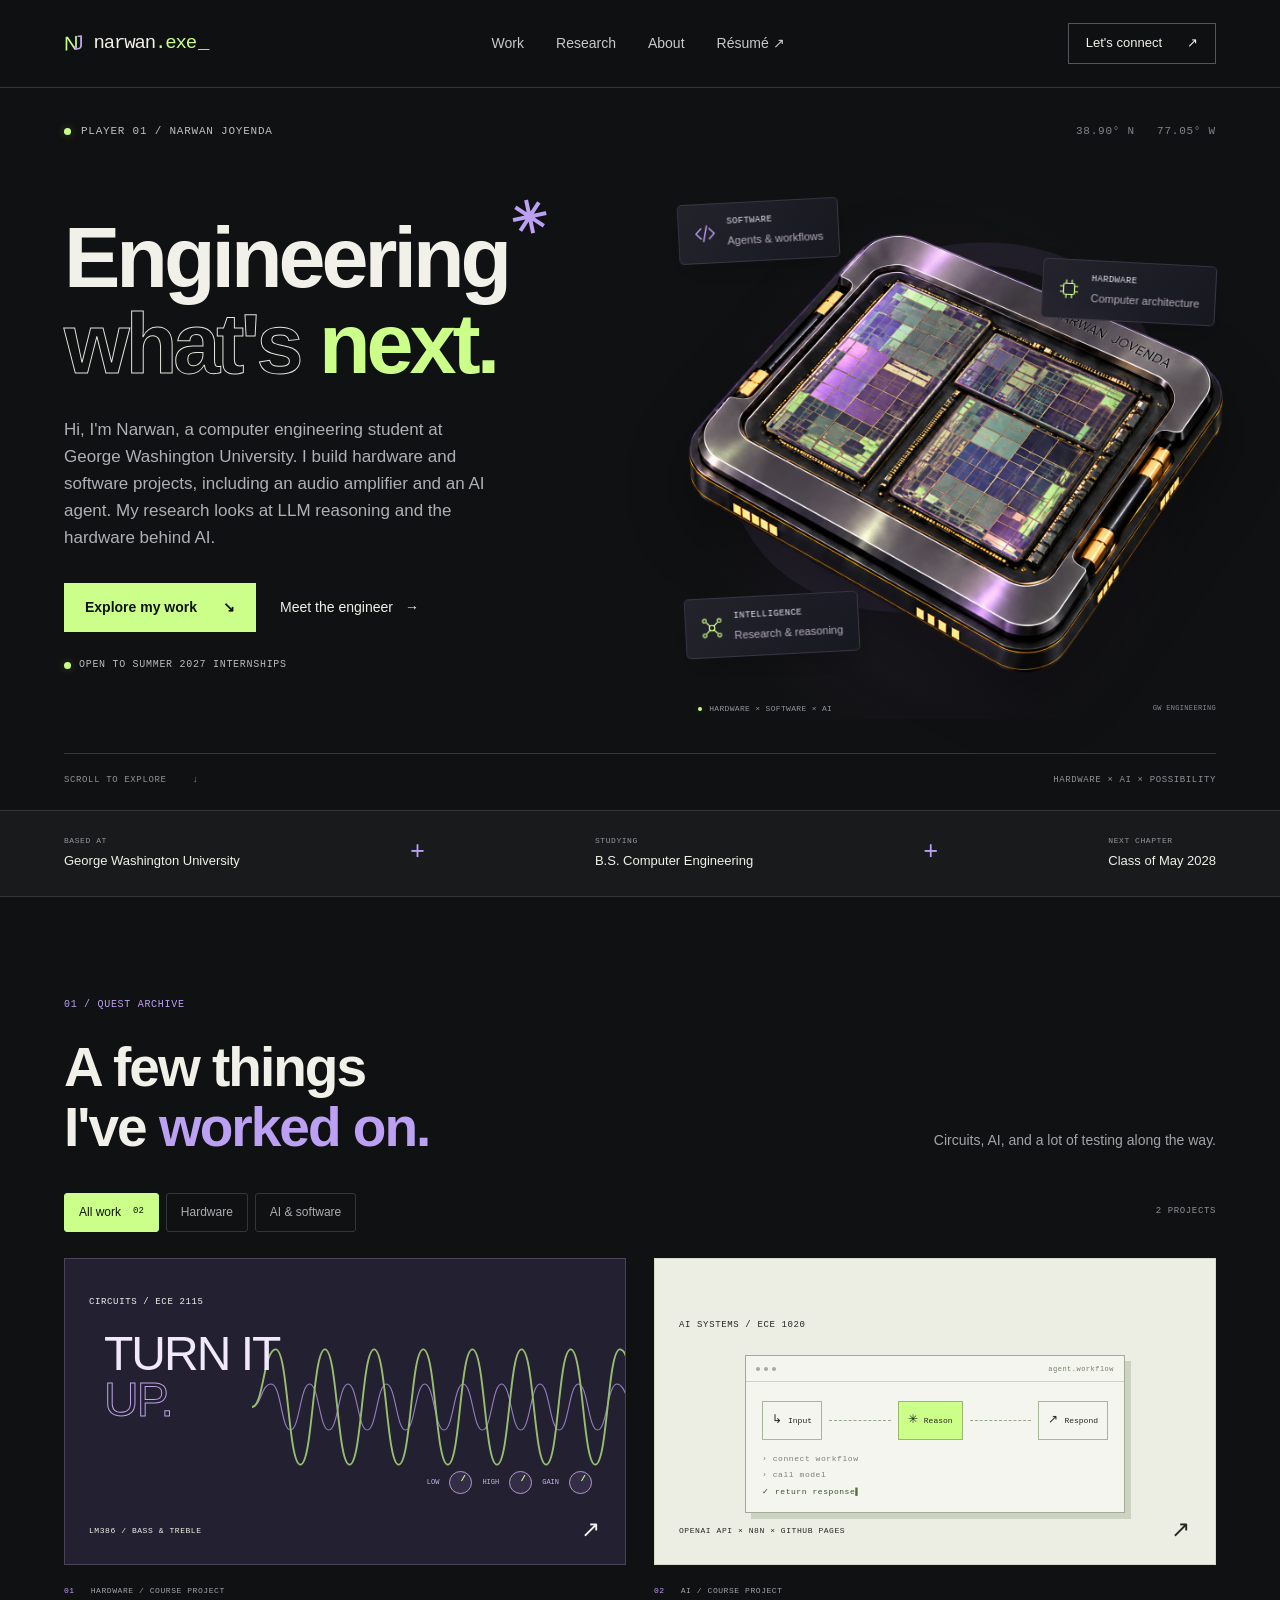
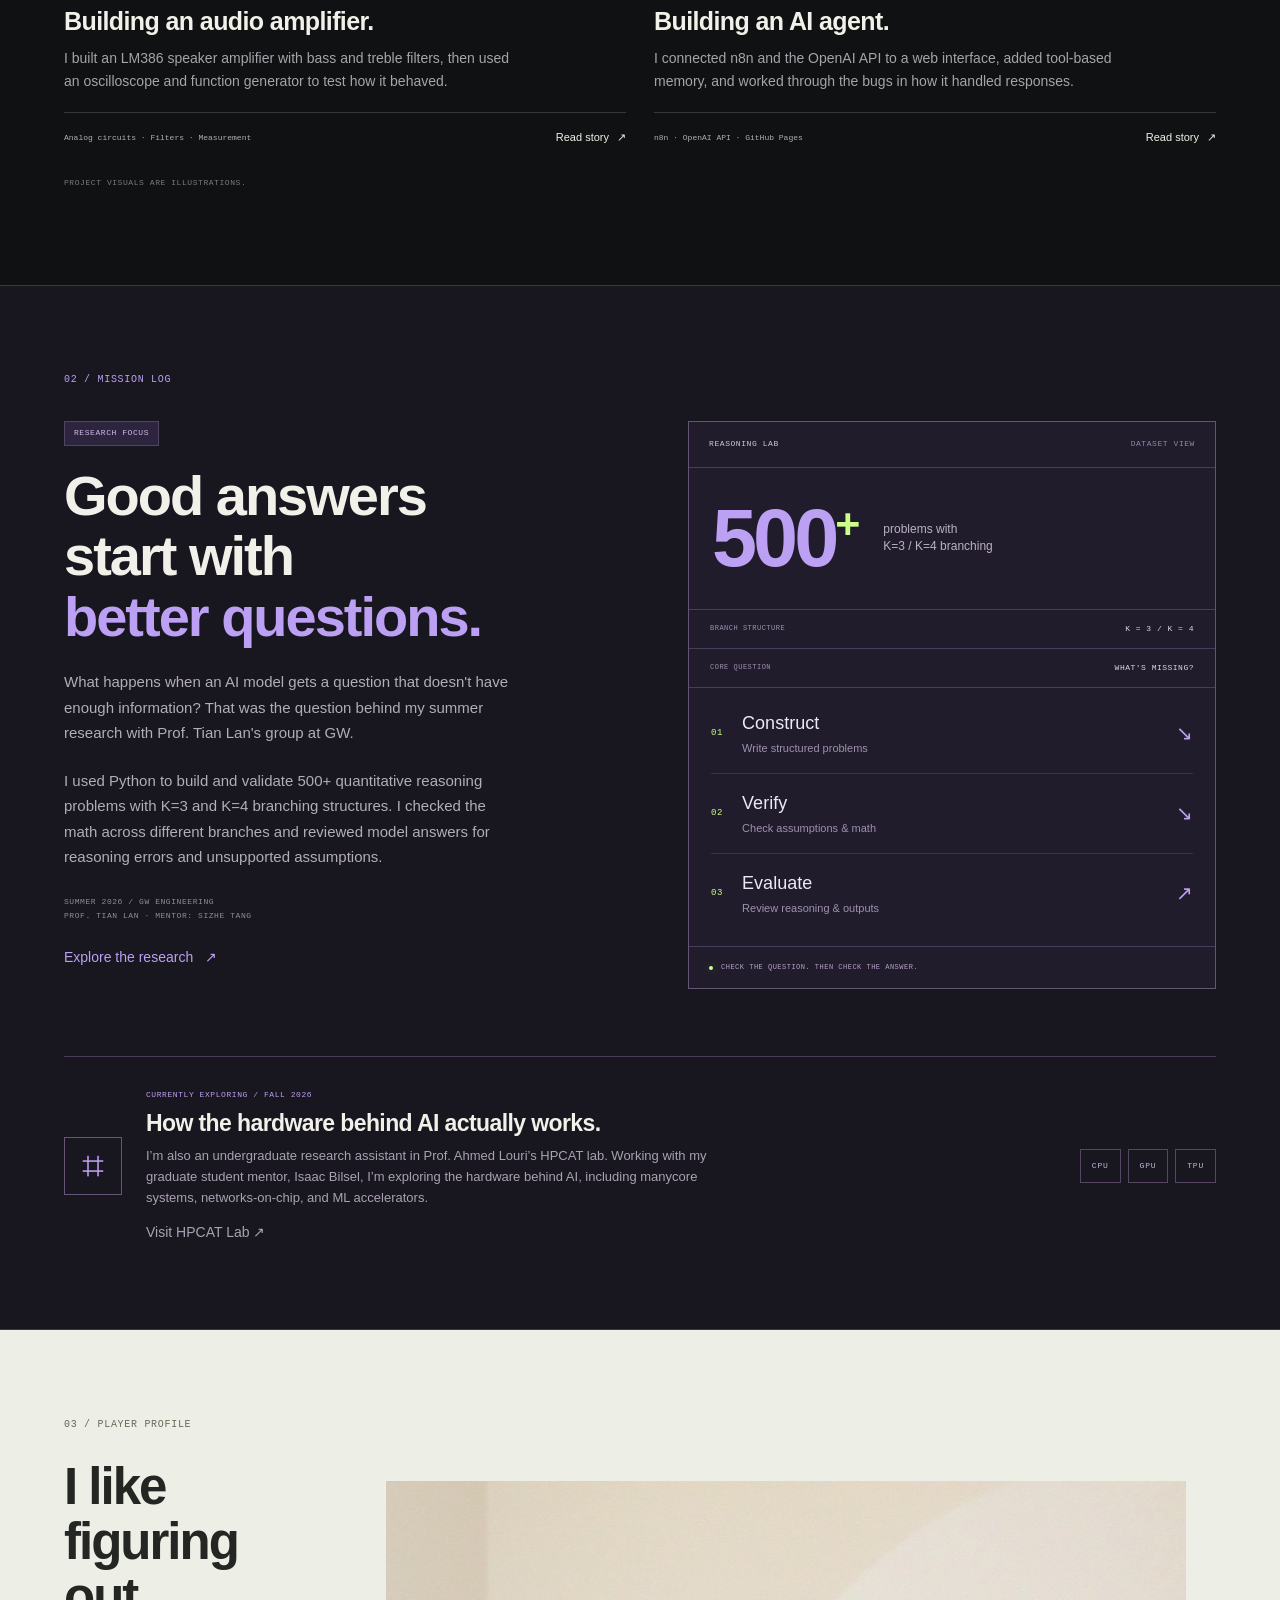
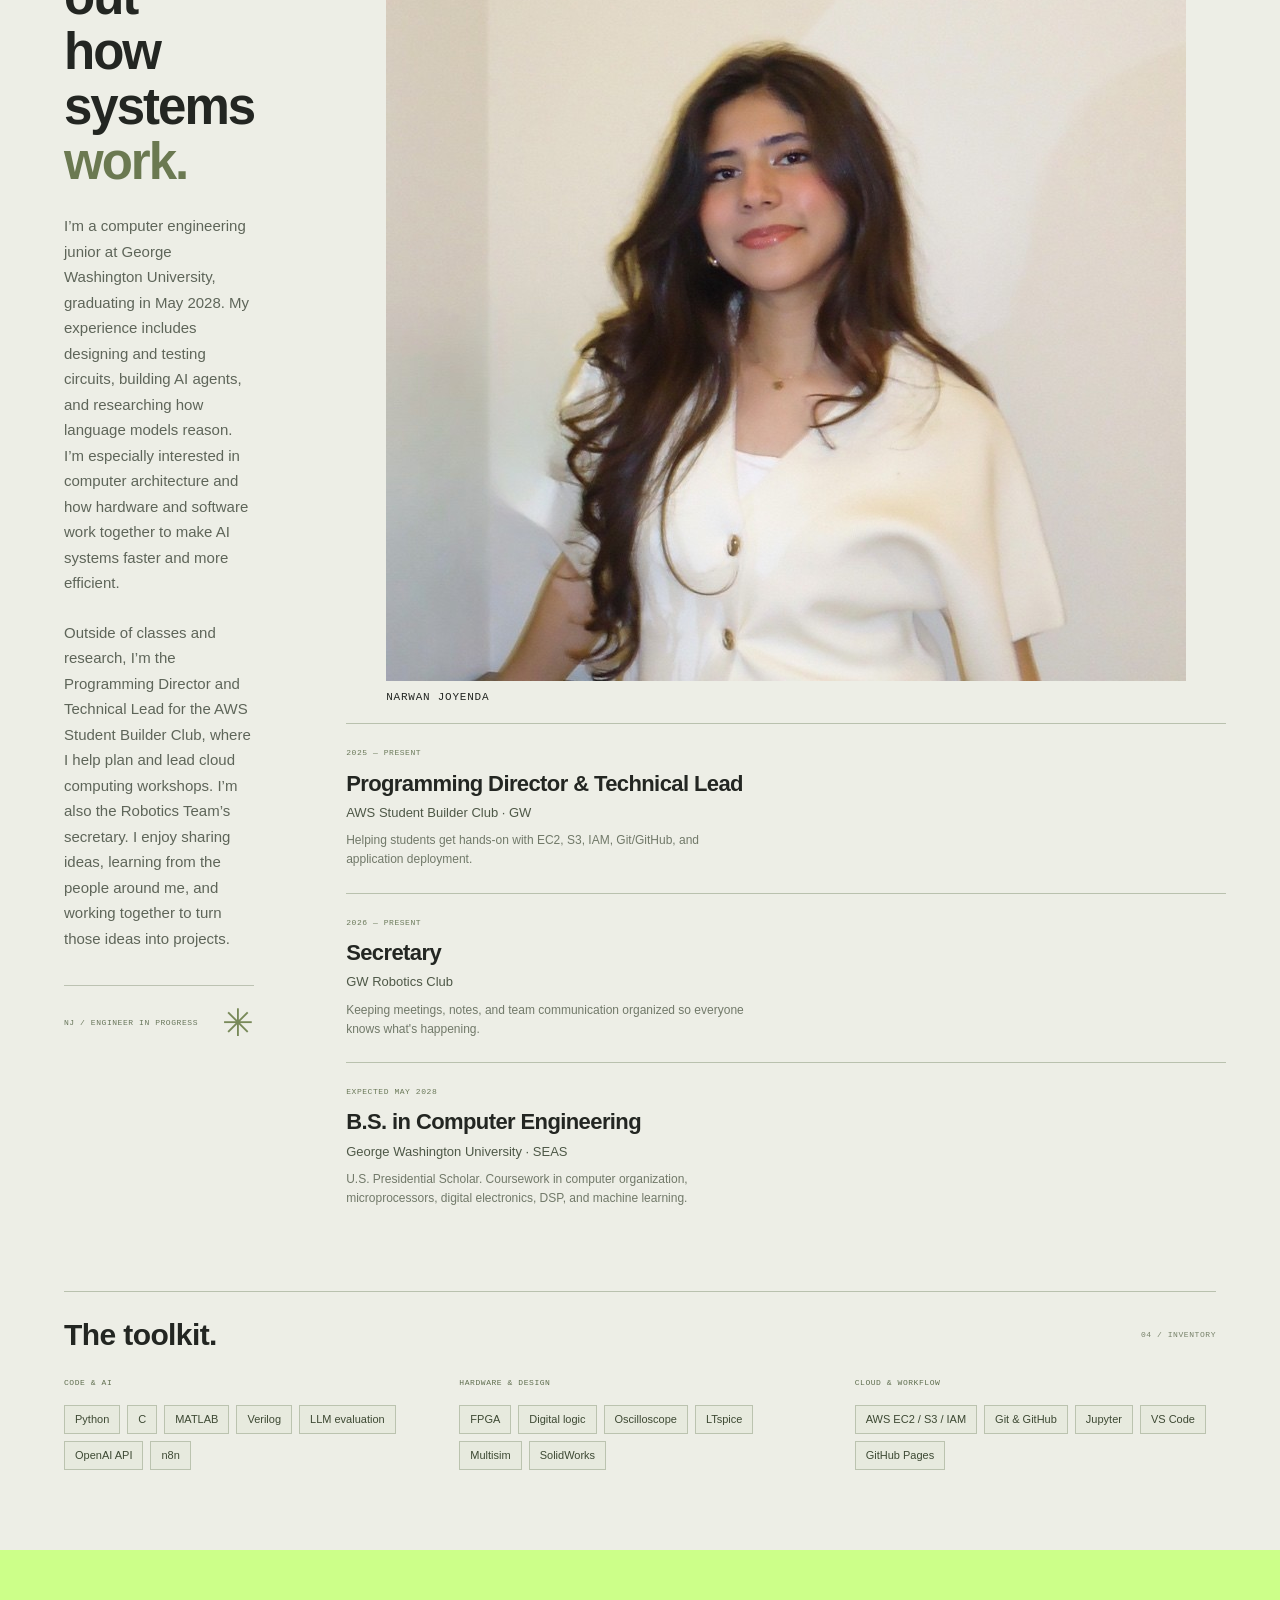
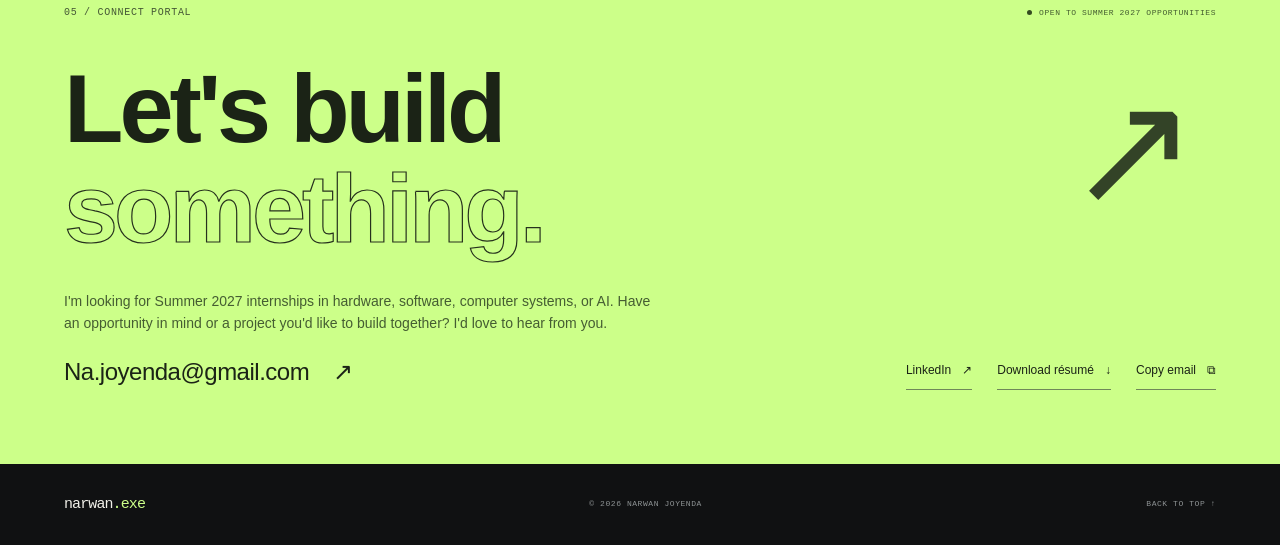
==== index.html @ 428823f8 "Update index.html" ====
<!doctype html>
<html lang="en">
<head>
  <meta charset="utf-8">
  <meta name="viewport" content="width=device-width, initial-scale=1">
  <meta name="theme-color" content="#101112">
  <meta name="description" content="Narwan Joyenda — Computer Engineering at George Washington University. Explore hardware projects, LLM reasoning research, and AI systems. Seeking Summer 2027 engineering internships.">
  <meta property="og:type" content="website">
  <meta property="og:title" content="Narwan.exe — Engineering what's next">
  <meta property="og:description" content="The engineering portfolio of Narwan Joyenda. Hardware, AI research, and a curiosity for how things work.">
  <meta property="og:url" content="https://melodious-fairy-0ca8a4.netlify.app/">
  <meta name="twitter:card" content="summary">
  <link rel="canonical" href="https://melodious-fairy-0ca8a4.netlify.app/">
  <link rel="icon" type="image/svg+xml" href="assets/favicon.svg">
  <link rel="preload" href="assets/gothic-demi.otf" as="font" type="font/otf" crossorigin>
  <link rel="stylesheet" href="styles.css">
  <script src="app.js" defer></script>
  <title>Narwan.exe — Narwan Joyenda | Computer Engineering</title>
</head>
<body>
  <a class="skip-link" href="#main">Skip to content</a>
  <header class="site-header">
    <a class="brand" href="#home" aria-label="Narwan Joyenda, home"><span class="brand-mark" aria-hidden="true">N<span>J</span></span>narwan<span class="extension">.exe</span><span class="brand-cursor" aria-hidden="true">_</span></a>
    <nav class="desktop-nav" aria-label="Main navigation"><a href="#work">Work</a><a href="#research">Research</a><a href="#about">About</a><a href="assets/Narwan-Joyenda-Resume.pdf" target="_blank" rel="noopener">Résumé ↗</a></nav>
    <a href="#contact" class="nav-contact">Let's connect <span aria-hidden="true">↗</span></a>
    <button class="menu-toggle" aria-expanded="false" aria-controls="mobile-nav" aria-label="Open menu"><span></span><span></span></button>
    <nav id="mobile-nav" class="mobile-nav" aria-label="Mobile navigation" hidden><a href="#work">Work</a><a href="#research">Research</a><a href="#about">About</a><a href="assets/Narwan-Joyenda-Resume.pdf" target="_blank" rel="noopener">Résumé ↗</a><a href="#contact">Contact</a></nav>
  </header>

  <main id="main">
    <section id="home" class="hero section-wrap">
      <div class="hero-top"><span class="eyebrow"><span class="status-dot"></span>PLAYER 01 / NARWAN JOYENDA</span><span class="hero-coordinate mono">38.90° N &nbsp; 77.05° W</span></div>
      <div class="hero-layout">
        <div class="hero-copy">
          <h1>Engineering<br><span class="title-outline">what's</span> <span class="title-accent">next.</span><span class="pixel-spark" aria-hidden="true">✳</span></h1>
          <p class="hero-description">Hi, I'm Narwan, a computer engineering student at George Washington University. I build hardware and software projects, including an audio amplifier and an AI agent. My research looks at LLM reasoning and the hardware behind AI.</strong></p>
          <div class="hero-actions"><a class="button button-lime" href="#work">Explore my work <span aria-hidden="true">↘</span></a><a class="text-link" href="#about">Meet the engineer <span aria-hidden="true">→</span></a></div>
          <p class="availability mono"><span class="status-dot"></span>OPEN TO SUMMER 2027 INTERNSHIPS</p>
        </div>
        <div class="hero-art advanced-hero" aria-hidden="true">
          <div class="art-grid"></div><div class="scene-halo"></div>
          <img class="processor-scene" src="processor-core.svg" alt="" width="640" height="540" fetchpriority="high">
          <div class="scene-label scene-hardware"><svg viewBox="0 0 24 24" fill="none" stroke="currentColor" stroke-width="1.3"><rect x="6" y="6" width="12" height="12" rx="2"/><path d="M9 2v4m6-4v4M9 18v4m6-4v4M2 9h4m-4 6h4m12-6h4m-4 6h4"/></svg><span>HARDWARE<small>Computer architecture</small></span></div>
          <div class="scene-label scene-software"><svg viewBox="0 0 24 24" fill="none" stroke="currentColor" stroke-width="1.4"><path d="m8 6-6 6 6 6m8-12 6 6-6 6M14 3l-4 18"/></svg><span>SOFTWARE<small>Agents &amp; workflows</small></span></div>
          <div class="scene-label scene-intelligence"><svg viewBox="0 0 24 24" fill="none" stroke="currentColor" stroke-width="1.3"><circle cx="12" cy="12" r="3"/><circle cx="4" cy="4" r="2"/><circle cx="20" cy="4" r="2"/><circle cx="4" cy="20" r="2"/><circle cx="20" cy="20" r="2"/><path d="m6 6 4 4m4 0 4-4M6 18l4-4m4 0 4 4"/></svg><span>INTELLIGENCE<small>Research &amp; reasoning</small></span></div>
          <div class="art-caption mono"><span class="status-dot"></span>HARDWARE × SOFTWARE × AI <span>GW ENGINEERING</span></div>
        </div>
      </div>
      <div class="hero-bottom mono"><span>SCROLL TO EXPLORE <span aria-hidden="true">↓</span></span><span>HARDWARE × AI × POSSIBILITY</span></div>
    </section>
    <div class="identity-strip"><div class="section-wrap strip-inner"><p><span class="mono">BASED AT</span>George Washington University</p><span class="strip-cross" aria-hidden="true">+</span><p><span class="mono">STUDYING</span>B.S. Computer Engineering</p><span class="strip-cross" aria-hidden="true">+</span><p><span class="mono">NEXT CHAPTER</span>Class of May 2028</p></div></div>

    <section class="work-section section-wrap" id="work">
      <div class="section-heading"><div><p class="eyebrow section-index">01 / QUEST ARCHIVE</p><h2>A few things<br>I've <span class="lilac">worked on.</span></h2></div><p class="heading-description">Circuits, AI, and a lot of testing along the way.</p></div>
      <div class="work-toolbar"><div class="filter-group" role="group" aria-label="Filter projects"><button class="filter active" data-filter="all" aria-pressed="true">All work <span>02</span></button><button class="filter" data-filter="hardware" aria-pressed="false">Hardware</button><button class="filter" data-filter="ai" aria-pressed="false">AI &amp; software</button></div><span class="mono work-count" aria-live="polite">2 PROJECTS</span></div>
      <div class="project-grid">
        <article class="project-card" data-category="hardware">
          <button class="project-visual audio-visual" data-project="audio" aria-label="Explore the audio amplifier project"><span class="visual-label mono">CIRCUITS / ECE 2115</span><div class="audio-graphic" aria-hidden="true"><span class="audio-large">TURN IT<br><span>UP.</span></span><svg viewBox="0 0 500 170" fill="none"><path class="wave-input" d="M0 85C12 85 12 55 25 55S38 115 50 115S63 55 75 55S88 115 100 115S113 55 125 55S138 115 150 115S163 55 175 55S188 115 200 115S213 55 225 55S238 115 250 115S263 55 275 55S288 115 300 115S313 55 325 55S338 115 350 115S363 55 375 55S388 115 400 115S413 55 425 55S438 115 450 115S463 55 475 55S488 85 500 85" stroke="#c4a7fc" stroke-width="1.5"/><path d="M0 85C15 85 15 10 31 10S47 160 63 160S79 10 95 10S111 160 127 160S143 10 159 10S175 160 191 160S207 10 223 10S239 160 255 160S271 10 287 10S303 160 319 160S335 10 351 10S367 160 383 160S399 10 415 10S431 160 447 160S463 10 479 10S491 85 500 85" stroke="#ccff89" stroke-width="2.5"/></svg><div class="audio-knobs"><span>LOW</span><i></i><span>HIGH</span><i></i><span>GAIN</span><i></i></div></div><span class="visual-footer mono">LM386 / BASS &amp; TREBLE <span>↗</span></span></button>
          <div class="project-info"><div class="project-type mono"><span>01</span>HARDWARE / COURSE PROJECT</div><h3>Building an audio amplifier.</h3><p>I built an LM386 speaker amplifier with bass and treble filters, then used an oscilloscope and function generator to test how it behaved.</p><div class="project-meta"><span class="tech-list">Analog circuits · Filters · Measurement</span><button class="project-open" data-project="audio" aria-label="Read the audio amplifier project">Read story <span aria-hidden="true">↗</span></button></div></div>
        </article>
        <article class="project-card" data-category="ai">
          <button class="project-visual agent-visual" data-project="agent" aria-label="Explore the AI agent project"><span class="visual-label mono">AI SYSTEMS / ECE 1020</span><div class="agent-graphic" aria-hidden="true"><div class="agent-window"><div class="window-header"><span></span><span></span><span></span><i class="mono">agent.workflow</i></div><div class="agent-flow"><span class="flow-item"><span>↳</span>Input</span><i></i><span class="flow-item flow-brain"><span>✳</span>Reason</span><i></i><span class="flow-item"><span>↗</span>Respond</span></div><div class="agent-terminal mono"><span>› connect workflow</span><span>› call model</span><span class="terminal-success">✓ return response<span class="terminal-cursor">▌</span></span></div></div></div><span class="visual-footer mono">OPENAI API × N8N × GITHUB PAGES <span>↗</span></span></button>
          <div class="project-info"><div class="project-type mono"><span>02</span>AI / COURSE PROJECT</div><h3>Building an AI agent.</h3><p>I connected n8n and the OpenAI API to a web interface, added tool-based memory, and worked through the bugs in how it handled responses.</p><div class="project-meta"><span class="tech-list">n8n · OpenAI API · GitHub Pages</span><button class="project-open" data-project="agent" aria-label="Read the AI agent project">Read story <span aria-hidden="true">↗</span></button></div></div>
        </article>
      </div>
      <p class="project-footnote mono">PROJECT VISUALS ARE ILLUSTRATIONS.</p>
    </section>

    <section class="research-section" id="research"><div class="section-wrap">
      <p class="eyebrow section-index">02 / MISSION LOG</p>
      <div class="research-layout"><div class="research-copy"><span class="research-tag mono">RESEARCH FOCUS</span><h2>Good answers<br>start with<br><span>better questions.</span></h2><p>What happens when an AI model gets a question that doesn't have enough information? That was the question behind my summer research with Prof. Tian Lan's group at GW.</p><p>I used Python to build and validate 500+ quantitative reasoning problems with K=3 and K=4 branching structures. I checked the math across different branches and reviewed model answers for reasoning errors and unsupported assumptions.</p><div class="research-people mono">SUMMER 2026 / GW ENGINEERING<br>PROF. TIAN LAN · MENTOR: SIZHE TANG</div><button class="text-link" data-project="reasoning">Explore the research <span aria-hidden="true">↗</span></button></div><div class="research-panel"><div class="panel-top mono">REASONING LAB <span>DATASET VIEW</span></div><div class="dataset-stat"><strong>500<span>+</span></strong><span>problems with<br>K=3 / K=4 branching</span></div><div class="dataset-row mono"><span>BRANCH STRUCTURE</span><strong>K = 3 / K = 4</strong></div><div class="dataset-row mono"><span>CORE QUESTION</span><strong>WHAT'S MISSING?</strong></div><div class="validation-process"><div><span class="process-num mono">01</span><p>Construct<span>Write structured problems</span></p><span aria-hidden="true">↘</span></div><div><span class="process-num mono">02</span><p>Verify<span>Check assumptions &amp; math</span></p><span aria-hidden="true">↘</span></div><div><span class="process-num mono">03</span><p>Evaluate<span>Review reasoning &amp; outputs</span></p><span aria-hidden="true">↗</span></div></div><div class="panel-bottom mono"><span class="status-dot"></span>CHECK THE QUESTION. THEN CHECK THE ANSWER.</div></div></div>
      <div class="architecture-note"><span class="architecture-icon" aria-hidden="true">⌗</span><div><p class="mono">CURRENTLY EXPLORING / FALL 2026</p><h3>How the hardware behind AI actually works.</h3><p>I’m also an undergraduate research assistant in Prof. Ahmed Louri’s HPCAT lab. Working with my graduate student mentor, Isaac Bilsel, I’m exploring the hardware behind AI, including manycore systems, networks-on-chip, and ML accelerators.<br>
<a class="text-link"
   href="https://hpcat.seas.gwu.edu/"
   target="_blank"
   rel="noopener noreferrer"
   style="margin-top: 12px;">
  Visit HPCAT Lab ↗
</a></p></div><div class="architecture-chips mono"><span>CPU</span><span>GPU</span><span>TPU</span></div></div>
    </div></section>

    <section class="about-section" id="about"><div class="section-wrap"><p class="eyebrow section-index">03 / PLAYER PROFILE</p><div class="about-layout"><div class="about-copy"><h2>I like figuring out<br>how systems <span>work.</span></h2><p>I’m a computer engineering junior at George Washington University, graduating in May 2028. My experience includes designing and testing circuits, building AI agents, and researching how language models reason. I’m especially interested in computer architecture and how hardware and software work together to make AI systems faster and more efficient.
    </p><p> Outside of classes and research, I’m the Programming Director and Technical Lead for the AWS Student Builder Club, where I help plan and lead cloud computing workshops. I’m also the Robotics Team’s secretary. I enjoy sharing ideas, learning from the people around me, and working together to turn those ideas into projects.</p><div class="profile-stamp"><span class="mono">NJ / ENGINEER IN PROGRESS</span><span aria-hidden="true">✳</span></div></div><div class="experience-list"><figure class="profile-photo">
  <img src="portrait.jpg" alt="Narwan Joyenda"
       width="800" height="800" loading="lazy">
  <figcaption class="mono">NARWAN JOYENDA</figcaption>
</figure><div class="experience-entry"><span class="mono">2025 — PRESENT</span><h3>Programming Director &amp; Technical Lead</h3><p>AWS Student Builder Club · GW</p><p class="experience-detail">Helping students get hands-on with EC2, S3, IAM, Git/GitHub, and application deployment.</p></div><div class="experience-entry"><span class="mono">2026 — PRESENT</span><h3>Secretary</h3><p>GW Robotics Club</p><p class="experience-detail">Keeping meetings, notes, and team communication organized so everyone knows what's happening.</p></div><div class="experience-entry"><span class="mono">EXPECTED MAY 2028</span><h3>B.S. in Computer Engineering</h3><p>George Washington University · SEAS</p><p class="experience-detail">U.S. Presidential Scholar. Coursework in computer organization, microprocessors, digital electronics, DSP, and machine learning.</p></div></div></div>
      <div class="skills-area"><div class="skills-heading"><h3>The toolkit.</h3><span class="mono">04 / INVENTORY</span></div><div class="skill-columns"><div><h4 class="mono">CODE &amp; AI</h4><div class="skill-tags"><span>Python</span><span>C</span><span>MATLAB</span><span>Verilog</span><span>LLM evaluation</span><span>OpenAI API</span><span>n8n</span></div></div><div><h4 class="mono">HARDWARE &amp; DESIGN</h4><div class="skill-tags"><span>FPGA</span><span>Digital logic</span><span>Oscilloscope</span><span>LTspice</span><span>Multisim</span><span>SolidWorks</span></div></div><div><h4 class="mono">CLOUD &amp; WORKFLOW</h4><div class="skill-tags"><span>AWS EC2 / S3 / IAM</span><span>Git &amp; GitHub</span><span>Jupyter</span><span>VS Code</span><span>GitHub Pages</span></div></div></div></div>
    </div></section>

    <section class="contact-section" id="contact">
  <div class="section-wrap">
    <div class="contact-top">
      <p class="eyebrow section-index">05 / CONNECT PORTAL</p>
      <span class="contact-status mono">
        <span class="status-dot"></span>
        OPEN TO SUMMER 2027 OPPORTUNITIES
      </span>
    </div>

    <div class="contact-layout">
      <h2>Let's build<br><span>something.</span></h2>
      <span class="contact-arrow" aria-hidden="true">↗</span>
    </div>

    <div class="contact-bottom">
      <div>
        <p style="max-width: 600px;">
          I'm looking for Summer 2027 internships in hardware,
          software, computer systems, or AI. Have an opportunity
          in mind or a project you'd like to build together?
          I'd love to hear from you.
        </p>
        <a class="email-link" href="mailto:Na.joyenda@gmail.com">
          Na.joyenda@gmail.com <span aria-hidden="true">↗</span>
        </a>
      </div>

      <div class="contact-actions">
        <a href="https://www.linkedin.com/in/narwan-joyenda"
           target="_blank" rel="noopener noreferrer">
          LinkedIn <span aria-hidden="true">↗</span>
        </a>
        <a class="resume-download"
           href="Narwan-Joyenda-Resume.pdf" download>
          Download résumé <span aria-hidden="true">↓</span>
        </a>
        <button id="copy-email">
          Copy email <span aria-hidden="true">⧉</span>
        </button>
      </div>
    </div>

    <p id="copy-status" class="copy-status mono" role="status"></p>
  </div>
</section>
  </main>
  <footer class="site-footer section-wrap"><a class="brand" href="#home">narwan<span class="extension">.exe</span></a><p class="mono">© 2026 NARWAN JOYENDA</p><a class="mono" href="#home">BACK TO TOP ↑</a></footer>
  <dialog id="project-dialog" aria-labelledby="dialog-title"><div class="dialog-top"><span id="dialog-category" class="mono"></span><button class="dialog-close" id="dialog-close" aria-label="Close project story">×</button></div><div class="dialog-body"><p id="dialog-kicker" class="eyebrow"></p><h2 id="dialog-title"></h2><p id="dialog-summary" class="dialog-summary"></p><div id="dialog-content"></div><div id="dialog-tags" class="dialog-tags"></div></div><div class="dialog-bottom"><span class="mono">NARWAN JOYENDA / SELECTED WORK</span><button id="dialog-done">Back to projects ↗</button></div></dialog>
  <noscript><style>.filter-group{display:none}.project-open{display:none}</style><div class="noscript-note">Project summaries are available on this page. Enable JavaScript to open the full project stories.</div></noscript>
</body>
</html>
---- styles.css ----
@font-face{font-family:Gothic;src:url('assets/gothic-demi.otf') format('opentype');font-weight:700;font-display:swap}@font-face{font-family:Nimbus;src:url('assets/nimbus-regular.otf') format('opentype');font-weight:400;font-display:swap}@font-face{font-family:Code;src:url('assets/mono.otf') format('opentype');font-weight:400;font-display:swap}
:root{--bg:#101112;--panel:#191b1d;--text:#f1f0e9;--muted:#afb0b5;--lime:#ccff89;--lilac:#bca0f3;--line:#343638;--paper:#edeee6;--font:Gothic,Arial,sans-serif;--body:Nimbus,Arial,sans-serif;--mono:Code,'Courier New',monospace}
*{box-sizing:border-box}html{scroll-behavior:smooth;scroll-padding-top:96px}body{margin:0;background:var(--bg);color:var(--text);font-family:var(--body);font-size:17px;line-height:1.55;-webkit-font-smoothing:antialiased}button,a{-webkit-tap-highlight-color:transparent}a{color:inherit;text-decoration:none}button{font:inherit;color:inherit;cursor:pointer}button:disabled{cursor:default}button,a,input{touch-action:manipulation}button:focus-visible,a:focus-visible{outline:2px solid var(--lilac);outline-offset:5px}button{border-radius:0}::selection{background:var(--lilac);color:var(--bg)}h1,h2,h3,h4,p{margin:0}h1,h2,h3,h4{font-family:var(--font);font-weight:700;line-height:1.08}h2{font-size:clamp(42px,4.3vw,64px);letter-spacing:-2px}h3{font-size:27px;letter-spacing:-.6px}.section-wrap{max-width:1320px;margin:auto;padding-left:64px;padding-right:64px}.mono,.eyebrow{font-family:var(--mono);font-size:11px;line-height:1.55;letter-spacing:.07em}.eyebrow{display:flex;align-items:center;gap:10px}.status-dot{display:inline-block;width:7px;height:7px;background:var(--lime);border-radius:50%;box-shadow:0 0 9px #ccff8940;flex-shrink:0}.lilac{color:var(--lilac)}.skip-link{position:fixed;z-index:100;top:10px;left:10px;padding:12px 20px;background:var(--lime);color:var(--bg);transform:translateY(-160%)}.skip-link:focus{transform:translateY(0)}
.site-header{height:88px;max-width:1440px;margin:auto;padding:0 64px;display:flex;align-items:center;justify-content:space-between;border-bottom:1px solid var(--line);background:#101112ee;position:relative;z-index:10}.brand{font-family:var(--mono);font-size:19px;letter-spacing:-.06em;display:flex;align-items:center}.extension{color:var(--lime)}.brand-mark{font-family:var(--font);font-size:20px;letter-spacing:-5px;margin-right:15px;color:var(--lime);transform:skewY(-5deg)}.brand-mark span{color:var(--lilac)}.brand-cursor{color:var(--lime);margin-left:2px}.desktop-nav{display:flex;gap:32px;font-size:14px}.desktop-nav a{position:relative;color:#c9c9c8;padding:8px 0}.desktop-nav a:hover{color:var(--lime)}.desktop-nav a:after{content:'';position:absolute;left:0;bottom:2px;width:0;height:1px;background:var(--lime);transition:width .2s}.desktop-nav a:hover:after{width:100%}.nav-contact{font-size:13px;border:1px solid #54565a;padding:9px 17px;display:flex;gap:25px;align-items:center}.nav-contact:hover{background:var(--lime);border-color:var(--lime);color:var(--bg)}.menu-toggle,.mobile-nav{display:none}
.hero{padding-top:35px;position:relative;overflow:hidden}.hero-top{display:flex;justify-content:space-between;align-items:center;color:#bfbfc1}.hero-coordinate{color:#85858d}.hero-layout{display:grid;grid-template-columns:1.12fr 1fr;align-items:center;min-height:613px;gap:12px;padding-top:25px;padding-bottom:30px}.hero-copy{z-index:2}.hero-intro{font-size:16px;margin-bottom:22px;color:var(--lilac)}h1{font-size:clamp(64px,6.6vw,95px);line-height:1.02;letter-spacing:-4px;position:relative;white-space:nowrap}.title-outline{-webkit-text-stroke:1px #e6e5de;color:transparent}.title-accent{color:var(--lime)}.pixel-spark{color:var(--lilac);font-size:44px;display:inline-block;position:absolute;top:-18px;margin-left:15px;transform:rotate(-12deg)}.hero-description{max-width:430px;font-size:17px;line-height:1.6;color:var(--muted);margin-top:28px}.hero-description strong{font-weight:400;color:var(--text)}.hero-actions{display:flex;align-items:center;gap:24px;margin-top:31px}.button{padding:13px 20px;display:inline-flex;align-items:center;gap:26px;font-size:14px}.button-lime{background:var(--lime);color:#101112;border:1px solid var(--lime);font-weight:bold}.button-lime:hover{background:#ddffb3;transform:translateY(-2px)}.text-link{background:none;padding:0;border:0;display:inline-flex;align-items:center;gap:12px;font-size:14px}.text-link:hover{color:var(--lime)}.availability{display:flex;align-items:center;gap:8px;font-size:10px;color:#b9bbb6;margin-top:25px}.hero-art{height:500px;position:relative;isolation:isolate;min-width:0}.art-grid{position:absolute;inset:0;background-image:linear-gradient(#bca0f308 1px,transparent 1px),linear-gradient(90deg,#bca0f308 1px,transparent 1px);background-size:32px 32px;mask-image:radial-gradient(ellipse,#000 30%,transparent 70%)}.hero-art:before{content:'';position:absolute;inset:0;z-index:-1;background:radial-gradient(ellipse at center,#9b78cf24,transparent 63%)}.hero-circuit{width:100%;height:100%;position:absolute;inset:0;opacity:.65}.orbit{border:1px solid #bca0f332;position:absolute;left:50%;top:50%;width:380px;height:380px;transform:translate(-50%,-50%) rotate(-30deg) scaleY(.75);border-radius:50%}.orbit-two{transform:translate(-50%,-50%) rotate(36deg) scaleY(.85);width:435px;height:435px;border-style:dashed;border-color:#ccff8924}.chip{width:206px;height:206px;position:absolute;left:50%;top:48%;transform:translate(-50%,-50%) rotate(-28deg) skew(8deg,8deg);background:#29242f;border:1px solid #796789;box-shadow:-2px 3px #5b4e68,-4px 6px #4b4057,-6px 9px #3c3443,-8px 12px #302a36,-10px 15px #24212a,0 20px 75px #bca0f328;animation:chip-hover 7s ease-in-out infinite}.chip-face{margin:14px;height:176px;background:linear-gradient(145deg,#46404b,#24222a 63%);border:1px solid #766587;display:flex;align-items:center;justify-content:space-between;flex-direction:column;padding:15px 6px;box-shadow:inset 0 1px #aea0bc50}.chip-monogram{font-family:var(--font);font-size:90px;line-height:1;letter-spacing:-19px;padding-right:17px;color:var(--lilac);text-shadow:1px 1px #f8f2ff}.chip-monogram span{color:var(--lime)}.chip-label{font-size:7px;color:#d6cddd;letter-spacing:.1em}.chip-detail{display:flex;gap:4px;position:absolute;bottom:20px;right:22px}.chip-detail span{width:3px;height:3px;background:var(--lilac)}.chip-pins{position:absolute;background:repeating-linear-gradient(to bottom,#8b7d98 0 5px,transparent 5px 15px);width:22px;height:180px;top:12px}.pins-left{left:-23px}.pins-right{right:-23px}.pins-top,.pins-bottom{height:22px;width:180px;background:repeating-linear-gradient(to right,#8b7d98 0 5px,transparent 5px 15px);left:12px}.pins-top{top:-23px}.pins-bottom{top:auto;bottom:-23px}.chip-shadow{position:absolute;left:50%;top:56%;transform:translate(-50%,-50%) rotate(-25deg);width:220px;height:120px;border-radius:50%;background:#a18acf17;filter:blur(30px)}.float-tag{position:absolute;border:1px solid #55505f;background:#1c1c23ed;padding:12px 15px;display:flex;align-items:center;gap:12px;font-family:var(--mono);font-size:10px;line-height:1.4;box-shadow:0 12px 40px #0005;z-index:1}.tag-icon{font-size:26px;color:var(--lime)}.tag-sub{display:block;font-family:var(--body);letter-spacing:0;font-size:10px;color:#aaa5b1;margin-top:3px}.tag-hardware{top:58px;right:1px;transform:rotate(5deg)}.tag-ai{left:0;bottom:94px;transform:rotate(-5deg)}.tag-ai .tag-icon{color:var(--lilac)}.art-caption{position:absolute;left:20px;right:0;bottom:18px;font-size:8px;display:flex;align-items:center;gap:7px;color:#93939d}.art-caption span:last-child{margin-left:auto;color:#62626b}.art-caption .status-dot{width:4px;height:4px}.hero-bottom{border-top:1px solid var(--line);display:flex;justify-content:space-between;padding:20px 0 22px;color:#919296;font-size:9px}.hero-bottom span span{margin-left:20px}.identity-strip{border-top:1px solid var(--line);border-bottom:1px solid var(--line);background:#181a1b}.strip-inner{display:flex;align-items:center;justify-content:space-between;padding-top:23px;padding-bottom:23px;gap:20px}.strip-inner p{font-size:13px}.strip-inner p .mono{display:block;font-size:8px;color:#94979b;margin-bottom:4px}.strip-cross{color:var(--lilac);font-size:25px;font-family:var(--mono)}
.work-section{padding-top:100px;padding-bottom:95px}.section-index{color:var(--lilac);font-size:10px;margin-bottom:26px}.section-heading{display:flex;align-items:flex-end;justify-content:space-between;gap:30px}.heading-description{font-size:14px;color:#a3a4a8;line-height:1.6;padding-bottom:6px}.work-toolbar{display:flex;justify-content:space-between;align-items:center;margin:36px 0 26px}.filter-group{display:flex;gap:7px}.filter{border:1px solid var(--line);background:none;color:#adaeb2;font-size:12px;padding:9px 14px;border-radius:3px;display:flex;gap:12px}.filter span{font-family:var(--mono);font-size:9px;align-self:center}.filter:hover{border-color:var(--lilac);color:var(--text)}.filter.active{background:var(--lime);border-color:var(--lime);color:var(--bg)}.work-count{font-size:9px;color:#919196}.project-grid{display:grid;grid-template-columns:1fr 1fr;gap:40px 28px}.project-card{min-width:0}.project-card[hidden]{display:none}.project-visual{height:307px;width:100%;display:block;border:1px solid #434448;text-align:left;overflow:hidden;position:relative;padding:24px;transition:transform .25s,border-color .25s}.project-visual[data-project]:hover{transform:translateY(-3px);border-color:var(--lilac)}.visual-label{position:relative;z-index:2;font-size:9px}.visual-footer{position:absolute;bottom:21px;left:24px;right:24px;display:flex;justify-content:space-between;align-items:center;font-size:8px}.visual-footer>span{font-size:23px;line-height:1}.reasoning-visual{background:#d6c8ee;color:#25232a;border-color:#d6c8ee}.reasoning-graphic{padding:20px 18px}.reasoning-prompt{font-family:var(--font);font-size:33px;line-height:1.12;letter-spacing:-1px}.reasoning-prompt span{color:#675086}.reasoning-nodes{display:flex;align-items:center;justify-content:space-between;margin-top:24px;max-width:395px;font-family:var(--mono);font-size:10px}.reasoning-nodes>span{border:1px solid #8f7da8;background:#e1d8f0;padding:10px 12px}.reasoning-nodes i{flex:1;border-top:1px solid #7a6991;position:relative}.reasoning-nodes i:after{content:'';position:absolute;right:0;top:-3px;border-left:5px solid #7a6991;border-top:3px solid transparent;border-bottom:3px solid transparent}.reasoning-nodes .unknown-node{background:#292331;border-color:#292331;color:var(--lime);font-size:18px;line-height:1;padding:12px 23px}.reasoning-branch{display:flex;justify-content:space-between;max-width:395px;margin-top:13px;font-family:var(--mono);font-size:7px;color:#675776}.audio-visual{background:#232032;color:var(--text);border-color:#4c425c}.audio-graphic{position:relative;height:225px}.audio-large{position:absolute;left:15px;top:19px;font-family:var(--font);font-size:48px;line-height:.97;letter-spacing:-2px;color:#f1e8fd;z-index:1}.audio-large span{-webkit-text-stroke:1px #c1a5eb;color:transparent}.audio-graphic svg{position:absolute;right:-35px;top:15px;width:75%;height:160px;opacity:.7}.audio-knobs{position:absolute;bottom:43px;right:9px;display:flex;align-items:center;gap:10px;font-family:var(--mono);font-size:7px;color:#c8b2eb}.audio-knobs i{width:23px;height:23px;display:block;border:1px solid #b298d2;border-radius:50%;position:relative;background:#342d46}.audio-knobs i:before{content:'';position:absolute;left:50%;top:2px;width:1px;height:7px;background:var(--lime);transform:rotate(30deg);transform-origin:bottom}.agent-visual{background:#eceee4;color:#242922;border-color:#d6dbc8}.agent-window{margin:20px auto 0;border:1px solid #a2ac95;background:#f4f5ee;box-shadow:6px 6px 0 #cdd2c3;max-width:380px}.window-header{display:flex;align-items:center;gap:4px;border-bottom:1px solid #cdd2c5;height:26px;padding:0 10px}.window-header>span{width:4px;height:4px;border-radius:50%;background:#a4ac9b}.window-header i{font-style:normal;font-size:7px;margin-left:auto;color:#738168}.agent-flow{display:flex;align-items:center;justify-content:space-between;padding:19px 16px 13px}.flow-item{font-family:var(--mono);font-size:8px;padding:9px;border:1px solid #a7b79b;display:flex;align-items:center;gap:6px}.flow-item>span{font-size:12px}.agent-flow>i{flex:1;border-top:1px dashed #9baa8e;margin:0 7px}.flow-brain{background:#ccff89;border-color:#9ab66f}.agent-terminal{padding:0 16px 14px;display:flex;flex-direction:column;gap:4px;font-size:8px;color:#7b8078}.terminal-success{color:#375127}.terminal-cursor{color:#576f3e}.project-info{padding-top:20px}.project-type{font-size:8px;color:#a3a4aa;display:flex;gap:16px;margin-bottom:11px}.project-type>span{color:var(--lilac)}.project-info h3{font-size:25px}.project-info p{margin-top:12px;font-size:14px;line-height:1.65;color:#a3a5aa;max-width:460px}.project-meta{margin-top:19px;padding-top:14px;border-top:1px solid var(--line);display:flex;align-items:center;justify-content:space-between;gap:12px}.tech-list{font-family:var(--mono);font-size:8px;letter-spacing:0;color:#b0b2b6}.project-open{background:none;border:0;padding:2px 0;font-size:11px;white-space:nowrap;display:flex;gap:8px}.project-open:hover{color:var(--lime)}.project-footnote{font-size:8px;color:#777b80;margin-top:29px}
.research-section{padding:86px 0;background:#18161e;border-top:1px solid #3f354f;border-bottom:1px solid #3f354f}.research-layout{display:grid;grid-template-columns:1.04fr 1fr;gap:75px;align-items:start}.research-tag{display:inline-block;font-size:8px;background:#2d253d;color:#cfb9ee;border:1px solid #544363;padding:5px 9px;margin:8px 0 20px}.research-copy h2{font-size:56px}.research-copy h2>span{color:var(--lilac)}.research-copy>p{font-size:15px;color:#b2adb9;line-height:1.7;margin-top:22px;max-width:445px}.research-people{font-size:8px;color:#958a9e;line-height:1.85;margin-top:25px}.research-copy .text-link{margin-top:23px;color:var(--lilac)}.research-copy .text-link:hover{color:var(--lime)}.research-panel{border:1px solid #635573;background:#211c2b;margin-top:8px}.panel-top{display:flex;justify-content:space-between;gap:10px;border-bottom:1px solid #493d5a;padding:16px 20px;font-size:8px;color:#d3c3e5}.panel-top>span{color:#9783ae}.dataset-stat{display:flex;align-items:center;gap:25px;padding:30px 23px}.dataset-stat>strong{font-family:var(--font);font-size:81px;letter-spacing:-4px;color:var(--lilac);line-height:1}.dataset-stat>strong>span{color:var(--lime);font-size:43px;vertical-align:super;letter-spacing:-2px}.dataset-stat>span{font-size:12px;color:#bcb0c9;line-height:1.45}.dataset-row{border-top:1px solid #493d5a;padding:13px 21px;display:flex;justify-content:space-between;gap:15px;font-size:7px;color:#9f8fb2}.dataset-row strong{font-weight:400;color:#dfd7e8;font-size:8px}.validation-process{border-top:1px solid #493d5a;padding:6px 22px 13px}.validation-process>div{display:flex;gap:19px;align-items:center;padding:16px 0;border-bottom:1px solid #3b304c}.validation-process>div:last-child{border:0}.process-num{font-size:9px;color:var(--lime)}.validation-process p{font-size:18px;color:#eee7f5}.validation-process p>span{display:block;font-size:11px;color:#9f90af;margin-top:2px}.validation-process>div>span:last-child{margin-left:auto;color:var(--lilac);font-size:20px}.panel-bottom{font-size:7px;padding:15px 20px;border-top:1px solid #493d5a;display:flex;align-items:center;gap:8px;color:#b4a1c9}.panel-bottom .status-dot{width:4px;height:4px}.architecture-note{display:flex;align-items:center;gap:24px;border-top:1px solid #493d5a;margin-top:67px;padding-top:32px}.architecture-icon{width:58px;height:58px;border:1px solid #685576;color:var(--lilac);font-size:39px;display:grid;place-content:center;flex-shrink:0}.architecture-note>div>p.mono{color:var(--lilac);font-size:8px;margin-bottom:10px}.architecture-note h3{font-size:23px}.architecture-note>div>p:last-child{font-size:13px;color:#aaa1b4;margin-top:10px;max-width:590px;line-height:1.6}.architecture-chips{display:flex;gap:7px;margin-left:auto;flex-shrink:0}.architecture-chips span{padding:10px 11px;border:1px solid #554664;font-size:8px;color:#c7b5de}
.about-section{background:var(--paper);color:#232622;padding:87px 0 80px}.about-section .section-index{color:#636c57}.about-layout{display:grid;grid-template-columns:1.08fr 1fr;gap:92px}.about-copy h2{font-size:51px;letter-spacing:-2px}.about-copy h2 span{color:#6b7951}.about-copy>p{font-size:15px;color:#5e6559;line-height:1.7;margin-top:24px;max-width:450px}.profile-stamp{margin-top:34px;border-top:1px solid #bcc2b2;display:flex;align-items:center;justify-content:space-between;padding-top:18px}.profile-stamp .mono{font-size:8px;color:#68765b}.profile-stamp>span:last-child{font-size:38px;color:#788959;line-height:1}.experience-list{padding-top:5px}.experience-entry{padding:23px 0;border-top:1px solid #b9c1ae}.experience-entry:first-child{padding-top:0;border-top:0}.experience-entry>.mono{color:#6a7959;font-size:8px;display:block;margin-bottom:11px}.experience-entry h3{font-size:22px;line-height:1.2}.experience-entry>p{font-size:13px;color:#4e5847;margin-top:6px}.experience-entry>p.experience-detail{color:#717969;font-size:12px;line-height:1.6;margin-top:8px;max-width:400px}.skills-area{margin-top:60px;border-top:1px solid #b9c1ae;padding-top:27px}.skills-heading{display:flex;justify-content:space-between;align-items:center}.skills-heading h3{font-size:30px}.skills-heading>.mono{font-size:8px;color:#778169}.skill-columns{display:grid;grid-template-columns:repeat(3,1fr);gap:34px;margin-top:25px}.skill-columns h4{font-weight:400;color:#5f6e4f;font-size:8px;margin-bottom:16px}.skill-tags{display:flex;flex-wrap:wrap;gap:7px}.skill-tags>span{border:1px solid #bbc3af;padding:5px 10px;font-size:11px;background:#e7eade;color:#3d4933}
.contact-section{background:var(--lime);color:#1b2316;padding:55px 0 42px}.contact-top{display:flex;align-items:center;justify-content:space-between;gap:20px}.contact-top .section-index{color:#455735;margin:0}.contact-status{display:flex;align-items:center;gap:7px;font-size:8px;color:#435c2f}.contact-status .status-dot{background:#344b20;box-shadow:none;width:5px;height:5px}.contact-layout{display:flex;align-items:center;justify-content:space-between;gap:20px;margin-top:38px}.contact-layout h2{font-size:clamp(68px,7.6vw,107px);line-height:1.03;letter-spacing:-4px}.contact-layout h2>span{-webkit-text-stroke:1.2px #26311d;color:transparent}.contact-arrow{font-size:157px;line-height:1;color:#334327;font-family:var(--body);padding-right:17px;transform:translateY(-9px)}.contact-bottom{display:flex;justify-content:space-between;align-items:flex-end;gap:30px;margin-top:31px}.contact-bottom p{font-size:14px;line-height:1.6;color:#455d32}.email-link{display:flex;align-items:center;gap:24px;font-size:24px;font-family:var(--font);letter-spacing:-.5px;margin-top:18px}.email-link:hover{text-decoration:underline;text-underline-offset:5px}.email-link>span{font-family:var(--body)}.contact-actions{display:flex;gap:25px;font-size:12px;white-space:nowrap}.contact-actions a,.contact-actions button{display:flex;gap:11px;align-items:center;padding:9px 0;border:0;border-bottom:1px solid #708759;background:none}.contact-actions a:hover,.contact-actions button:hover{border-color:#1b2316}.copy-status{font-size:9px;min-height:14px;margin-top:18px;color:#39542a;text-align:right}.site-footer{display:flex;align-items:center;justify-content:space-between;gap:20px;padding-top:29px;padding-bottom:29px}.site-footer>.brand{font-size:15px}.site-footer>.mono{font-size:8px;color:#8e9394}.site-footer>a.mono:hover{color:var(--lime)}
dialog{width:min(760px,calc(100% - 32px));max-height:calc(100dvh - 48px);color:var(--text);background:#1a1b1e;border:1px solid #716082;padding:0;box-shadow:0 30px 100px #0008;overflow:auto}dialog::backdrop{background:#08090bd9;backdrop-filter:blur(7px)}.dialog-top{display:flex;align-items:center;justify-content:space-between;gap:16px;border-bottom:1px solid #443a50;padding:13px 25px;background:#24212b}.dialog-top>.mono{color:var(--lilac);font-size:9px}.dialog-close{background:none;border:1px solid #685777;line-height:1;font-size:26px;padding:0;width:35px;height:35px}.dialog-close:hover{color:var(--lime);border-color:var(--lime)}.dialog-body{padding:34px 40px}.dialog-body>.eyebrow{font-size:9px;color:var(--lime);margin-bottom:18px}.dialog-body>h2{font-size:42px;letter-spacing:-1.5px}.dialog-summary{color:#c2bccb;font-size:17px;margin-top:22px;line-height:1.6}.story-section{border-top:1px solid #3c3943;margin-top:24px;padding-top:20px}.story-section h3{font-size:19px;color:var(--lilac)}.story-section p{margin-top:10px;font-size:14px;line-height:1.75;color:#b4b0bd}.dialog-tags{display:flex;flex-wrap:wrap;gap:7px;margin-top:29px}.dialog-tags span{font-family:var(--mono);font-size:9px;padding:5px 8px;background:#2d2739;color:#c1a8df;border:1px solid #4b3f5d}.dialog-bottom{border-top:1px solid #443a50;display:flex;align-items:center;justify-content:space-between;gap:16px;padding:17px 25px}.dialog-bottom>.mono{font-size:7px;color:#8c8298}.dialog-bottom>button{background:var(--lime);border:0;color:#1c2318;font-size:11px;padding:9px 14px}.noscript-note{padding:20px;background:#25202f;color:var(--lilac);font-size:13px;text-align:center}body.dialog-open{overflow:hidden}
@keyframes chip-hover{0%,100%{transform:translate(-50%,-50%) rotate(-28deg) skew(8deg,8deg)}50%{transform:translate(-50%,-55%) rotate(-25deg) skew(8deg,8deg)}}
@media(min-width:1440px){.site-header{max-width:1320px}.hero-art{height:535px}.hero-layout{gap:20px}h1{font-size:97px}}
@media(max-width:1100px){.section-wrap,.site-header{padding-left:40px;padding-right:40px}h1{font-size:75px}.hero-layout{min-height:570px;grid-template-columns:1.2fr 1fr}.hero-art{height:450px}.hero-description{font-size:16px;max-width:395px}.pixel-spark{font-size:35px;margin-left:5px;top:-20px}.hero-actions{gap:20px}.hero-actions .text-link{font-size:12px}.float-tag{padding:10px;font-size:8px}.tag-sub{font-size:8px}.tag-hardware{right:-20px;top:75px}.tag-ai{left:0;bottom:90px}.orbit-one{width:310px;height:310px}.orbit-two{width:355px;height:355px}.chip{width:176px;height:176px}.chip-face{height:146px}.chip-monogram{font-size:72px;letter-spacing:-15px}.chip-pins{height:151px}.pins-top,.pins-bottom{height:22px;width:151px}.research-layout{gap:42px}.research-copy h2{font-size:49px}.about-layout{gap:50px}.about-copy h2{font-size:45px}.dataset-stat{gap:17px}.dataset-stat>strong{font-size:68px}.dataset-stat>span{font-size:11px}.architecture-chips{flex-wrap:wrap;max-width:100px;justify-content:flex-end}.project-visual{height:285px;padding:20px}.visual-footer{left:20px;right:20px}.reasoning-graphic{padding:19px 4px}.reasoning-prompt{font-size:30px}.reasoning-nodes{font-size:8px}.reasoning-nodes>span{padding:10px}.reasoning-branch{font-size:6px}.project-meta{align-items:flex-start;gap:6px}.tech-list{font-size:7px}.project-open{font-size:10px}.agent-flow{padding-left:12px;padding-right:12px}.flow-item{padding:8px 5px;gap:5px;font-size:7px}.contact-layout h2{font-size:90px}.contact-actions{gap:17px}.email-link{font-size:22px}}
@media(max-width:820px){.section-wrap,.site-header{padding-left:28px;padding-right:28px}.site-header{height:76px}.desktop-nav{gap:23px;font-size:13px}.nav-contact{padding:8px 12px;gap:15px;font-size:11px}.hero-top .eyebrow{font-size:9px}.hero-coordinate{font-size:8px}.hero-layout{grid-template-columns:1.2fr 1fr;min-height:500px;gap:0}.hero-intro{font-size:13px}h1{font-size:60px;letter-spacing:-3px}.hero-description{font-size:14px}.hero-actions{gap:15px;flex-wrap:wrap}.button{padding:11px 15px;font-size:12px;gap:15px}.availability{font-size:8px}.hero-art{height:360px;opacity:.95}.chip{width:145px;height:145px}.chip-face{height:119px;margin:12px;padding:10px 2px}.chip-monogram{font-size:57px;letter-spacing:-11px;padding-right:10px}.chip-label{font-size:5px}.chip-pins{height:122px}.pins-top,.pins-bottom{width:122px;height:22px}.chip-detail{bottom:16px;right:16px}.orbit-one{width:255px;height:255px}.orbit-two{width:285px;height:285px}.tag-hardware{right:-6px;top:44px}.tag-ai{bottom:45px;left:-6px}.tag-icon{font-size:20px}.art-caption{font-size:6px;left:7px;bottom:0}.art-caption span:last-child{display:none}.hero-bottom{font-size:7px}.strip-inner{gap:15px}.strip-inner p{font-size:11px}.strip-inner p .mono{font-size:7px}.strip-cross{font-size:20px}.work-section{padding-top:70px;padding-bottom:65px}h2{font-size:44px}.heading-description{font-size:12px}.project-grid{gap:32px 20px}.project-visual{height:260px;padding:15px}.visual-label{font-size:7px}.visual-footer{left:15px;right:15px;font-size:6px;bottom:17px}.reasoning-prompt{font-size:27px}.reasoning-graphic{padding-top:18px}.reasoning-nodes{font-size:7px;margin-top:19px}.reasoning-nodes>span{padding:9px 7px}.reasoning-nodes .unknown-node{padding:10px 17px}.reasoning-branch{font-size:5px}.audio-large{font-size:43px;left:3px;top:23px}.audio-graphic svg{width:84%;top:15px}.audio-knobs{bottom:67px;gap:6px;right:0;font-size:6px}.audio-knobs i{width:18px;height:18px}.agent-window{margin-top:22px}.agent-flow{padding:15px 9px 10px}.flow-item{font-size:6px;gap:3px;padding:7px 5px}.flow-item>span{font-size:10px}.agent-flow>i{margin:0 3px}.agent-terminal{font-size:7px}.project-info h3{font-size:22px}.project-info p{font-size:13px}.project-meta{flex-wrap:wrap;gap:9px}.tech-list{font-size:7px}.project-open{font-size:11px}.research-section{padding:65px 0}.research-layout{gap:27px}.research-copy h2{font-size:40px}.research-copy>p{font-size:13px}.panel-top{padding:13px 15px;font-size:7px}.dataset-stat{padding:23px 16px;gap:14px}.dataset-stat>strong{font-size:60px}.dataset-stat>strong>span{font-size:32px}.dataset-stat>span{font-size:10px}.dataset-row{padding:12px 15px;font-size:6px}.dataset-row strong{font-size:6px}.validation-process{padding-left:16px;padding-right:16px}.validation-process p{font-size:16px}.validation-process p>span{font-size:9px}.panel-bottom{font-size:5.5px;padding:13px 15px}.architecture-note{gap:20px;align-items:flex-start;margin-top:43px}.architecture-note h3{font-size:20px}.architecture-note>div>p:last-child{font-size:12px}.architecture-chips{display:none}.about-section{padding:65px 0}.about-layout{gap:33px}.about-copy h2{font-size:37px}.about-copy>p{font-size:13px}.experience-entry h3{font-size:19px}.experience-entry>p{font-size:12px}.experience-entry>p.experience-detail{font-size:11px}.skill-columns{gap:18px}.skill-tags>span{padding:4px 7px;font-size:10px}.contact-section{padding:43px 0 25px}.contact-layout{margin-top:29px}.contact-layout h2{font-size:77px}.contact-arrow{font-size:120px;padding-right:0}.contact-bottom p{font-size:12px}.email-link{font-size:20px}.contact-actions{font-size:11px;gap:15px}.contact-status{font-size:6px}.site-footer>.mono{font-size:7px}.site-footer>.brand{font-size:13px}}
@media(max-width:620px){html{scroll-padding-top:30px}.section-wrap,.site-header{padding-left:22px;padding-right:22px}.site-header{height:70px}.brand{font-size:18px}.brand-mark{margin-right:12px}.desktop-nav,.nav-contact{display:none}.menu-toggle{display:flex;flex-direction:column;justify-content:center;gap:6px;background:none;border:1px solid #4e4f55;width:38px;height:36px;padding:9px}.menu-toggle span{display:block;background:#deded9;height:1px;width:18px}.menu-toggle[aria-expanded=true] span:first-child{transform:translateY(3.5px) rotate(45deg)}.menu-toggle[aria-expanded=true] span:last-child{transform:translateY(-3.5px) rotate(-45deg)}.mobile-nav:not([hidden]){display:flex;position:absolute;top:69px;left:0;right:0;flex-direction:column;background:#171819;border-bottom:1px solid var(--line);padding:16px 22px;gap:2px}.mobile-nav a{padding:10px 2px;font-size:17px}.hero{padding-top:24px}.hero-coordinate{display:none}.hero-top .eyebrow{font-size:8px}.hero-layout{display:flex;flex-direction:column;align-items:stretch;padding-top:35px;padding-bottom:0;gap:0}.hero-intro{font-size:14px;margin-bottom:17px}h1{font-size:clamp(56px,11.9vw,74px);letter-spacing:-3px}.pixel-spark{font-size:31px;top:-16px;margin-left:6px}.hero-description{font-size:15px;margin-top:23px;max-width:420px}.hero-actions{margin-top:23px;gap:22px}.button{font-size:13px;padding:12px 17px;gap:20px}.hero-actions .text-link{font-size:12px}.availability{font-size:8px;margin-top:22px}.hero-art{height:345px;max-width:430px;width:100%;align-self:center;margin-top:12px;margin-bottom:15px}.chip{width:168px;height:168px}.chip-face{height:142px}.chip-monogram{font-size:72px;letter-spacing:-14px}.chip-label{font-size:6px}.chip-pins{height:142px}.pins-top,.pins-bottom{width:142px;height:22px}.orbit-one{width:310px;height:310px}.orbit-two{width:345px;height:345px}.tag-hardware{top:32px;right:2px;padding:10px 12px}.tag-ai{left:8px;bottom:39px;padding:10px 12px}.tag-icon{font-size:22px}.tag-sub{font-size:9px}.float-tag{font-size:9px}.art-caption{font-size:6.5px;left:20px;right:12px;bottom:0}.art-caption span:last-child{display:block}.hero-bottom{padding:17px 0;font-size:7px}.hero-bottom>span:last-child{font-size:6px}.hero-bottom span span{margin-left:8px}.strip-inner{padding-top:21px;padding-bottom:21px;gap:15px;align-items:flex-start;justify-content:space-between}.strip-inner p{font-size:10px;line-height:1.35;max-width:120px}.strip-inner p .mono{font-size:6px;line-height:1.5;margin-bottom:5px}.strip-cross{display:none}.work-section{padding-top:53px;padding-bottom:50px}.section-index{margin-bottom:20px;font-size:8px}.section-heading{display:block}h2{font-size:42px;letter-spacing:-1.7px}.heading-description{margin-top:18px;font-size:13px}.heading-description br{display:none}.work-toolbar{margin:23px 0 23px;gap:8px}.filter-group{gap:6px}.filter{font-size:10px;padding:8px 10px;gap:8px}.filter span{font-size:8px}.work-count{font-size:7px}.project-grid{grid-template-columns:1fr;gap:34px}.project-visual{height:287px;padding:22px}.visual-label{font-size:8px}.visual-footer{left:22px;right:22px;font-size:7px;bottom:21px}.reasoning-graphic{padding:21px 10px}.reasoning-prompt{font-size:32px}.reasoning-nodes{font-size:8px;margin-top:20px}.reasoning-nodes>span{padding:10px 12px}.reasoning-nodes .unknown-node{padding:12px 23px}.reasoning-branch{font-size:6px}.audio-large{font-size:49px;top:26px;left:10px}.audio-graphic svg{top:15px;width:80%}.audio-knobs{bottom:51px;gap:9px;font-size:7px}.audio-knobs i{width:23px;height:23px}.agent-window{margin-top:22px}.agent-flow{padding:20px 13px 13px}.flow-item{font-size:8px;padding:9px 7px;gap:5px}.flow-item>span{font-size:12px}.agent-flow>i{margin:0 5px}.agent-terminal{font-size:8px;padding-bottom:16px}.project-info{padding-top:18px}.project-type{font-size:8px}.project-info h3{font-size:24px}.project-info p{font-size:14px}.project-meta{flex-wrap:nowrap;gap:12px}.tech-list{font-size:7px}.project-open{font-size:10px}.project-footnote{font-size:6px;margin-top:24px}.research-section{padding:52px 0}.research-layout{grid-template-columns:1fr;gap:29px}.research-copy h2{font-size:46px}.research-tag{font-size:7px;margin-top:0;margin-bottom:18px}.research-copy>p{font-size:14px;margin-top:20px}.research-people{font-size:8px;margin-top:20px}.research-copy .text-link{margin-top:20px;font-size:13px}.research-panel{margin-top:0}.panel-top{padding:15px 18px;font-size:8px}.dataset-stat{padding:27px 20px;gap:25px}.dataset-stat>strong{font-size:75px}.dataset-stat>strong>span{font-size:36px}.dataset-stat>span{font-size:12px}.dataset-row{padding:12px 18px;font-size:7px}.dataset-row strong{font-size:7px}.validation-process{padding:4px 20px 12px}.validation-process p{font-size:19px}.validation-process p>span{font-size:11px}.panel-bottom{padding:15px 18px;font-size:6.5px}.architecture-note{margin-top:33px;padding-top:27px;gap:16px}.architecture-icon{width:43px;height:43px;font-size:30px}.architecture-note>div>p.mono{font-size:6px}.architecture-note h3{font-size:21px;line-height:1.2}.architecture-note>div>p:last-child{font-size:13px}.about-section{padding:52px 0 48px}.about-layout{grid-template-columns:1fr;gap:34px}.about-copy h2{font-size:43px}.about-copy>p{font-size:14px;margin-top:21px}.profile-stamp{margin-top:26px;padding-top:16px}.experience-entry:first-child{border-top:1px solid #b9c1ae;padding-top:24px}.experience-entry h3{font-size:23px}.experience-entry>.mono{font-size:8px}.experience-entry>p{font-size:14px}.experience-entry>p.experience-detail{font-size:13px}.skills-area{margin-top:25px;padding-top:22px}.skills-heading h3{font-size:31px}.skills-heading>.mono{font-size:7px}.skill-columns{grid-template-columns:1fr;gap:25px;margin-top:25px}.skill-columns h4{font-size:8px;margin-bottom:12px}.skill-tags{gap:7px}.skill-tags>span{font-size:12px;padding:5px 9px}.contact-section{padding:35px 0 24px}.contact-top{flex-direction:column;align-items:flex-start;gap:12px}.contact-status{font-size:7px}.contact-layout{gap:5px;margin-top:28px}.contact-layout h2{font-size:clamp(51px,10.5vw,66px);letter-spacing:-2.5px}.contact-arrow{font-size:74px;align-self:flex-start;transform:translateY(0)}.contact-bottom{flex-direction:column;align-items:flex-start;gap:23px;margin-top:22px}.contact-bottom p{font-size:13px}.contact-bottom p br{display:none}.email-link{font-size:22px;gap:17px;margin-top:16px}.contact-actions{font-size:12px;gap:28px}.copy-status{text-align:left;margin-top:12px;font-size:8px}.site-footer{padding-top:25px;padding-bottom:25px;flex-wrap:wrap;gap:15px}.site-footer>.brand{font-size:14px}.site-footer>.mono{font-size:6px}.site-footer>a.mono{font-size:7px}.dialog-body{padding:28px 23px}.dialog-body>h2{font-size:34px;letter-spacing:-1px}.dialog-summary{font-size:15px}.story-section p{font-size:13px}.dialog-top{padding:12px 19px}.dialog-bottom{padding:16px 19px}.dialog-bottom>.mono{max-width:125px;font-size:6px}.dialog-bottom>button{font-size:10px}}
@media(max-width:360px){.section-wrap,.site-header{padding-left:18px;padding-right:18px}h1{font-size:54px}.pixel-spark{display:none}.hero-actions{gap:16px}.hero-art{height:310px}.hero-bottom>span:last-child{display:none}.filter{font-size:9px;padding:8px}.work-count{font-size:6px}.reasoning-prompt{font-size:28px}.reasoning-nodes{font-size:7px}.reasoning-nodes>span{padding:10px}.project-meta{flex-wrap:wrap}.contact-layout h2{font-size:48px}.contact-arrow{font-size:60px}.email-link{font-size:20px}}
@media(min-width:621px) and (max-width:820px){h1{font-size:clamp(46px,7.2vw,60px)}}
@media(min-width:821px) and (max-width:1100px){h1{font-size:clamp(60px,6.8vw,75px)}}
@media(max-width:360px){h1{font-size:clamp(47px,15vw,54px)}}
.contact-bottom{flex-wrap:wrap}.contact-actions{flex-wrap:wrap;justify-content:flex-end}
@media(max-width:760px){.desktop-nav,.nav-contact{display:none}.menu-toggle{display:flex;flex-direction:column;justify-content:center;gap:6px;background:none;border:1px solid #4e4f55;width:38px;height:36px;padding:9px}.menu-toggle span{display:block;background:#deded9;height:1px;width:18px}.menu-toggle[aria-expanded=true] span:first-child{transform:translateY(3.5px) rotate(45deg)}.menu-toggle[aria-expanded=true] span:last-child{transform:translateY(-3.5px) rotate(-45deg)}.mobile-nav:not([hidden]){display:flex;position:absolute;top:100%;left:0;right:0;flex-direction:column;background:#171819;border-bottom:1px solid var(--line);padding:16px 22px;gap:2px}.mobile-nav a{padding:10px 2px;font-size:17px}}
@media(max-width:620px){.contact-actions{justify-content:flex-start}}
@media(prefers-reduced-motion:reduce){html{scroll-behavior:auto}*,*::before,*::after{animation:none!important;transition:none!important}}
@media print{body{background:white;color:black}.site-header,.hero-art,.hero-bottom,.identity-strip,.project-visual,.filter-group,.work-count,.project-open,.contact-arrow,.contact-actions,.site-footer,dialog{display:none}.section-wrap{padding:20px;max-width:none}.hero-layout,.research-layout,.about-layout{display:block;min-height:0}.hero{padding-top:10px}.hero-copy h1{font-size:46px;color:black;white-space:normal}.title-outline,.title-accent{color:black;-webkit-text-stroke:0}.hero-description{max-width:100%}.hero-actions,.availability{display:none}.work-section,.research-section,.about-section,.contact-section{padding:20px 0;background:white;color:black;border:0}.section-index{color:#555}.project-grid{gap:20px}.project-info h3{font-size:20px}.project-info p,.research-copy>p,.about-copy>p{color:#444}.project-card,.experience-entry{break-inside:avoid}.research-copy h2,.about-copy h2,.contact-layout h2,h2{font-size:30px}.research-panel{display:none}.contact-layout h2>span{color:black;-webkit-text-stroke:0}.experience-list{margin-top:20px}.contact-status,.project-footnote{display:none}.architecture-note{margin-top:20px}.skills-area{margin-top:25px}.contact-top .section-index{color:#555}}

/* Selected work contains two projects; research has its own section. */
.project-grid[data-filter="hardware"],.project-grid[data-filter="ai"]{grid-template-columns:1fr}.project-grid[data-filter="hardware"]>.project-card,.project-grid[data-filter="ai"]>.project-card{display:grid;grid-template-columns:1fr 1fr;gap:28px;align-items:center}.project-grid[data-filter="hardware"] .project-info,.project-grid[data-filter="ai"] .project-info{padding-top:0}
.research-copy>p strong{font-weight:400;color:var(--text)}
.advanced-hero{height:550px;overflow:visible}.advanced-hero:before{background:radial-gradient(ellipse at 50% 58%,#8366b029,transparent 65%)}.processor-scene{position:absolute;width:116%;height:96%;left:-8%;top:1%;object-fit:contain;transform:perspective(950px) rotateX(var(--scene-tilt-x,0deg)) rotateY(var(--scene-tilt-y,0deg));transition:transform .4s ease;filter:drop-shadow(0 25px 30px #0005);will-change:transform}.scene-halo{position:absolute;width:73%;height:70%;top:12%;left:13%;border-radius:50%;border:1px solid #8d76bb20;box-shadow:0 0 0 26px #bca0f305,0 0 0 27px #bca0f311;transform:rotate(-25deg) scaleY(.8)}.scene-label{position:absolute;display:flex;align-items:center;gap:11px;padding:12px 15px;border:1px solid #695c795c;background:linear-gradient(125deg,#24232dee,#171920e8);box-shadow:0 12px 32px #0003;backdrop-filter:blur(8px);border-radius:5px;z-index:3;color:var(--lime);font-family:var(--mono);font-size:9px;letter-spacing:.035em}.scene-label svg{width:22px;height:22px;flex-shrink:0}.scene-label>span{color:#e4deed}.scene-label small{font-family:var(--body);font-size:11px;letter-spacing:0;color:#b5acbd;display:block;margin-top:3px}.scene-hardware{right:0;top:93px;transform:rotate(3deg)}.scene-software{left:0;top:32px;transform:rotate(-3deg);color:var(--lilac)}.scene-intelligence{left:7px;bottom:64px;transform:rotate(-3deg)}.advanced-hero .art-caption{bottom:4px;font-size:8px;letter-spacing:.04em}.advanced-hero .art-caption span:last-child{color:#8b8794;font-size:7px}.advanced-hero .art-grid{background-size:25px 25px;opacity:.55}
@media(max-width:1100px){.advanced-hero{height:500px}.scene-label{padding:10px 12px;gap:8px;font-size:8px}.scene-label small{font-size:10px}.scene-label svg{width:20px;height:20px}.scene-hardware{top:95px;right:-3px}.scene-intelligence{bottom:68px}.scene-software{top:35px;left:0}}
@media(max-width:820px){.advanced-hero{height:380px}.scene-label{padding:8px 9px;gap:7px;font-size:7px}.scene-label small{font-size:9px}.scene-label svg{width:18px;height:18px}.scene-hardware{top:85px;right:-9px}.scene-software{top:24px;left:-5px}.scene-intelligence{bottom:48px;left:-8px}.advanced-hero .art-caption{font-size:6px;left:0}.advanced-hero .art-caption span:last-child{display:none}.processor-scene{width:125%;left:-12.5%}}
@media(max-width:620px){.project-grid[data-filter="hardware"]>.project-card,.project-grid[data-filter="ai"]>.project-card{display:block}.project-grid[data-filter="hardware"] .project-info,.project-grid[data-filter="ai"] .project-info{padding-top:18px}.advanced-hero{height:390px;max-width:440px;margin-top:16px}.processor-scene{width:118%;left:-9%;top:0}.scene-hardware{top:70px;right:0}.scene-software{top:18px;left:0}.scene-intelligence{bottom:48px;left:5px}.scene-label{font-size:8px;padding:10px}.scene-label small{font-size:10px}.advanced-hero .art-caption{font-size:6.5px;left:9px;bottom:1px}.advanced-hero .art-caption span:last-child{display:block;font-size:6px}}
@media(max-width:360px){.advanced-hero{height:345px}.scene-label{padding:8px;font-size:7px}.scene-label small{font-size:9px}.scene-label svg{width:16px;height:16px}.scene-hardware{top:61px}.scene-software{top:9px}.scene-intelligence{bottom:43px}.advanced-hero .art-caption span:last-child{display:none}}
@media(prefers-reduced-motion:reduce){.processor-scene{transform:none;transition:none;will-change:auto}}
.project-card[hidden] {
  display: none !important;
}
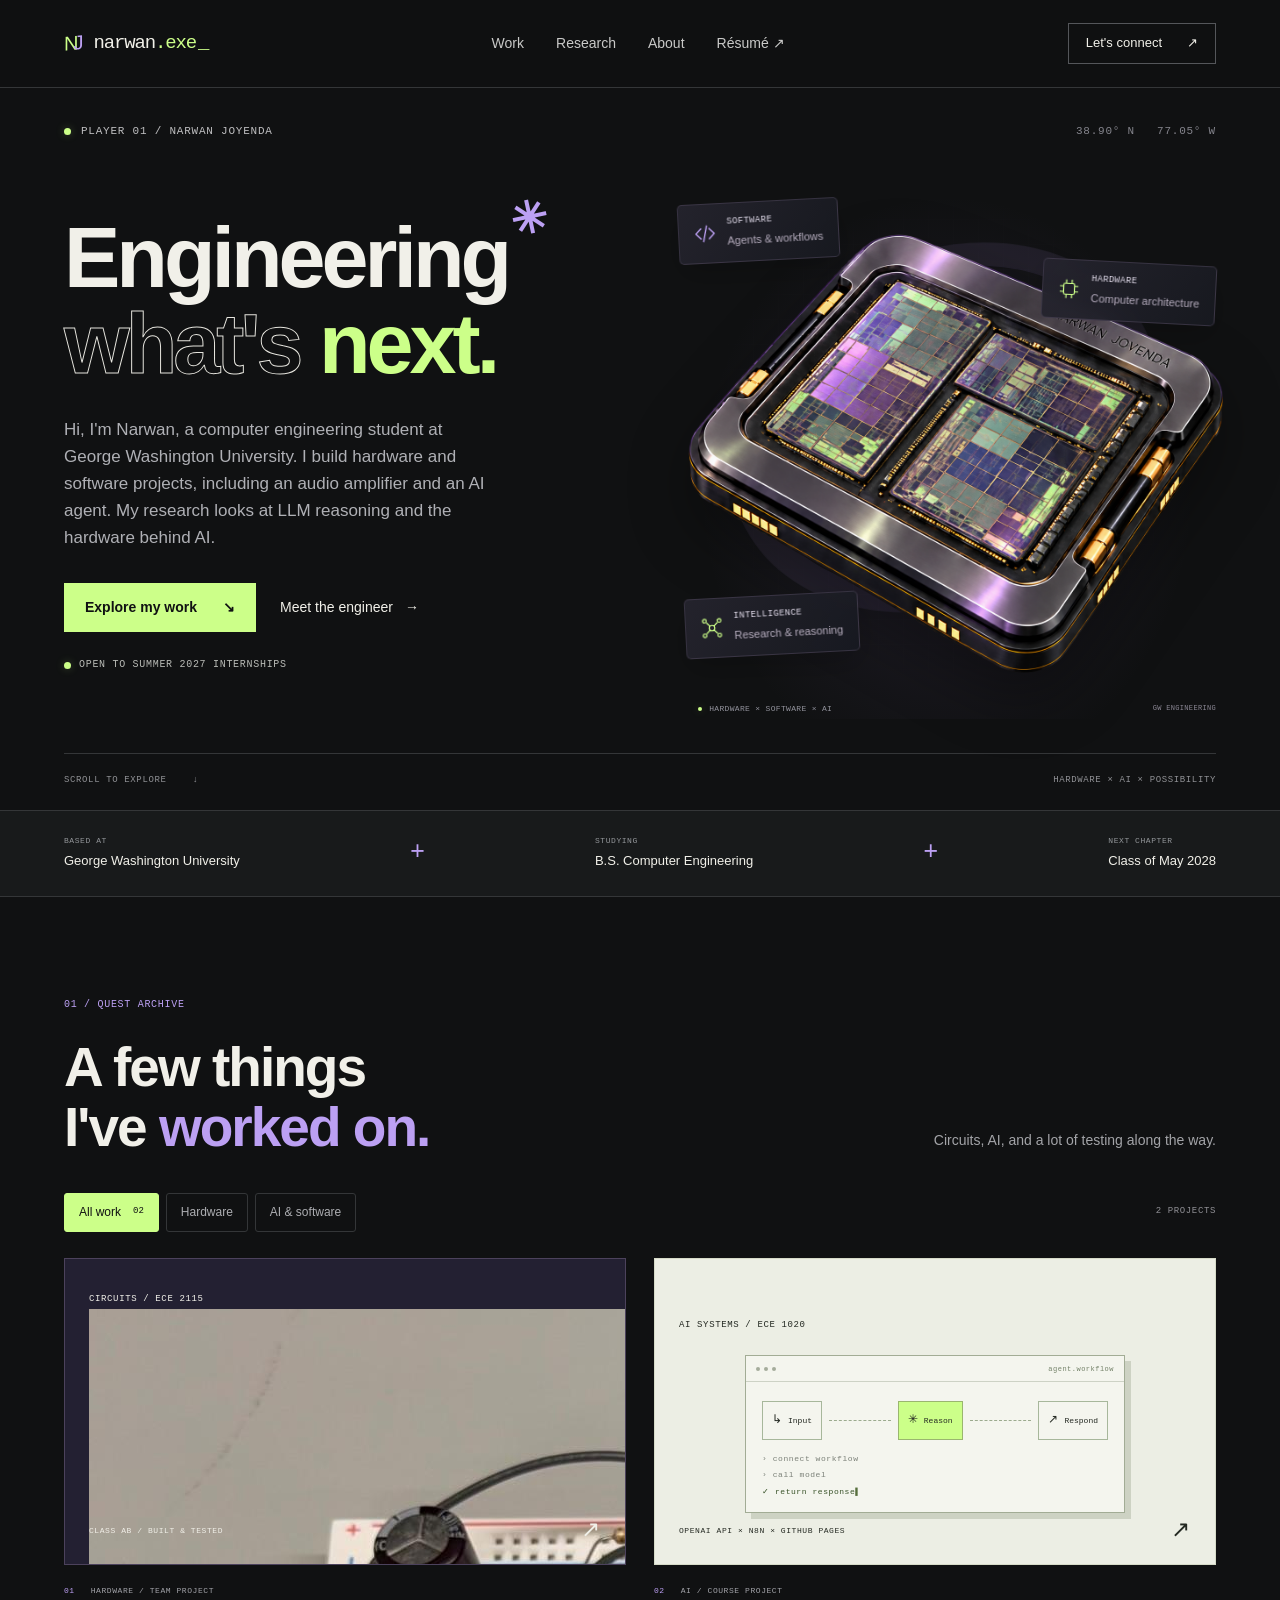
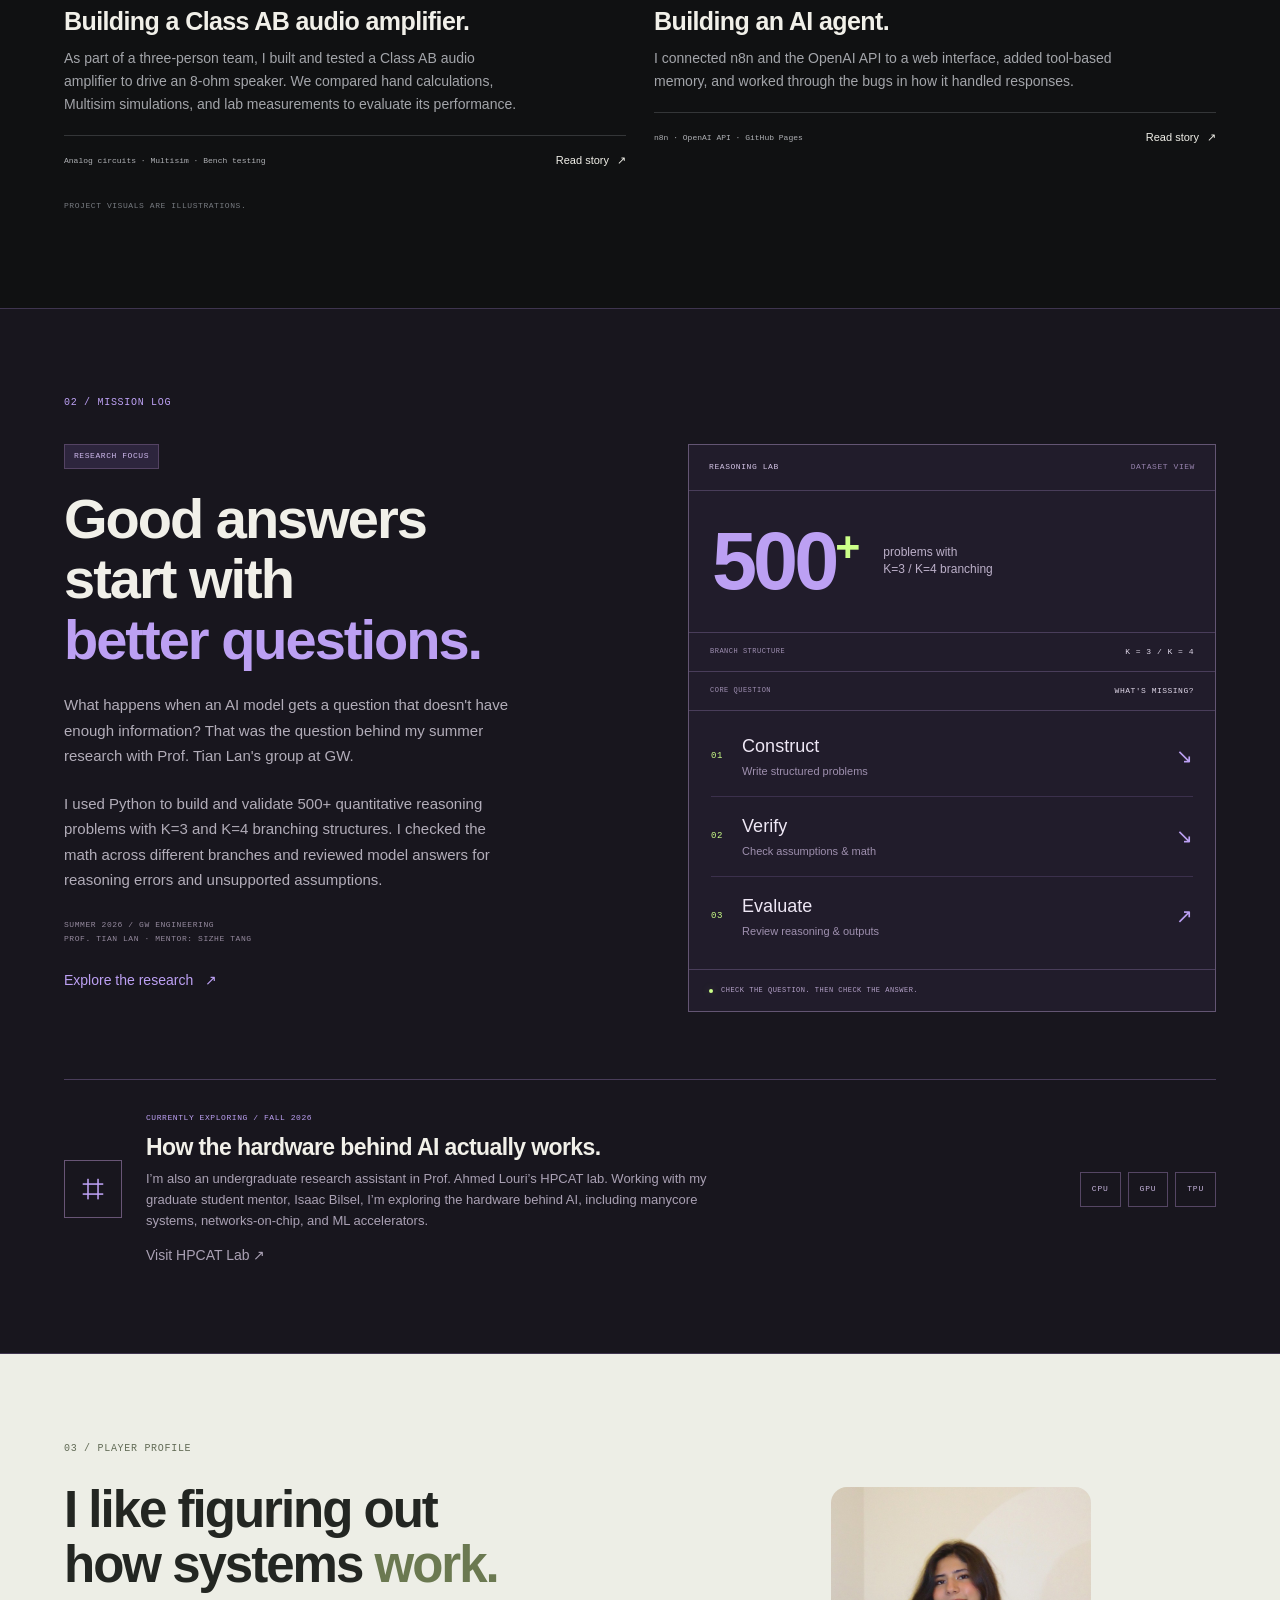
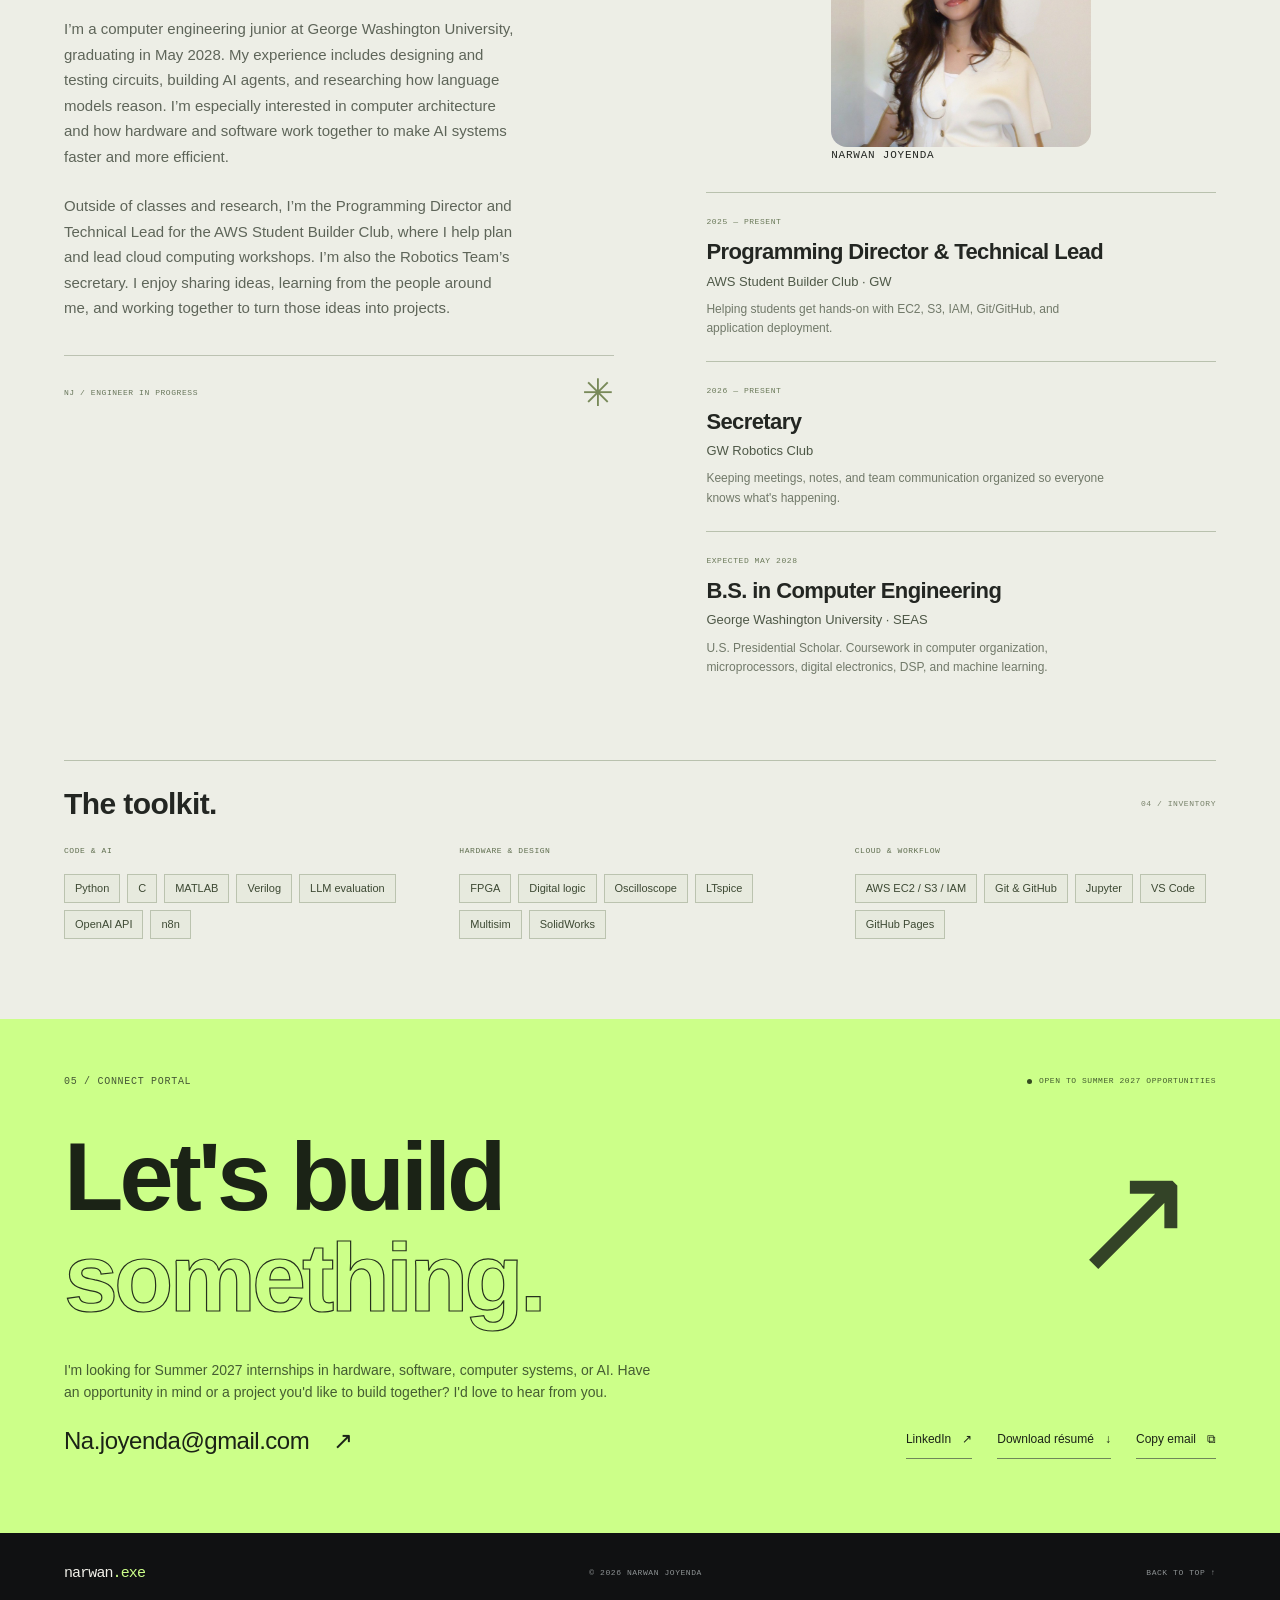
==== commit fddd416e: "Update index.html" ====
--- a/index.html
+++ b/index.html
@@ -55,9 +55,39 @@
       <div class="work-toolbar"><div class="filter-group" role="group" aria-label="Filter projects"><button class="filter active" data-filter="all" aria-pressed="true">All work <span>02</span></button><button class="filter" data-filter="hardware" aria-pressed="false">Hardware</button><button class="filter" data-filter="ai" aria-pressed="false">AI &amp; software</button></div><span class="mono work-count" aria-live="polite">2 PROJECTS</span></div>
       <div class="project-grid">
         <article class="project-card" data-category="hardware">
-          <button class="project-visual audio-visual" data-project="audio" aria-label="Explore the audio amplifier project"><span class="visual-label mono">CIRCUITS / ECE 2115</span><div class="audio-graphic" aria-hidden="true"><span class="audio-large">TURN IT<br><span>UP.</span></span><svg viewBox="0 0 500 170" fill="none"><path class="wave-input" d="M0 85C12 85 12 55 25 55S38 115 50 115S63 55 75 55S88 115 100 115S113 55 125 55S138 115 150 115S163 55 175 55S188 115 200 115S213 55 225 55S238 115 250 115S263 55 275 55S288 115 300 115S313 55 325 55S338 115 350 115S363 55 375 55S388 115 400 115S413 55 425 55S438 115 450 115S463 55 475 55S488 85 500 85" stroke="#c4a7fc" stroke-width="1.5"/><path d="M0 85C15 85 15 10 31 10S47 160 63 160S79 10 95 10S111 160 127 160S143 10 159 10S175 160 191 160S207 10 223 10S239 160 255 160S271 10 287 10S303 160 319 160S335 10 351 10S367 160 383 160S399 10 415 10S431 160 447 160S463 10 479 10S491 85 500 85" stroke="#ccff89" stroke-width="2.5"/></svg><div class="audio-knobs"><span>LOW</span><i></i><span>HIGH</span><i></i><span>GAIN</span><i></i></div></div><span class="visual-footer mono">LM386 / BASS &amp; TREBLE <span>↗</span></span></button>
-          <div class="project-info"><div class="project-type mono"><span>01</span>HARDWARE / COURSE PROJECT</div><h3>Building an audio amplifier.</h3><p>I built an LM386 speaker amplifier with bass and treble filters, then used an oscilloscope and function generator to test how it behaved.</p><div class="project-meta"><span class="tech-list">Analog circuits · Filters · Measurement</span><button class="project-open" data-project="audio" aria-label="Read the audio amplifier project">Read story <span aria-hidden="true">↗</span></button></div></div>
-        </article>
+  <button class="project-visual audio-visual"
+          data-project="audio"
+          aria-label="Explore the Class AB audio amplifier project">
+    <span class="visual-label mono">CIRCUITS / ECE 2115</span>
+    <img class="amplifier-photo"
+         src="audio-amplifier.png"
+         alt="Our breadboard audio amplifier connected to a speaker"
+         loading="lazy">
+    <span class="visual-footer mono">
+      CLASS AB / BUILT &amp; TESTED <span>↗</span>
+    </span>
+  </button>
+
+  <div class="project-info">
+    <div class="project-type mono">
+      <span>01</span>HARDWARE / TEAM PROJECT
+    </div>
+    <h3>Building a Class AB audio amplifier.</h3>
+    <p>As part of a three-person team, I built and tested a
+      Class AB audio amplifier to drive an 8-ohm speaker.
+      We compared hand calculations, Multisim simulations,
+      and lab measurements to evaluate its performance.</p>
+    <div class="project-meta">
+      <span class="tech-list">
+        Analog circuits · Multisim · Bench testing
+      </span>
+      <button class="project-open" data-project="audio"
+              aria-label="Read the audio amplifier project">
+        Read story <span aria-hidden="true">↗</span>
+      </button>
+    </div>
+  </div>
+</article>
         <article class="project-card" data-category="ai">
           <button class="project-visual agent-visual" data-project="agent" aria-label="Explore the AI agent project"><span class="visual-label mono">AI SYSTEMS / ECE 1020</span><div class="agent-graphic" aria-hidden="true"><div class="agent-window"><div class="window-header"><span></span><span></span><span></span><i class="mono">agent.workflow</i></div><div class="agent-flow"><span class="flow-item"><span>↳</span>Input</span><i></i><span class="flow-item flow-brain"><span>✳</span>Reason</span><i></i><span class="flow-item"><span>↗</span>Respond</span></div><div class="agent-terminal mono"><span>› connect workflow</span><span>› call model</span><span class="terminal-success">✓ return response<span class="terminal-cursor">▌</span></span></div></div></div><span class="visual-footer mono">OPENAI API × N8N × GITHUB PAGES <span>↗</span></span></button>
           <div class="project-info"><div class="project-type mono"><span>02</span>AI / COURSE PROJECT</div><h3>Building an AI agent.</h3><p>I connected n8n and the OpenAI API to a web interface, added tool-based memory, and worked through the bugs in how it handled responses.</p><div class="project-meta"><span class="tech-list">n8n · OpenAI API · GitHub Pages</span><button class="project-open" data-project="agent" aria-label="Read the AI agent project">Read story <span aria-hidden="true">↗</span></button></div></div>
--- a/styles.css
+++ b/styles.css
@@ -35,3 +35,17 @@
 .project-card[hidden] {
   display: none !important;
 }
+.profile-photo {
+  width: 100%;
+  max-width: 260px;
+  margin: 0 auto 28px;
+}
+
+.profile-photo img {
+  display: block;
+  width: 100%;
+  height: auto;
+  aspect-ratio: 1;
+  object-fit: cover;
+  border-radius: 16px;
+}
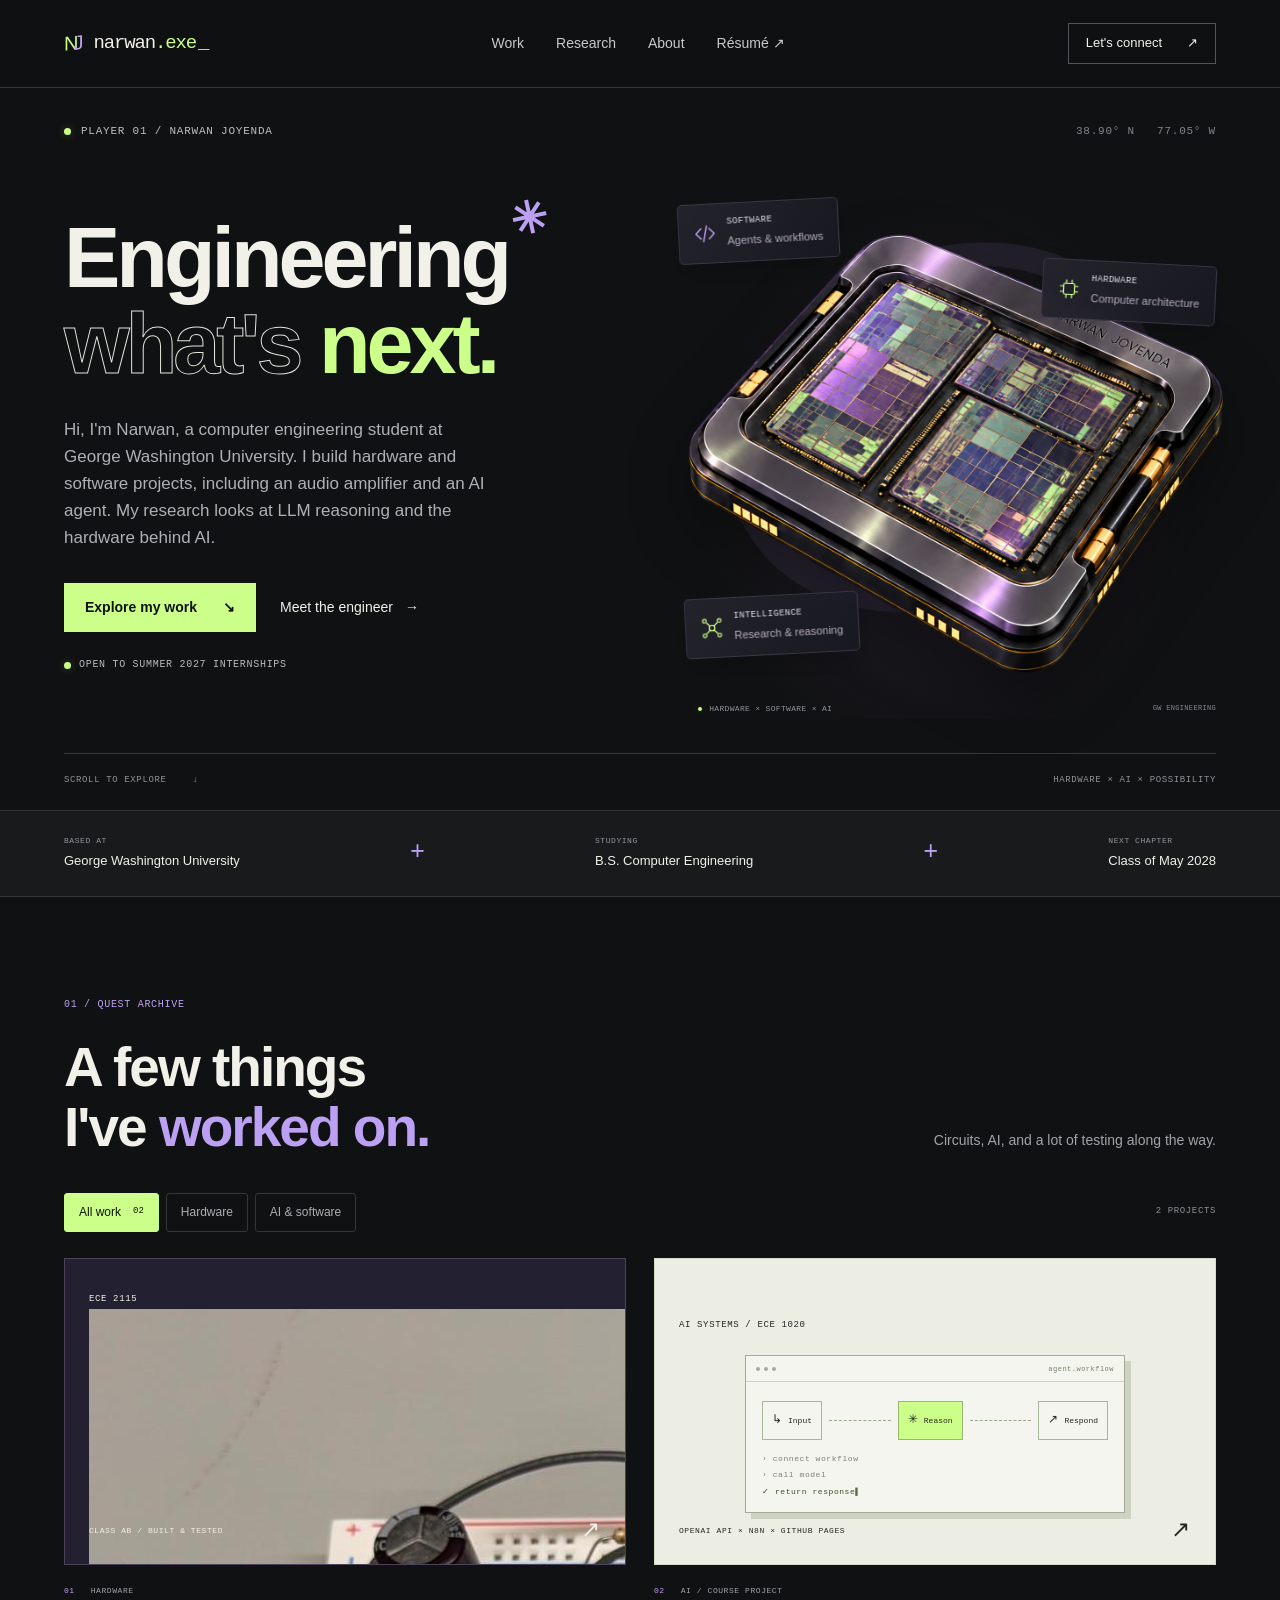
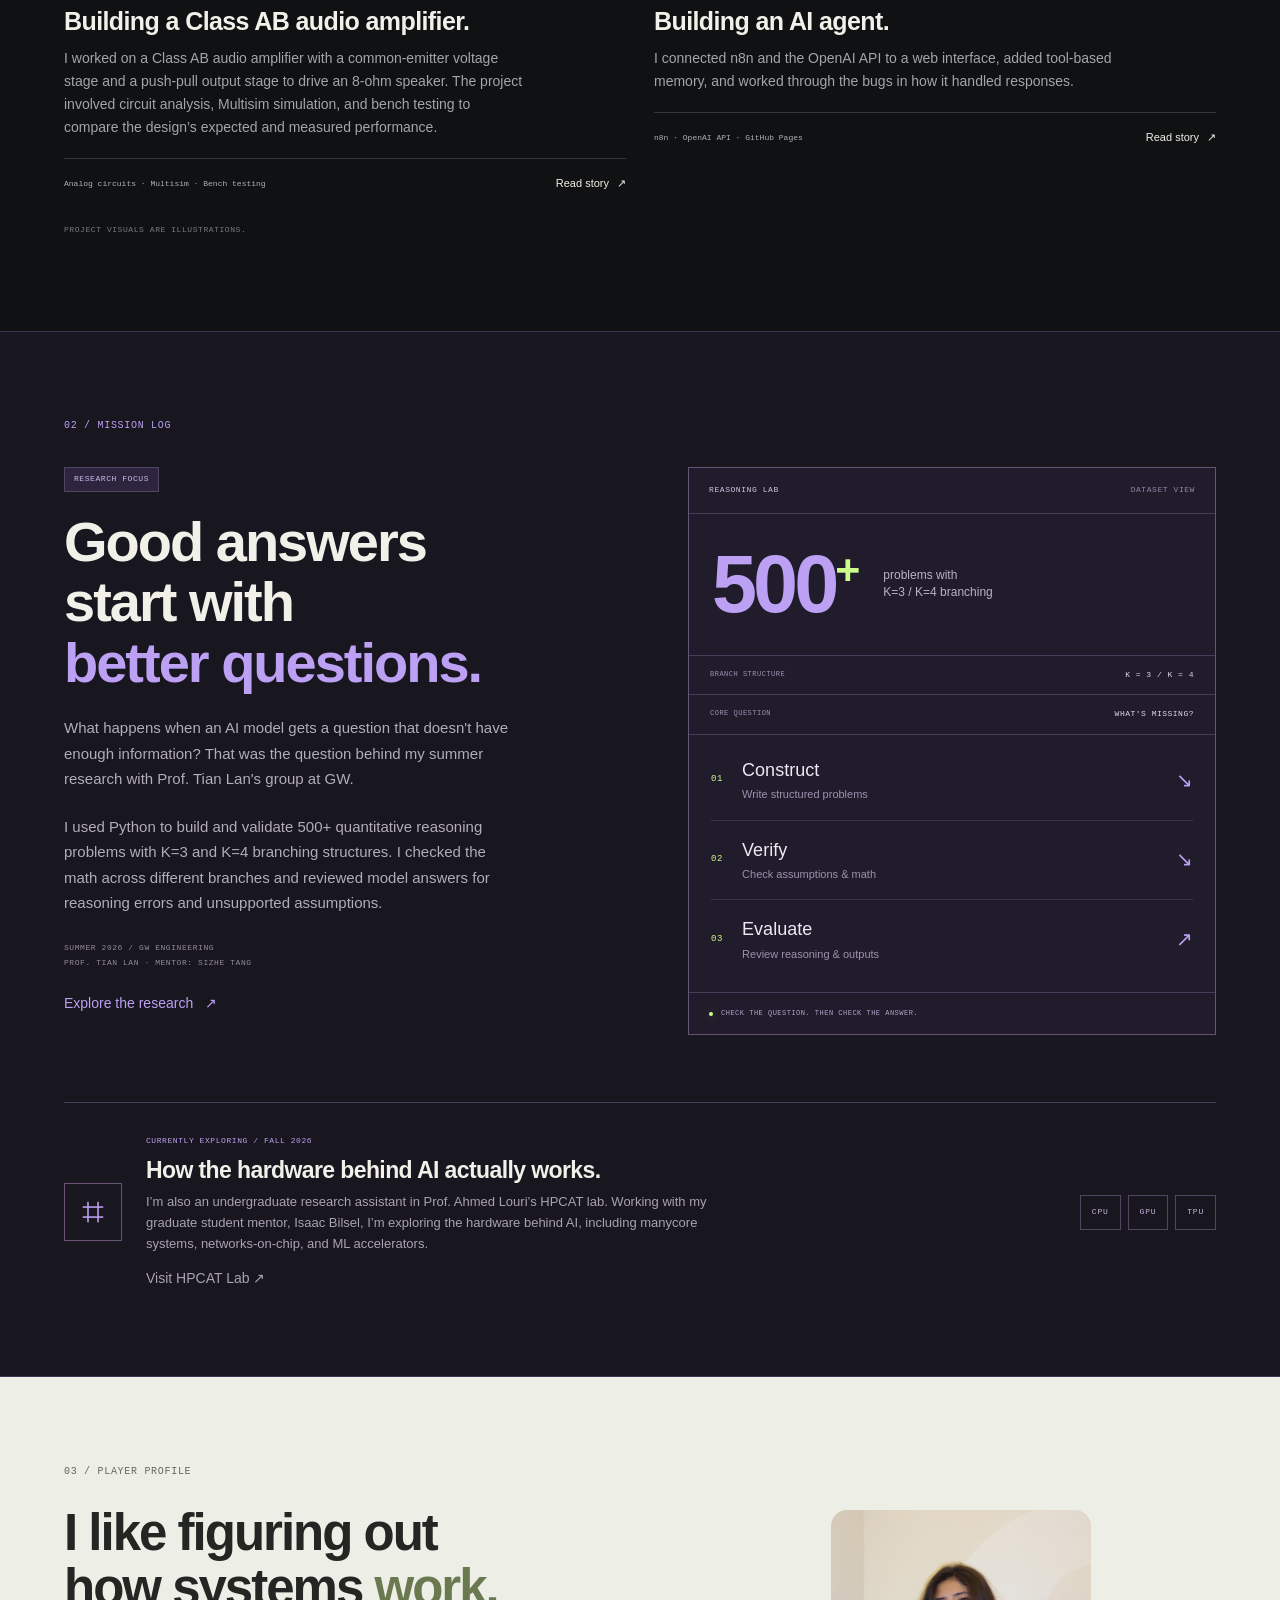
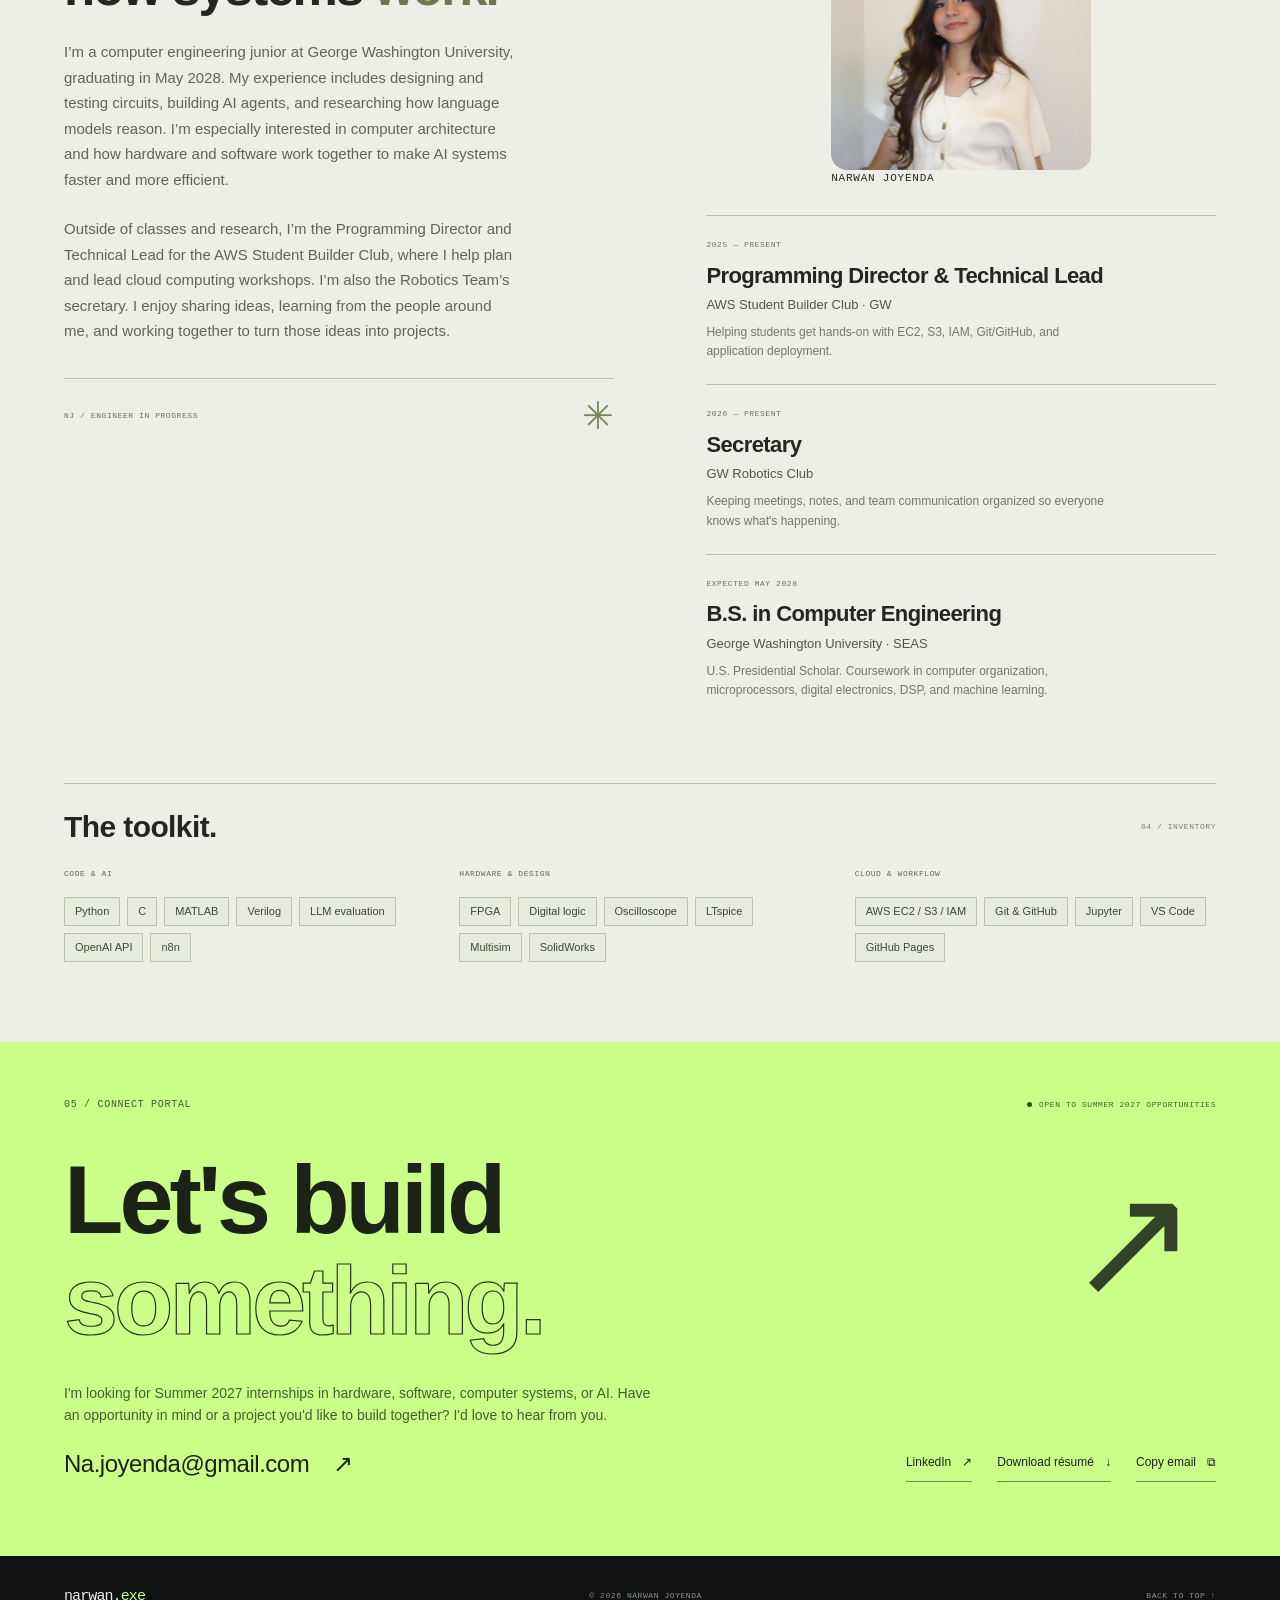
==== commit 77ec5468: "Update index.html" ====
--- a/index.html
+++ b/index.html
@@ -58,7 +58,7 @@
   <button class="project-visual audio-visual"
           data-project="audio"
           aria-label="Explore the Class AB audio amplifier project">
-    <span class="visual-label mono">CIRCUITS / ECE 2115</span>
+    <span class="visual-label mono">ECE 2115</span>
     <img class="amplifier-photo"
          src="audio-amplifier.png"
          alt="Our breadboard audio amplifier connected to a speaker"
@@ -70,13 +70,14 @@
 
   <div class="project-info">
     <div class="project-type mono">
-      <span>01</span>HARDWARE / TEAM PROJECT
+      <span>01</span>HARDWARE 
     </div>
     <h3>Building a Class AB audio amplifier.</h3>
-    <p>As part of a three-person team, I built and tested a
-      Class AB audio amplifier to drive an 8-ohm speaker.
-      We compared hand calculations, Multisim simulations,
-      and lab measurements to evaluate its performance.</p>
+   <p>I worked on a Class AB audio amplifier with a
+common-emitter voltage stage and a push-pull output stage
+to drive an 8-ohm speaker. The project involved circuit
+analysis, Multisim simulation, and bench testing to compare
+the design’s expected and measured performance.</p>
     <div class="project-meta">
       <span class="tech-list">
         Analog circuits · Multisim · Bench testing
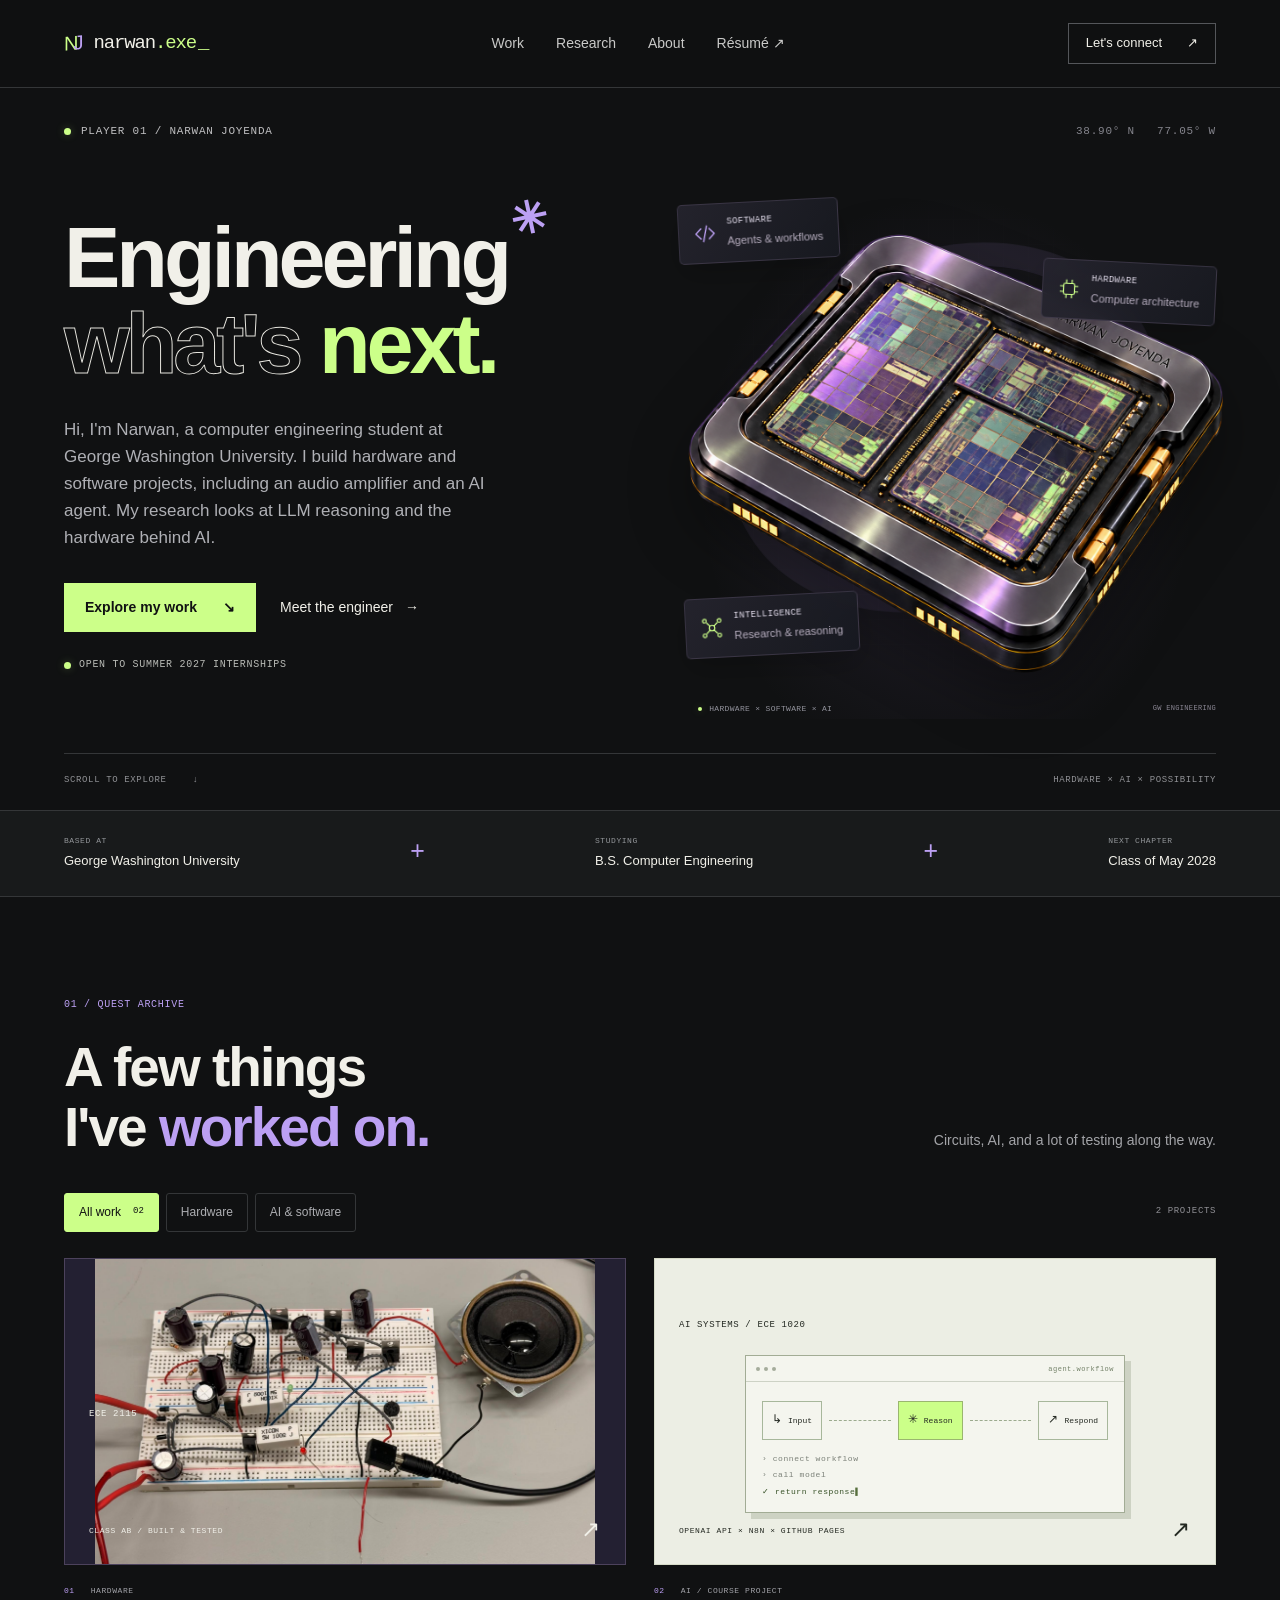
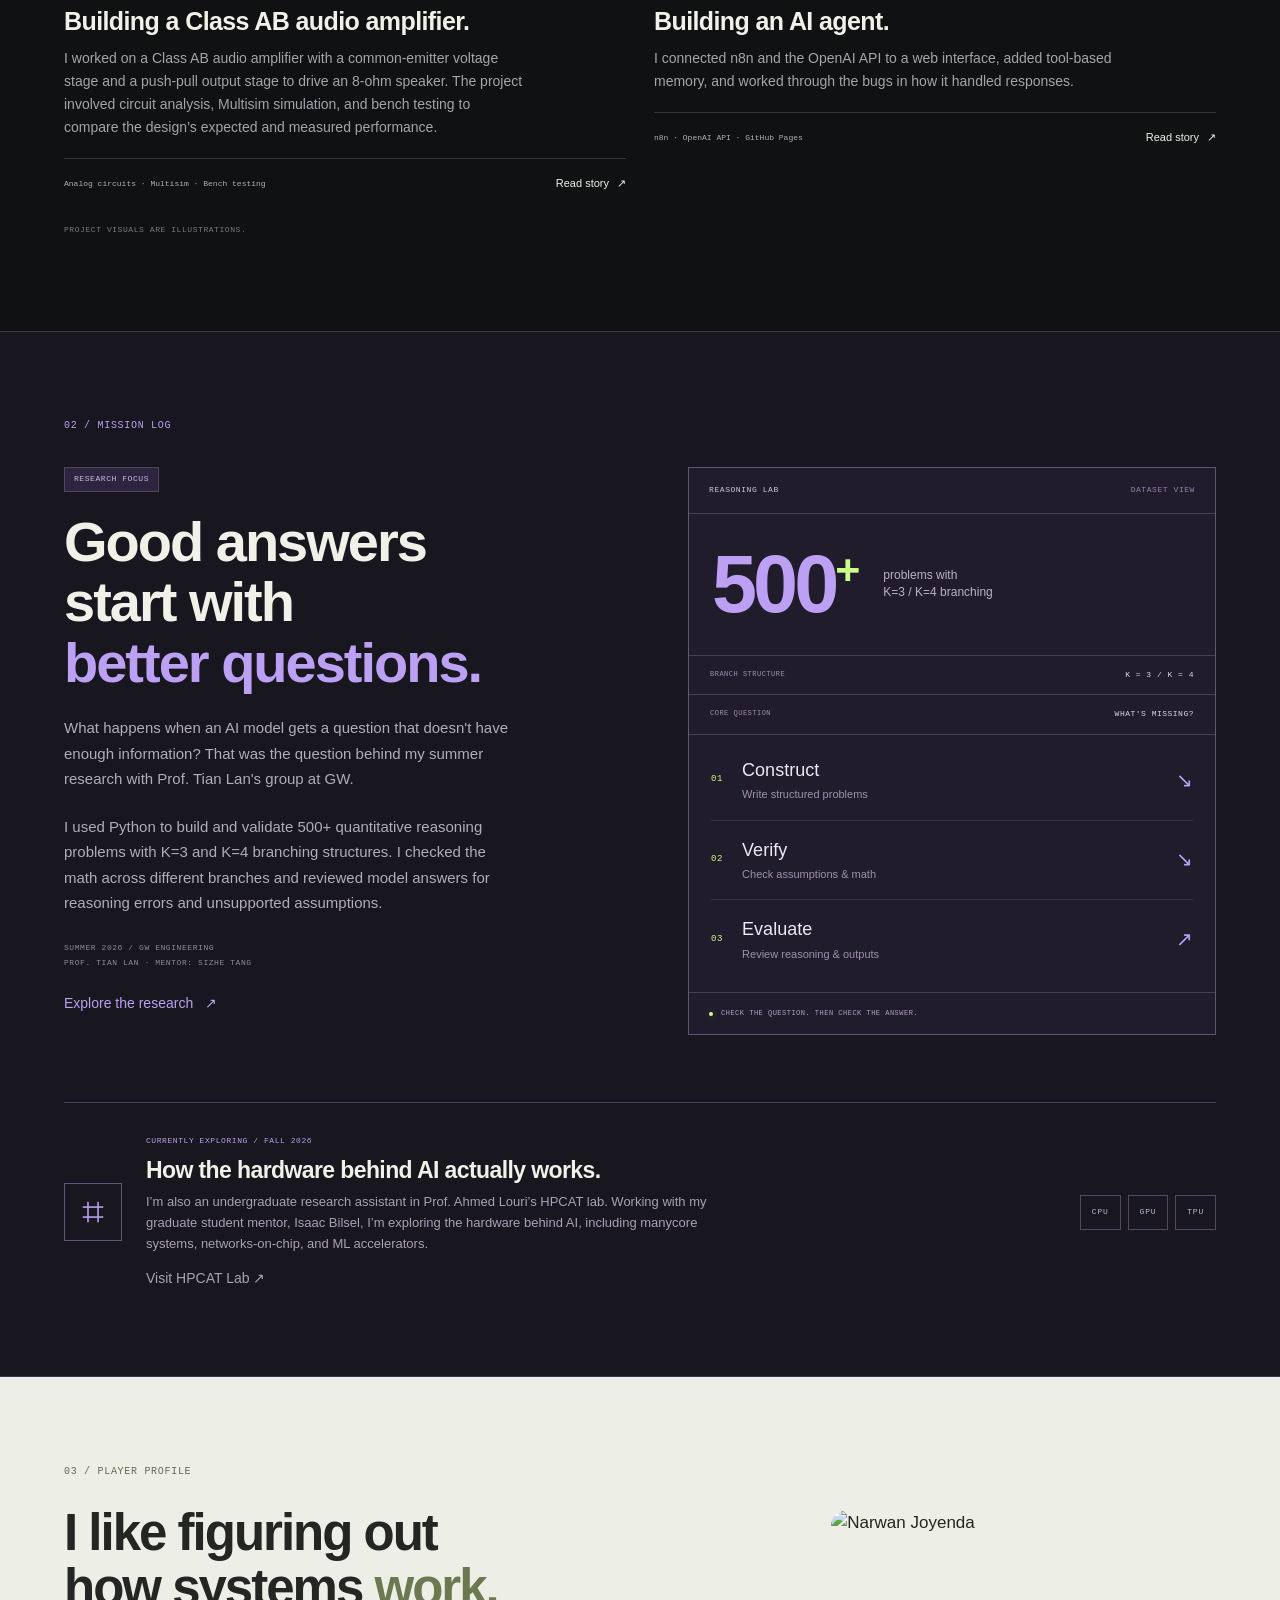
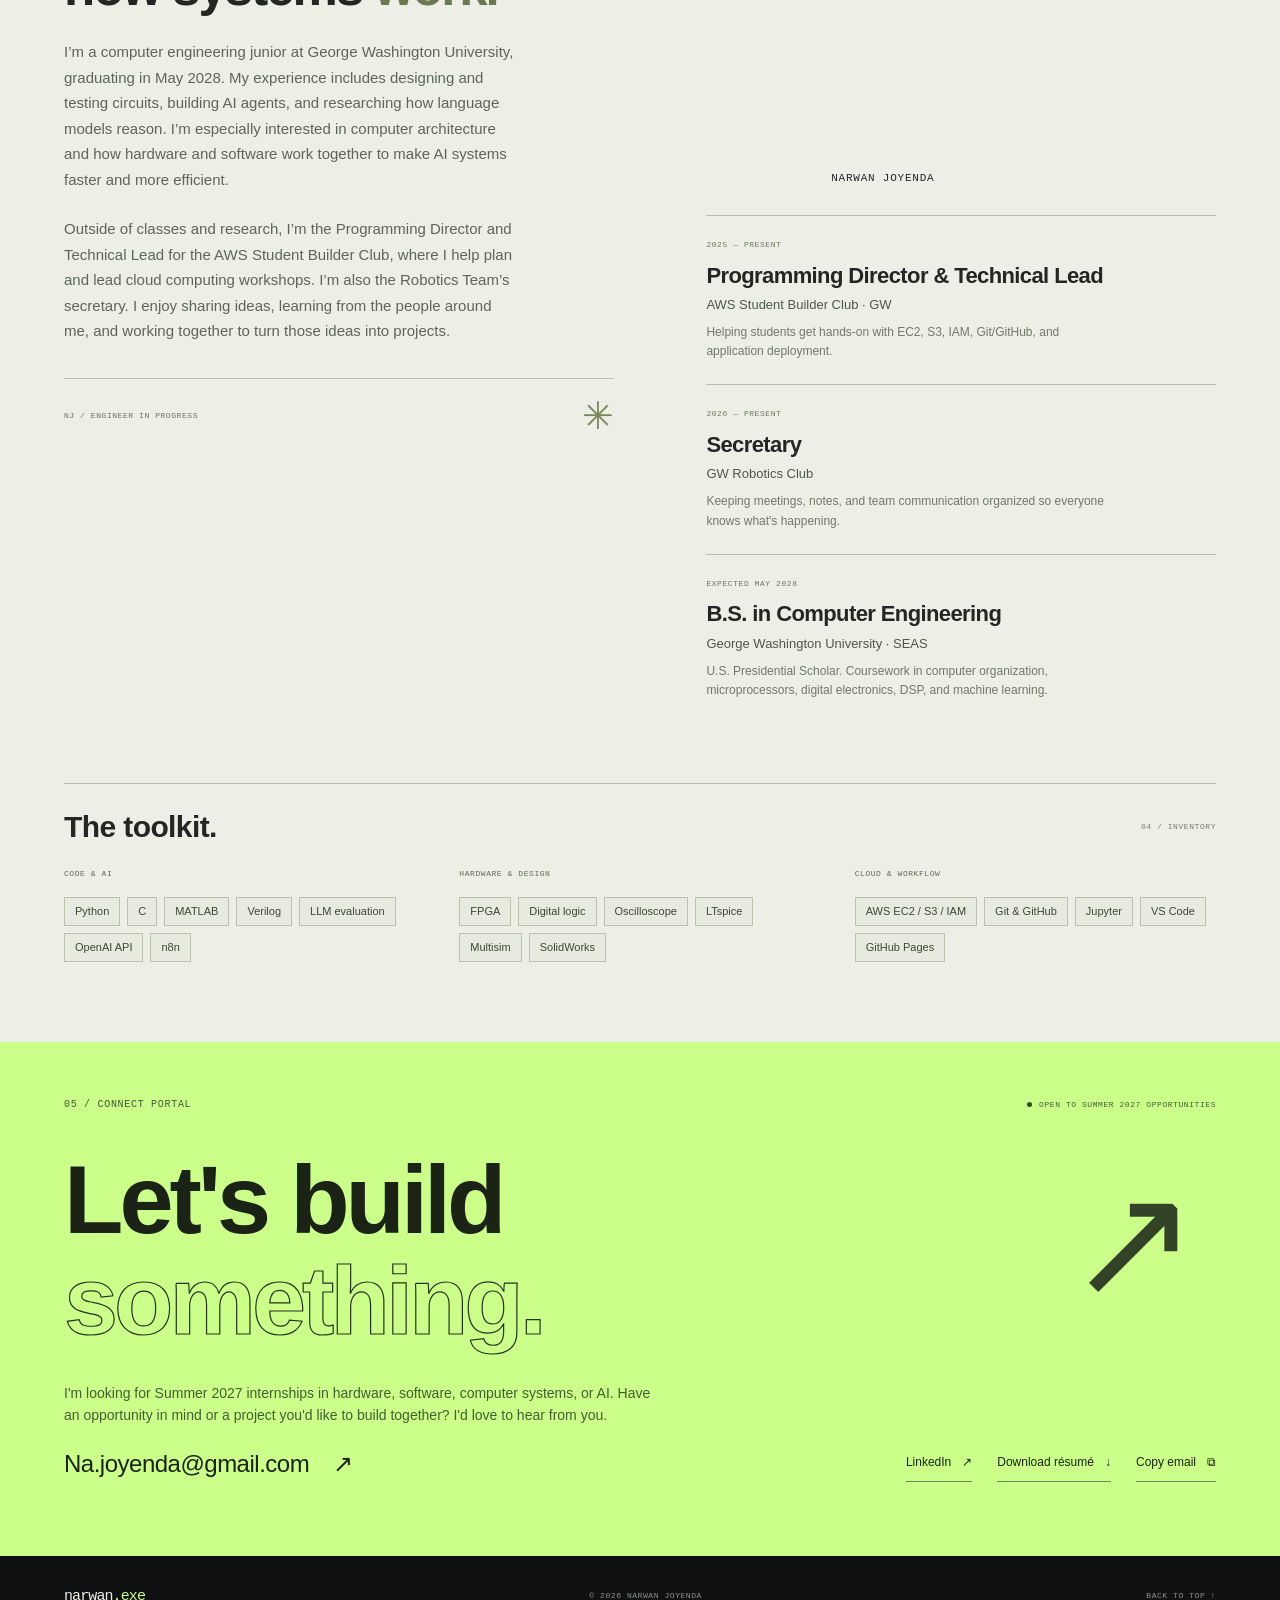
==== commit e8ffd1f3: "Update index.html" ====
--- a/index.html
+++ b/index.html
@@ -112,8 +112,8 @@
 
     <section class="about-section" id="about"><div class="section-wrap"><p class="eyebrow section-index">03 / PLAYER PROFILE</p><div class="about-layout"><div class="about-copy"><h2>I like figuring out<br>how systems <span>work.</span></h2><p>I’m a computer engineering junior at George Washington University, graduating in May 2028. My experience includes designing and testing circuits, building AI agents, and researching how language models reason. I’m especially interested in computer architecture and how hardware and software work together to make AI systems faster and more efficient.
     </p><p> Outside of classes and research, I’m the Programming Director and Technical Lead for the AWS Student Builder Club, where I help plan and lead cloud computing workshops. I’m also the Robotics Team’s secretary. I enjoy sharing ideas, learning from the people around me, and working together to turn those ideas into projects.</p><div class="profile-stamp"><span class="mono">NJ / ENGINEER IN PROGRESS</span><span aria-hidden="true">✳</span></div></div><div class="experience-list"><figure class="profile-photo">
-  <img src="portrait.jpg" alt="Narwan Joyenda"
-       width="800" height="800" loading="lazy">
+  <img src="portrait.jpeg" alt="Narwan Joyenda"
+     width="1144" height="1536" loading="lazy">
   <figcaption class="mono">NARWAN JOYENDA</figcaption>
 </figure><div class="experience-entry"><span class="mono">2025 — PRESENT</span><h3>Programming Director &amp; Technical Lead</h3><p>AWS Student Builder Club · GW</p><p class="experience-detail">Helping students get hands-on with EC2, S3, IAM, Git/GitHub, and application deployment.</p></div><div class="experience-entry"><span class="mono">2026 — PRESENT</span><h3>Secretary</h3><p>GW Robotics Club</p><p class="experience-detail">Keeping meetings, notes, and team communication organized so everyone knows what's happening.</p></div><div class="experience-entry"><span class="mono">EXPECTED MAY 2028</span><h3>B.S. in Computer Engineering</h3><p>George Washington University · SEAS</p><p class="experience-detail">U.S. Presidential Scholar. Coursework in computer organization, microprocessors, digital electronics, DSP, and machine learning.</p></div></div></div>
       <div class="skills-area"><div class="skills-heading"><h3>The toolkit.</h3><span class="mono">04 / INVENTORY</span></div><div class="skill-columns"><div><h4 class="mono">CODE &amp; AI</h4><div class="skill-tags"><span>Python</span><span>C</span><span>MATLAB</span><span>Verilog</span><span>LLM evaluation</span><span>OpenAI API</span><span>n8n</span></div></div><div><h4 class="mono">HARDWARE &amp; DESIGN</h4><div class="skill-tags"><span>FPGA</span><span>Digital logic</span><span>Oscilloscope</span><span>LTspice</span><span>Multisim</span><span>SolidWorks</span></div></div><div><h4 class="mono">CLOUD &amp; WORKFLOW</h4><div class="skill-tags"><span>AWS EC2 / S3 / IAM</span><span>Git &amp; GitHub</span><span>Jupyter</span><span>VS Code</span><span>GitHub Pages</span></div></div></div></div>
--- a/styles.css
+++ b/styles.css
@@ -49,3 +49,15 @@
   object-fit: cover;
   border-radius: 16px;
 }
+.audio-visual .amplifier-photo {
+  position: absolute;
+  inset: 0;
+  display: block;
+  width: 100%;
+  height: 100%;
+  max-width: 100%;
+  max-height: 100%;
+  object-fit: contain;
+  object-position: center;
+  margin: 0;
+}
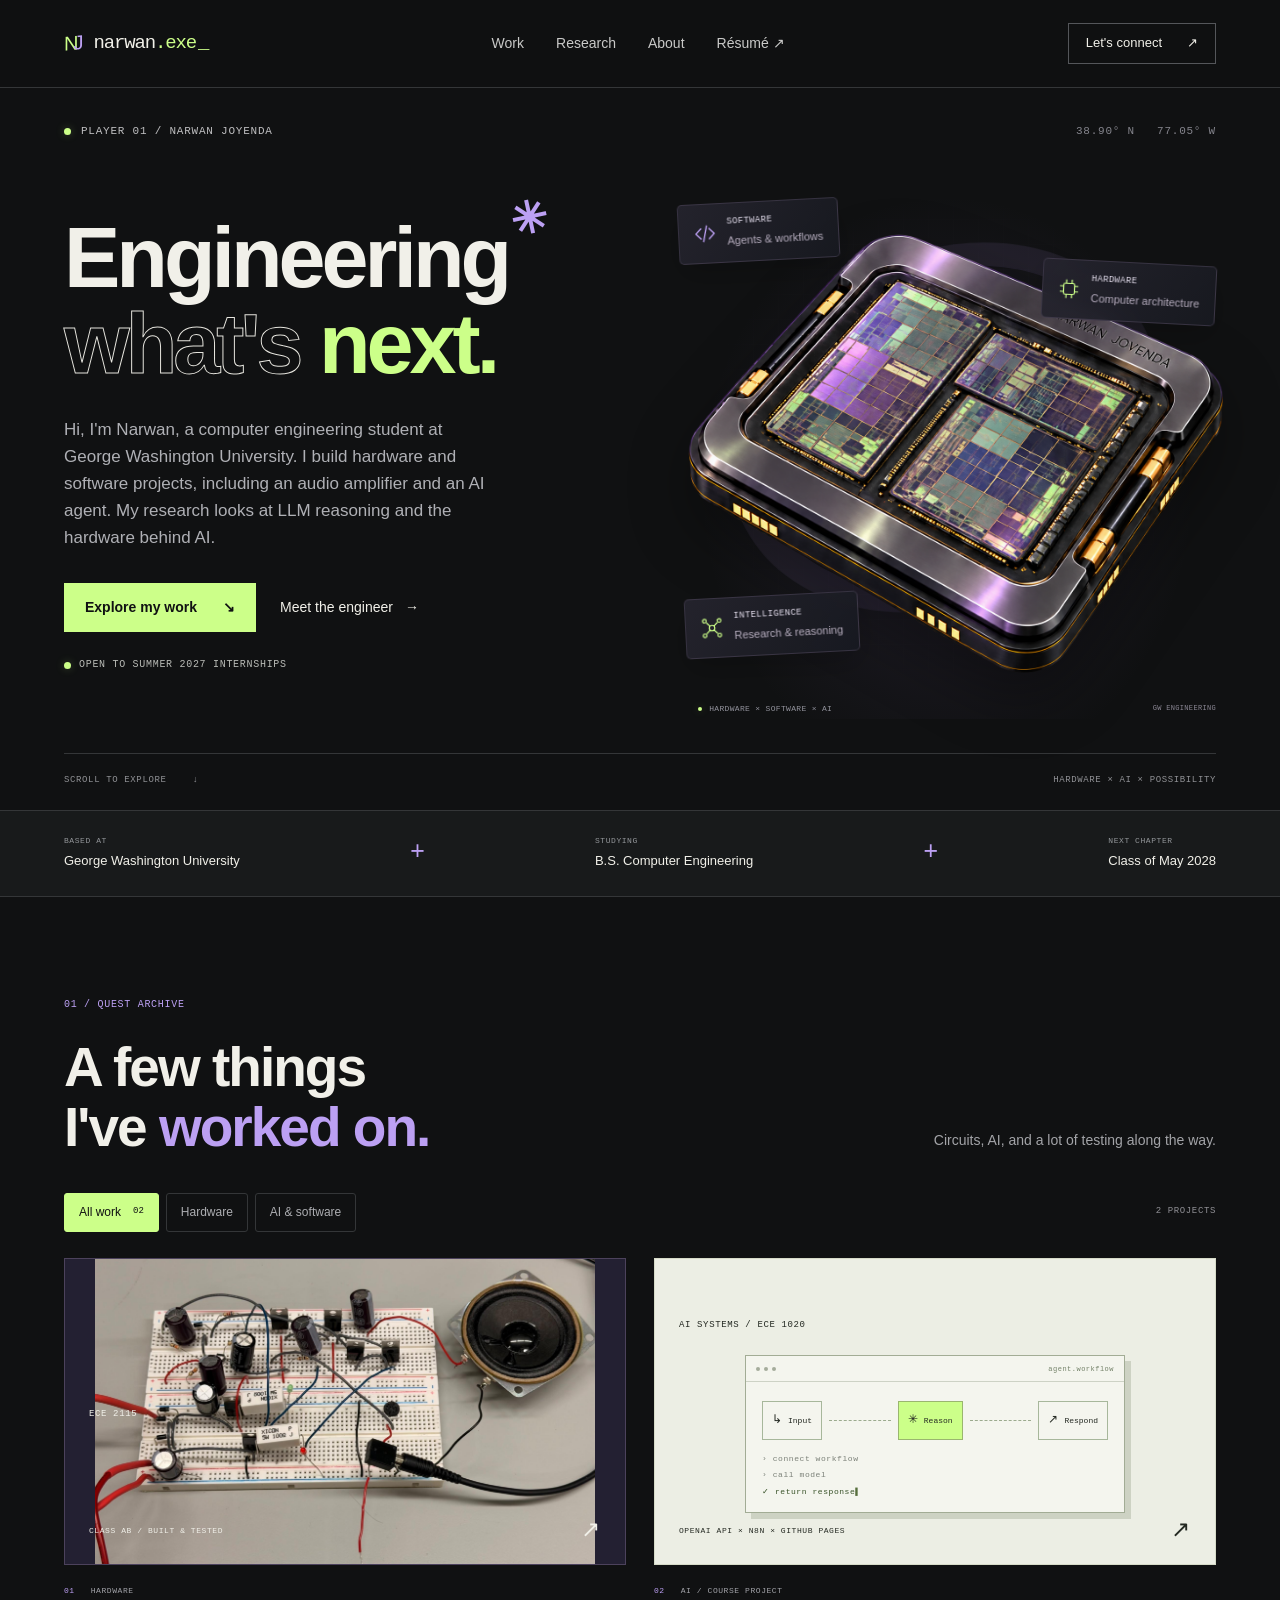
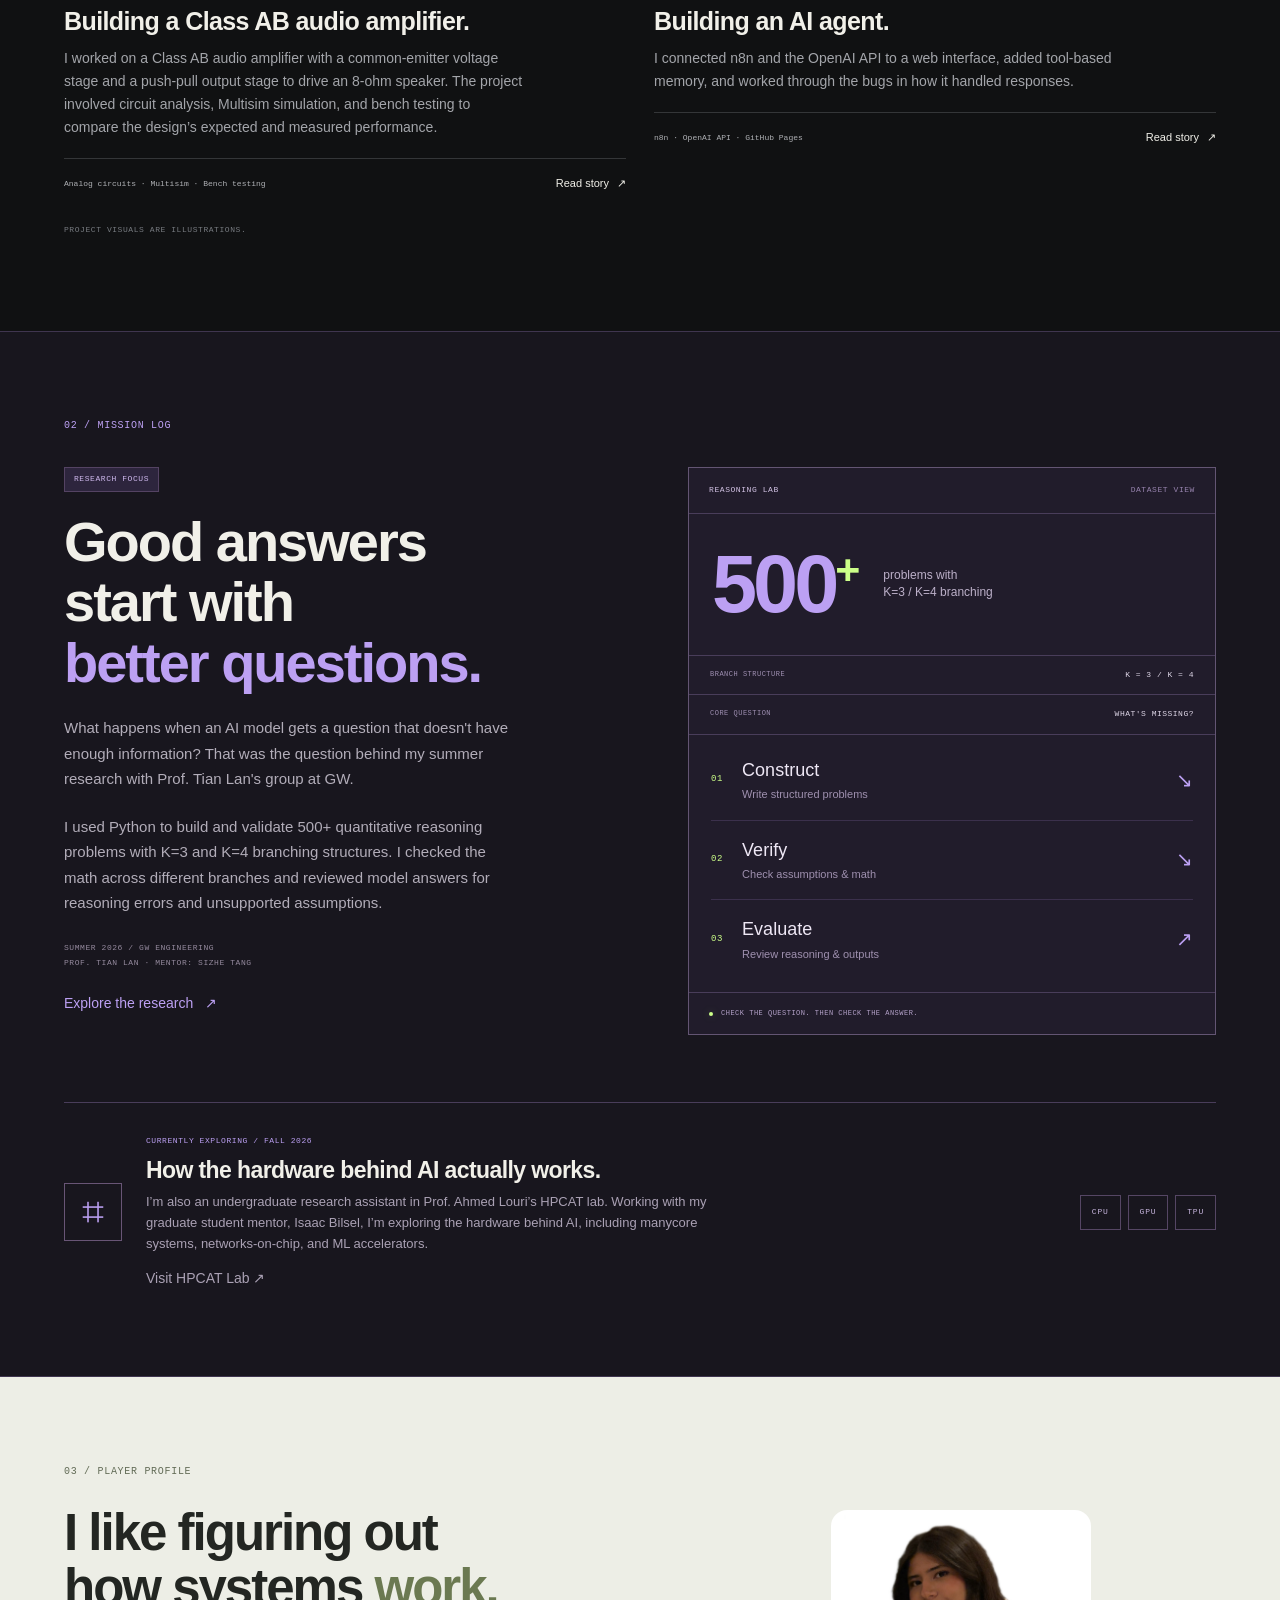
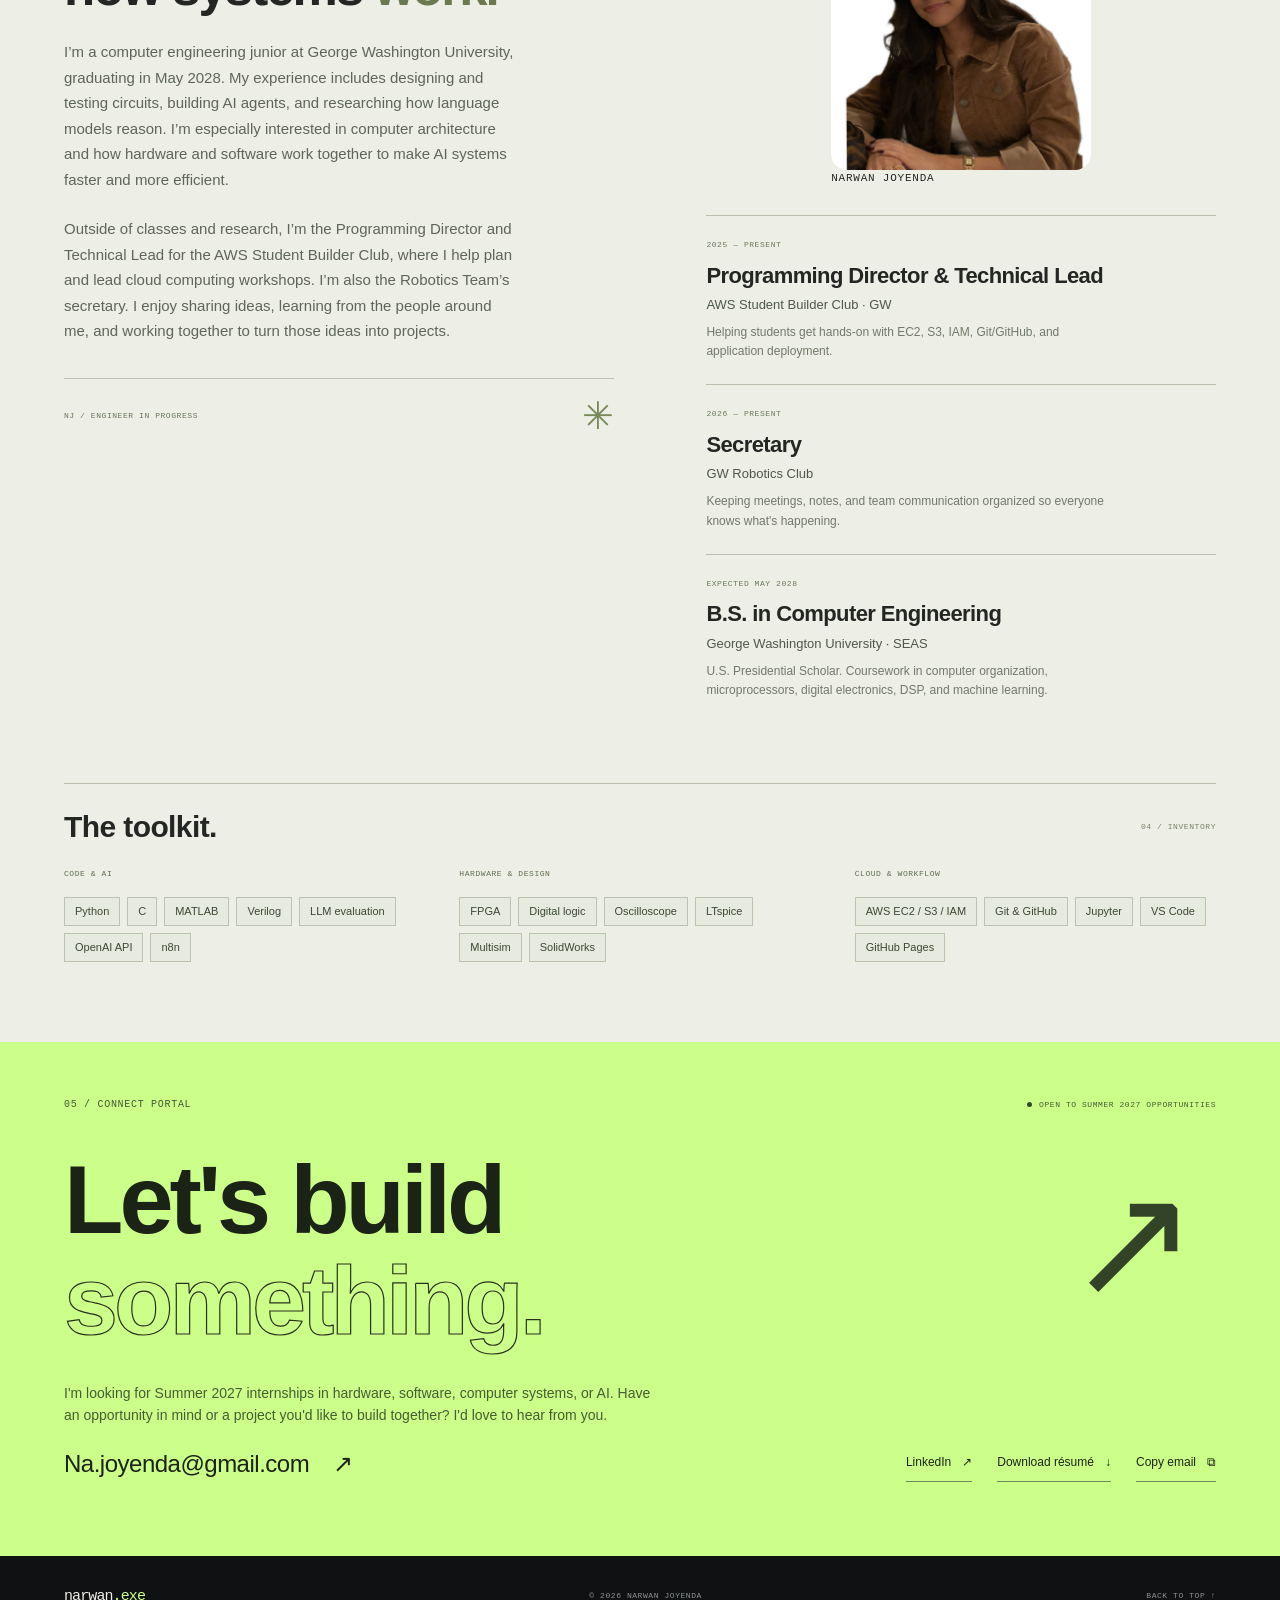
==== commit 3e8b139e: "Update index.html" ====
--- a/index.html
+++ b/index.html
@@ -112,7 +112,7 @@
 
     <section class="about-section" id="about"><div class="section-wrap"><p class="eyebrow section-index">03 / PLAYER PROFILE</p><div class="about-layout"><div class="about-copy"><h2>I like figuring out<br>how systems <span>work.</span></h2><p>I’m a computer engineering junior at George Washington University, graduating in May 2028. My experience includes designing and testing circuits, building AI agents, and researching how language models reason. I’m especially interested in computer architecture and how hardware and software work together to make AI systems faster and more efficient.
     </p><p> Outside of classes and research, I’m the Programming Director and Technical Lead for the AWS Student Builder Club, where I help plan and lead cloud computing workshops. I’m also the Robotics Team’s secretary. I enjoy sharing ideas, learning from the people around me, and working together to turn those ideas into projects.</p><div class="profile-stamp"><span class="mono">NJ / ENGINEER IN PROGRESS</span><span aria-hidden="true">✳</span></div></div><div class="experience-list"><figure class="profile-photo">
-  <img src="portrait.jpeg" alt="Narwan Joyenda"
+  <img src="portrait.jpeg.JPG" alt="Narwan Joyenda"
      width="1144" height="1536" loading="lazy">
   <figcaption class="mono">NARWAN JOYENDA</figcaption>
 </figure><div class="experience-entry"><span class="mono">2025 — PRESENT</span><h3>Programming Director &amp; Technical Lead</h3><p>AWS Student Builder Club · GW</p><p class="experience-detail">Helping students get hands-on with EC2, S3, IAM, Git/GitHub, and application deployment.</p></div><div class="experience-entry"><span class="mono">2026 — PRESENT</span><h3>Secretary</h3><p>GW Robotics Club</p><p class="experience-detail">Keeping meetings, notes, and team communication organized so everyone knows what's happening.</p></div><div class="experience-entry"><span class="mono">EXPECTED MAY 2028</span><h3>B.S. in Computer Engineering</h3><p>George Washington University · SEAS</p><p class="experience-detail">U.S. Presidential Scholar. Coursework in computer organization, microprocessors, digital electronics, DSP, and machine learning.</p></div></div></div>
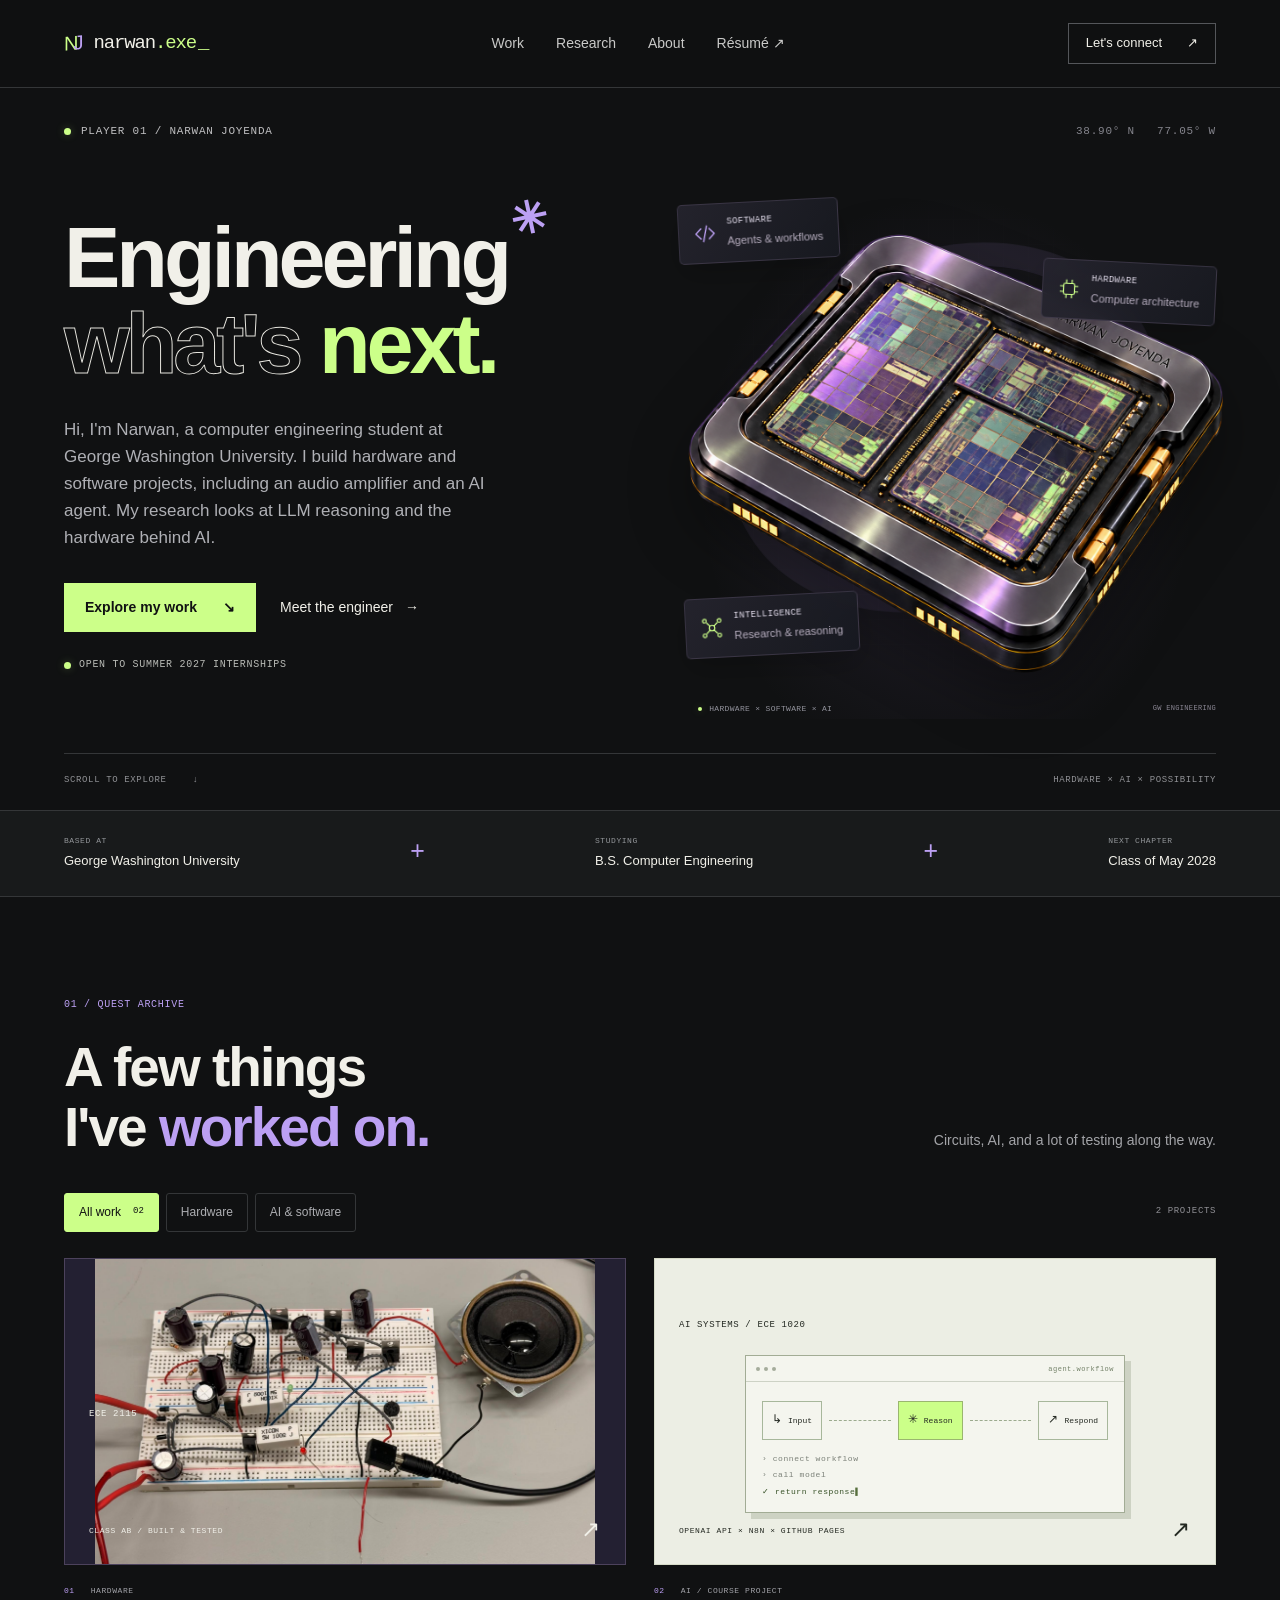
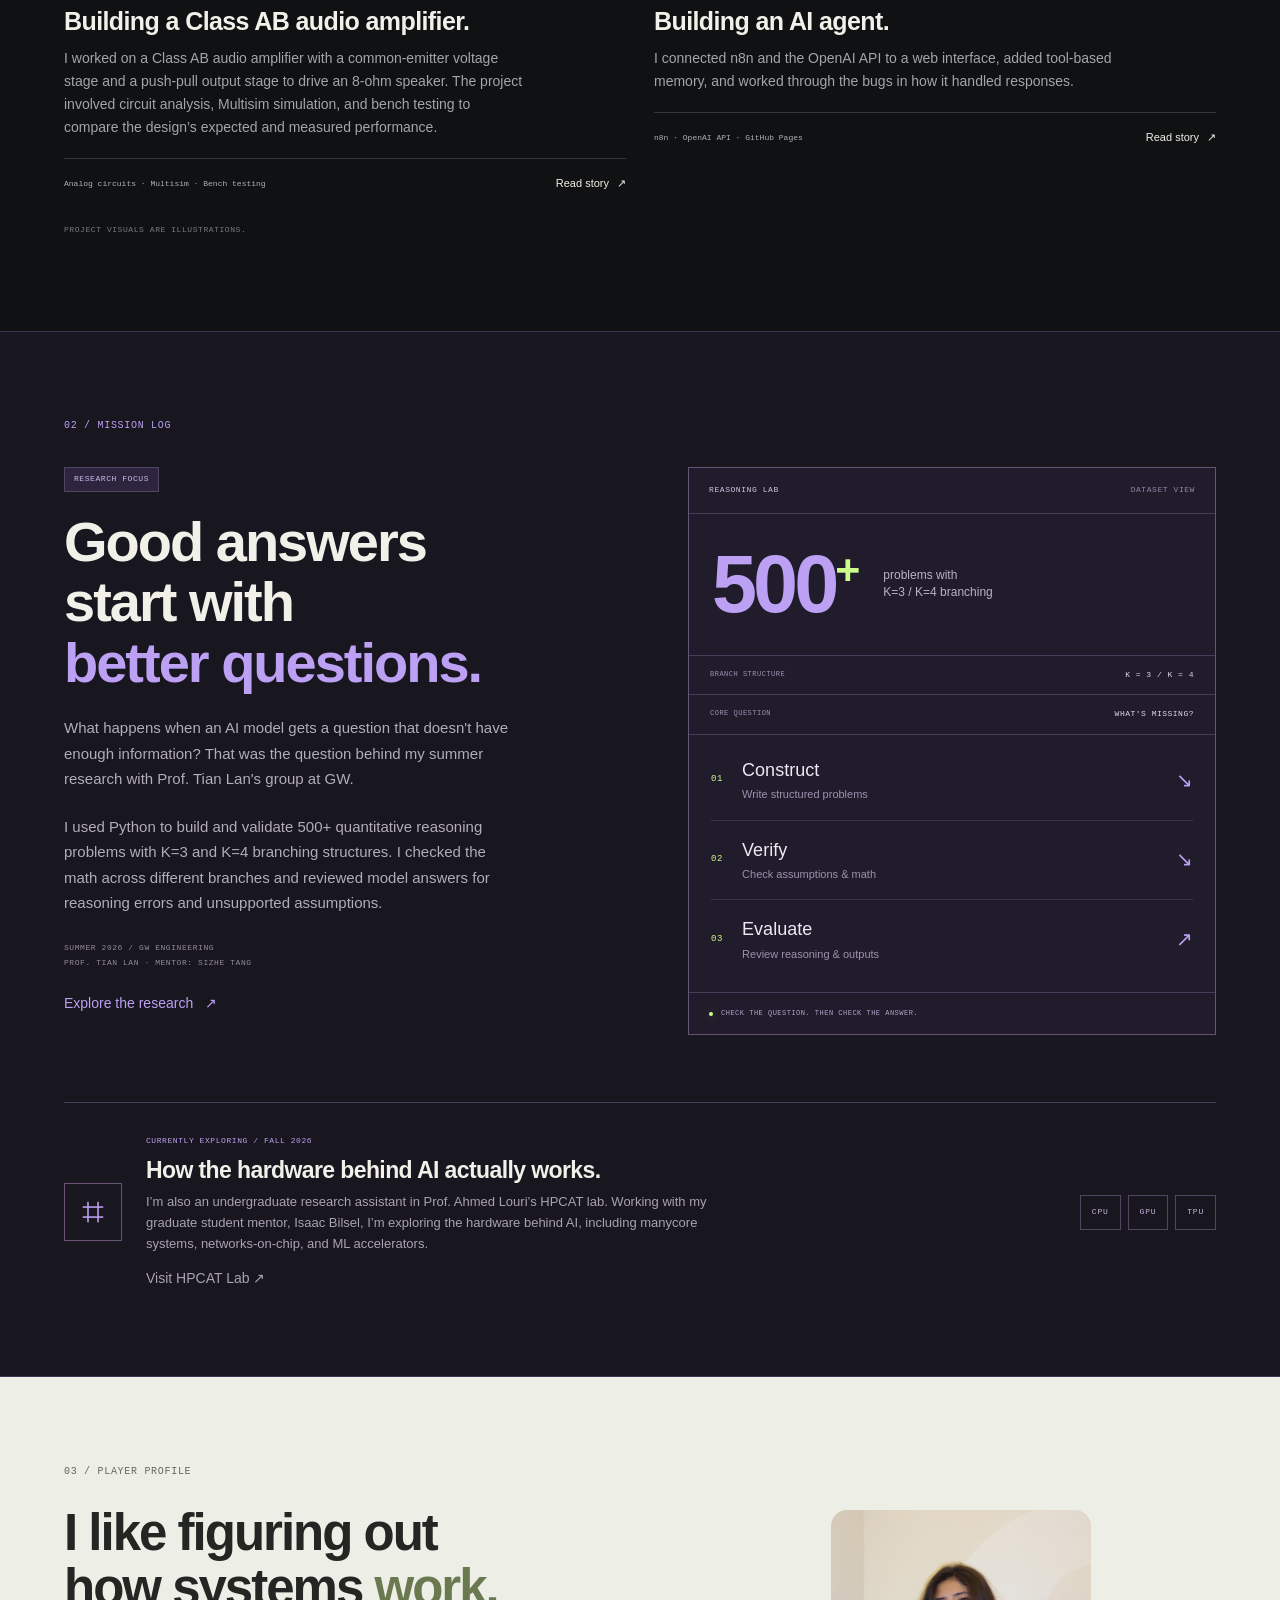
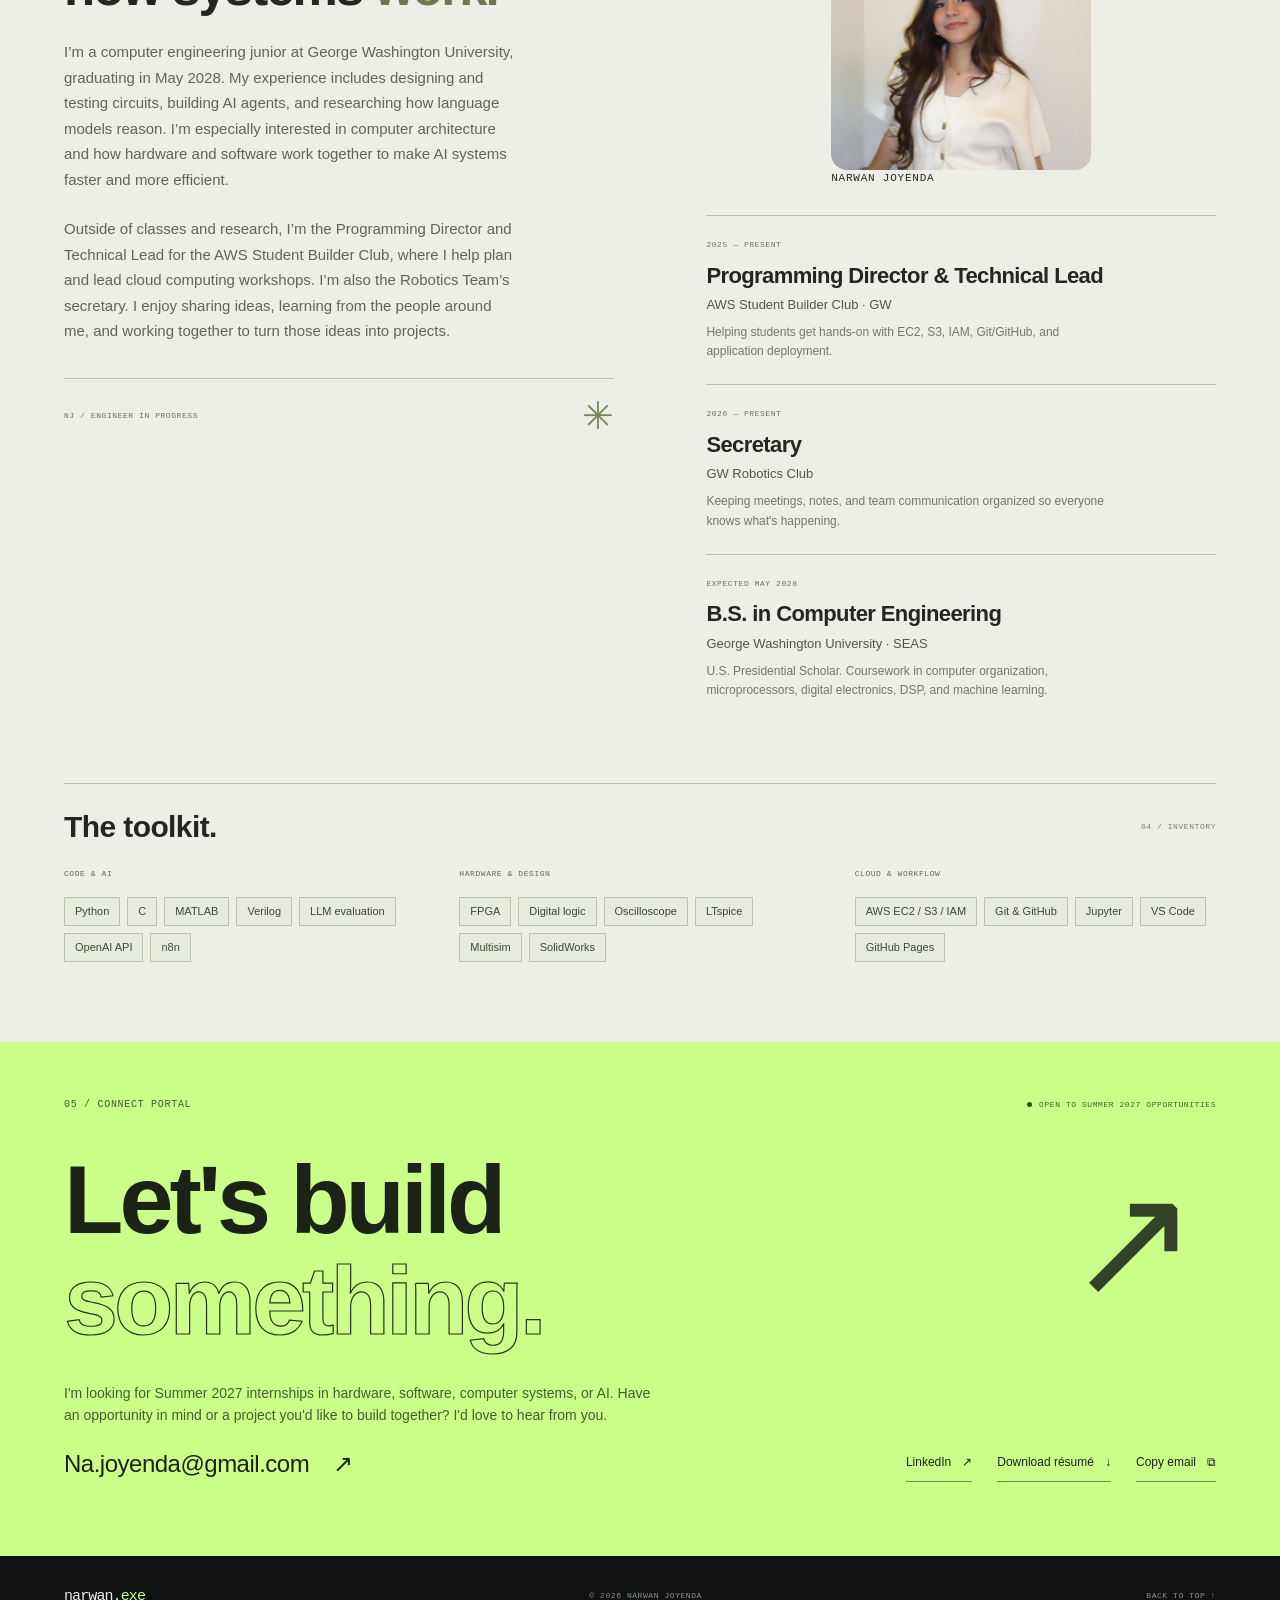
==== commit c611a961: "Update index.html" ====
--- a/index.html
+++ b/index.html
@@ -112,7 +112,7 @@
 
     <section class="about-section" id="about"><div class="section-wrap"><p class="eyebrow section-index">03 / PLAYER PROFILE</p><div class="about-layout"><div class="about-copy"><h2>I like figuring out<br>how systems <span>work.</span></h2><p>I’m a computer engineering junior at George Washington University, graduating in May 2028. My experience includes designing and testing circuits, building AI agents, and researching how language models reason. I’m especially interested in computer architecture and how hardware and software work together to make AI systems faster and more efficient.
     </p><p> Outside of classes and research, I’m the Programming Director and Technical Lead for the AWS Student Builder Club, where I help plan and lead cloud computing workshops. I’m also the Robotics Team’s secretary. I enjoy sharing ideas, learning from the people around me, and working together to turn those ideas into projects.</p><div class="profile-stamp"><span class="mono">NJ / ENGINEER IN PROGRESS</span><span aria-hidden="true">✳</span></div></div><div class="experience-list"><figure class="profile-photo">
-  <img src="portrait.jpeg.JPG" alt="Narwan Joyenda"
+  <img src="portrait.jpg" alt="Narwan Joyenda"
      width="1144" height="1536" loading="lazy">
   <figcaption class="mono">NARWAN JOYENDA</figcaption>
 </figure><div class="experience-entry"><span class="mono">2025 — PRESENT</span><h3>Programming Director &amp; Technical Lead</h3><p>AWS Student Builder Club · GW</p><p class="experience-detail">Helping students get hands-on with EC2, S3, IAM, Git/GitHub, and application deployment.</p></div><div class="experience-entry"><span class="mono">2026 — PRESENT</span><h3>Secretary</h3><p>GW Robotics Club</p><p class="experience-detail">Keeping meetings, notes, and team communication organized so everyone knows what's happening.</p></div><div class="experience-entry"><span class="mono">EXPECTED MAY 2028</span><h3>B.S. in Computer Engineering</h3><p>George Washington University · SEAS</p><p class="experience-detail">U.S. Presidential Scholar. Coursework in computer organization, microprocessors, digital electronics, DSP, and machine learning.</p></div></div></div>
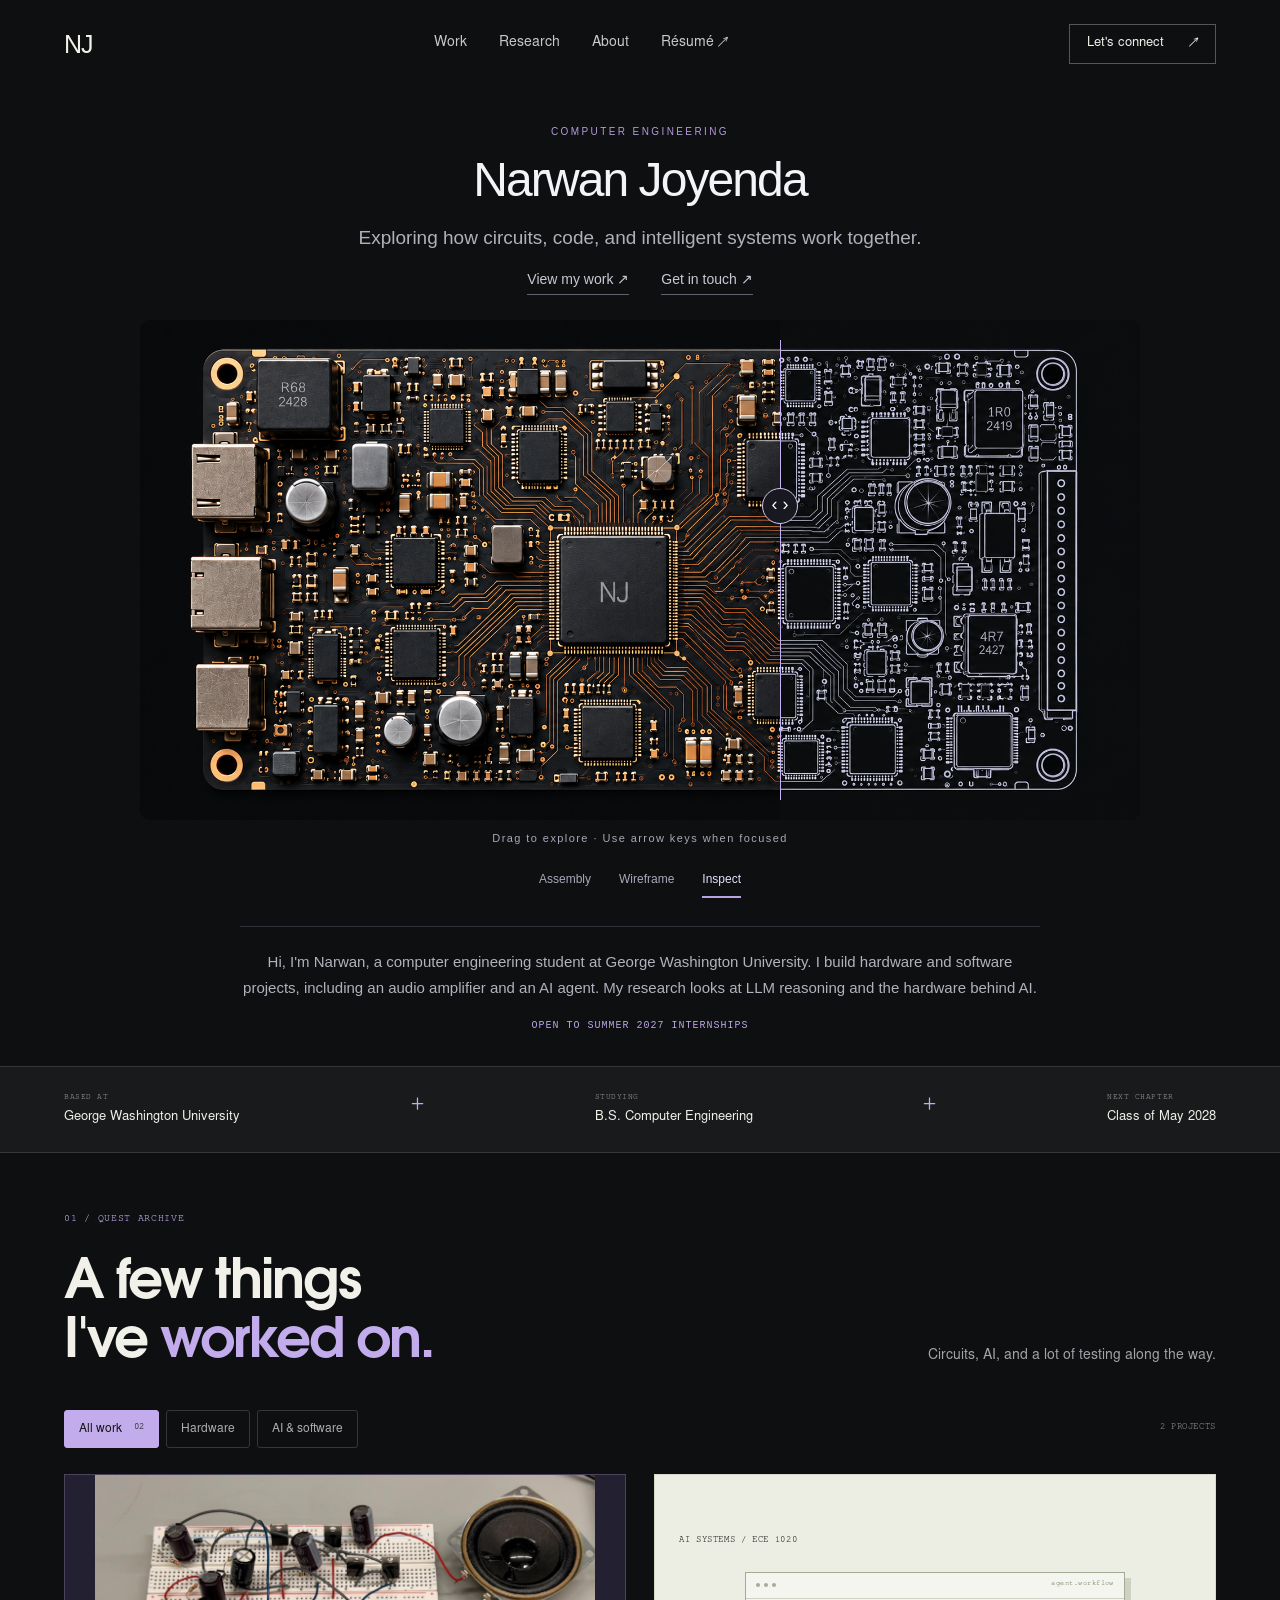
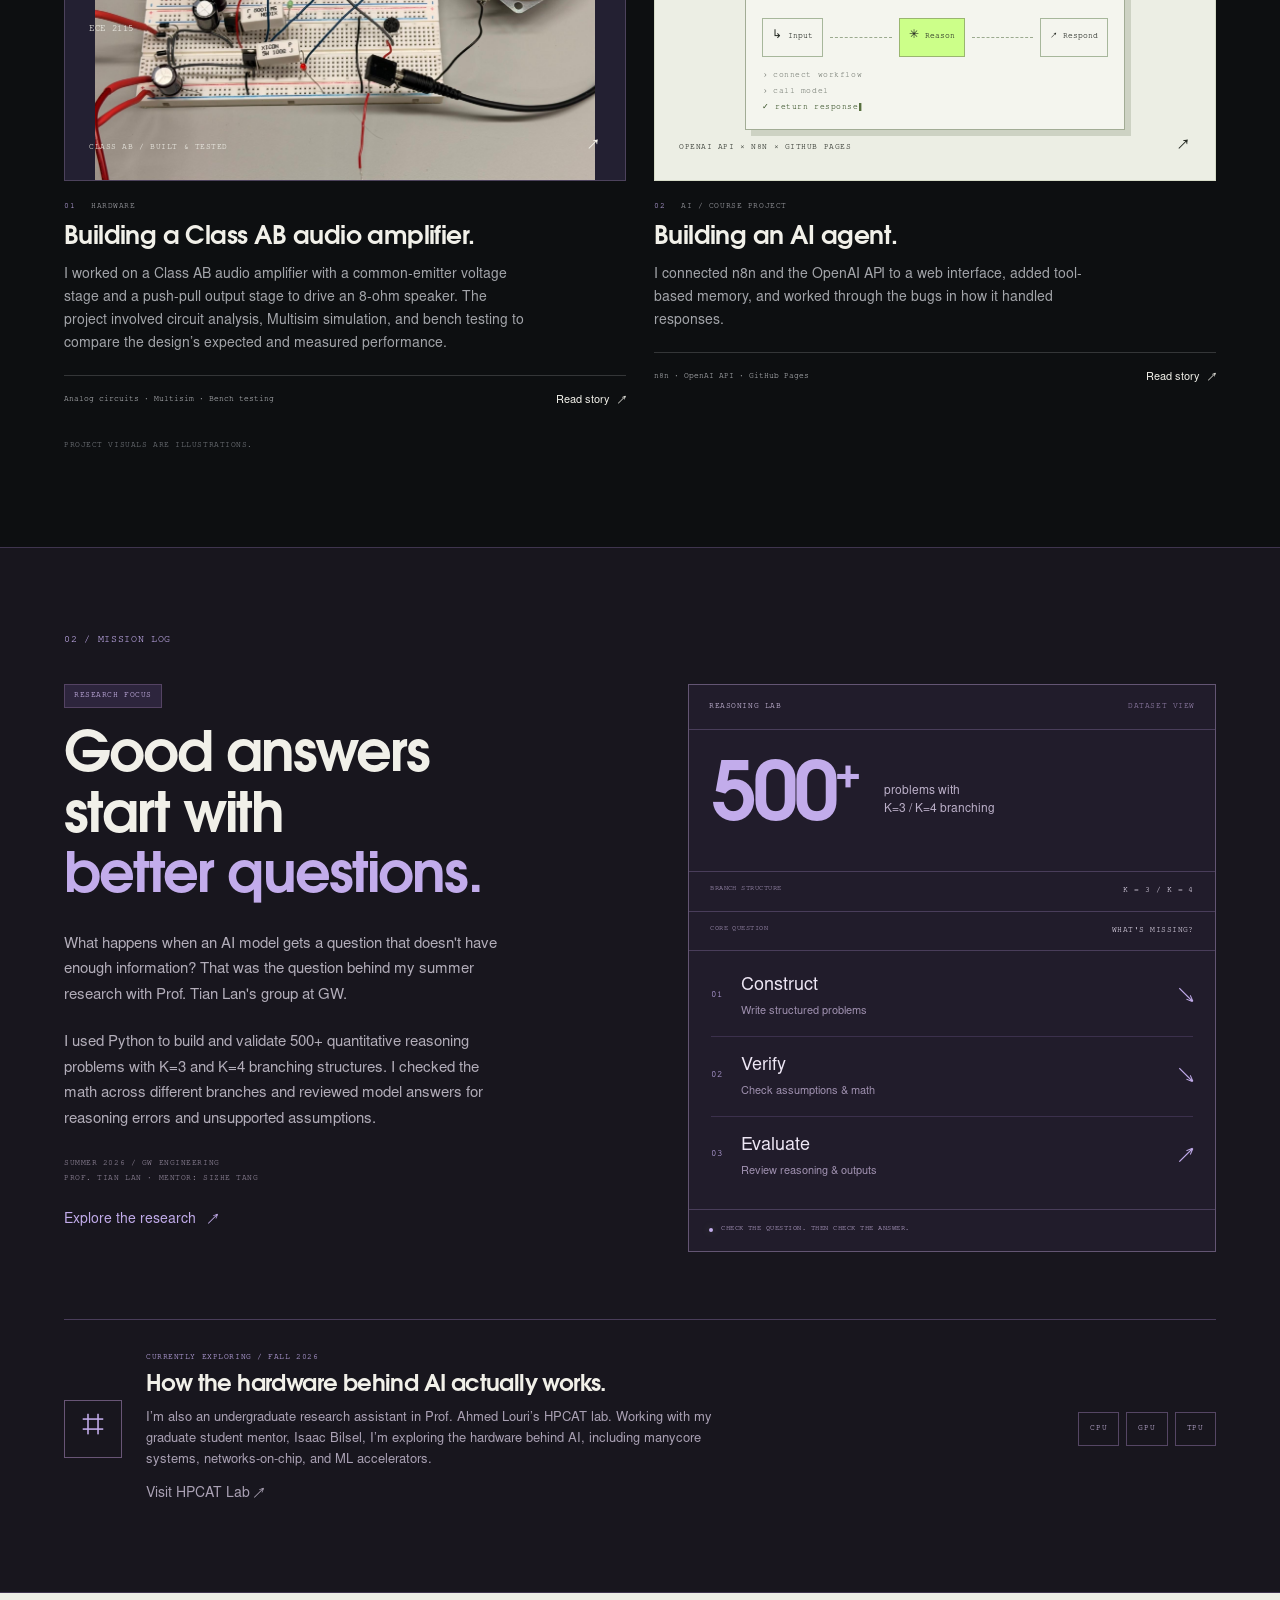
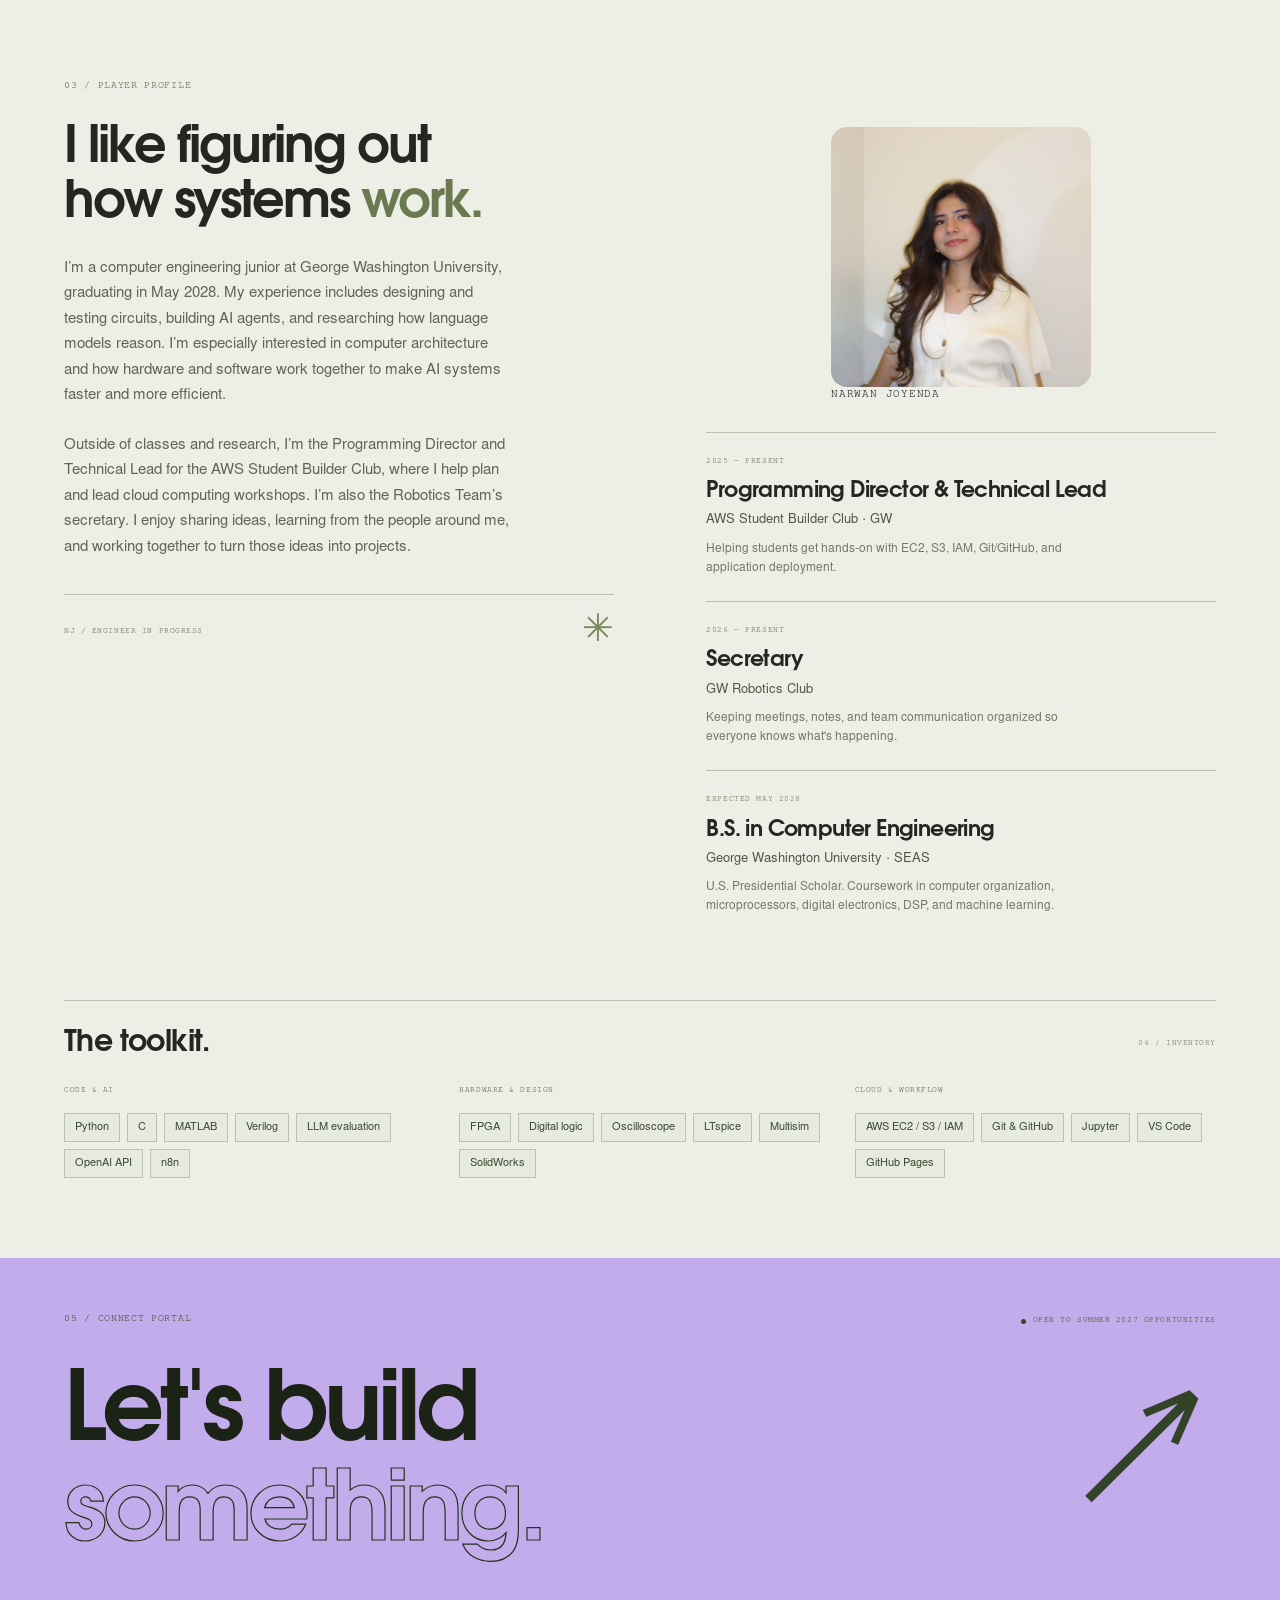
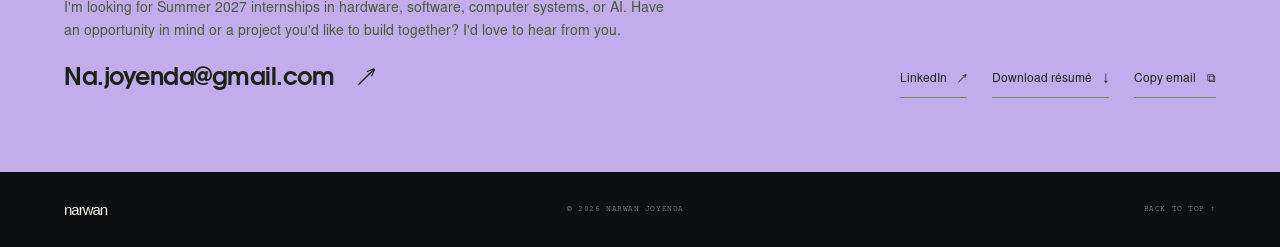
==== commit 85964132: "Add files via upload" ====
--- a/index.html
+++ b/index.html
@@ -8,46 +8,105 @@
   <meta property="og:type" content="website">
   <meta property="og:title" content="Narwan.exe — Engineering what's next">
   <meta property="og:description" content="The engineering portfolio of Narwan Joyenda. Hardware, AI research, and a curiosity for how things work.">
-  <meta property="og:url" content="https://melodious-fairy-0ca8a4.netlify.app/">
+  <meta property="og:url" content="https://narwannn.github.io/Narwan-s_Portfolio/">
   <meta name="twitter:card" content="summary">
-  <link rel="canonical" href="https://melodious-fairy-0ca8a4.netlify.app/">
-  <link rel="icon" type="image/svg+xml" href="assets/favicon.svg">
-  <link rel="preload" href="assets/gothic-demi.otf" as="font" type="font/otf" crossorigin>
-  <link rel="stylesheet" href="styles.css">
-  <script src="app.js" defer></script>
+  <link rel="canonical" href="https://narwannn.github.io/Narwan-s_Portfolio/">
+  <link rel="icon" type="image/svg+xml" href="[data-uri]">
+  <link rel="preload" href="[data-uri]" as="font" type="font/otf" crossorigin>
+  
+  
+  
+  
   <title>Narwan.exe — Narwan Joyenda | Computer Engineering</title>
-</head>
+<style>@font-face{font-family:Gothic;src:url('[data-uri]') format('opentype');font-weight:700;font-display:swap}@font-face{font-family:Nimbus;src:url('[data-uri]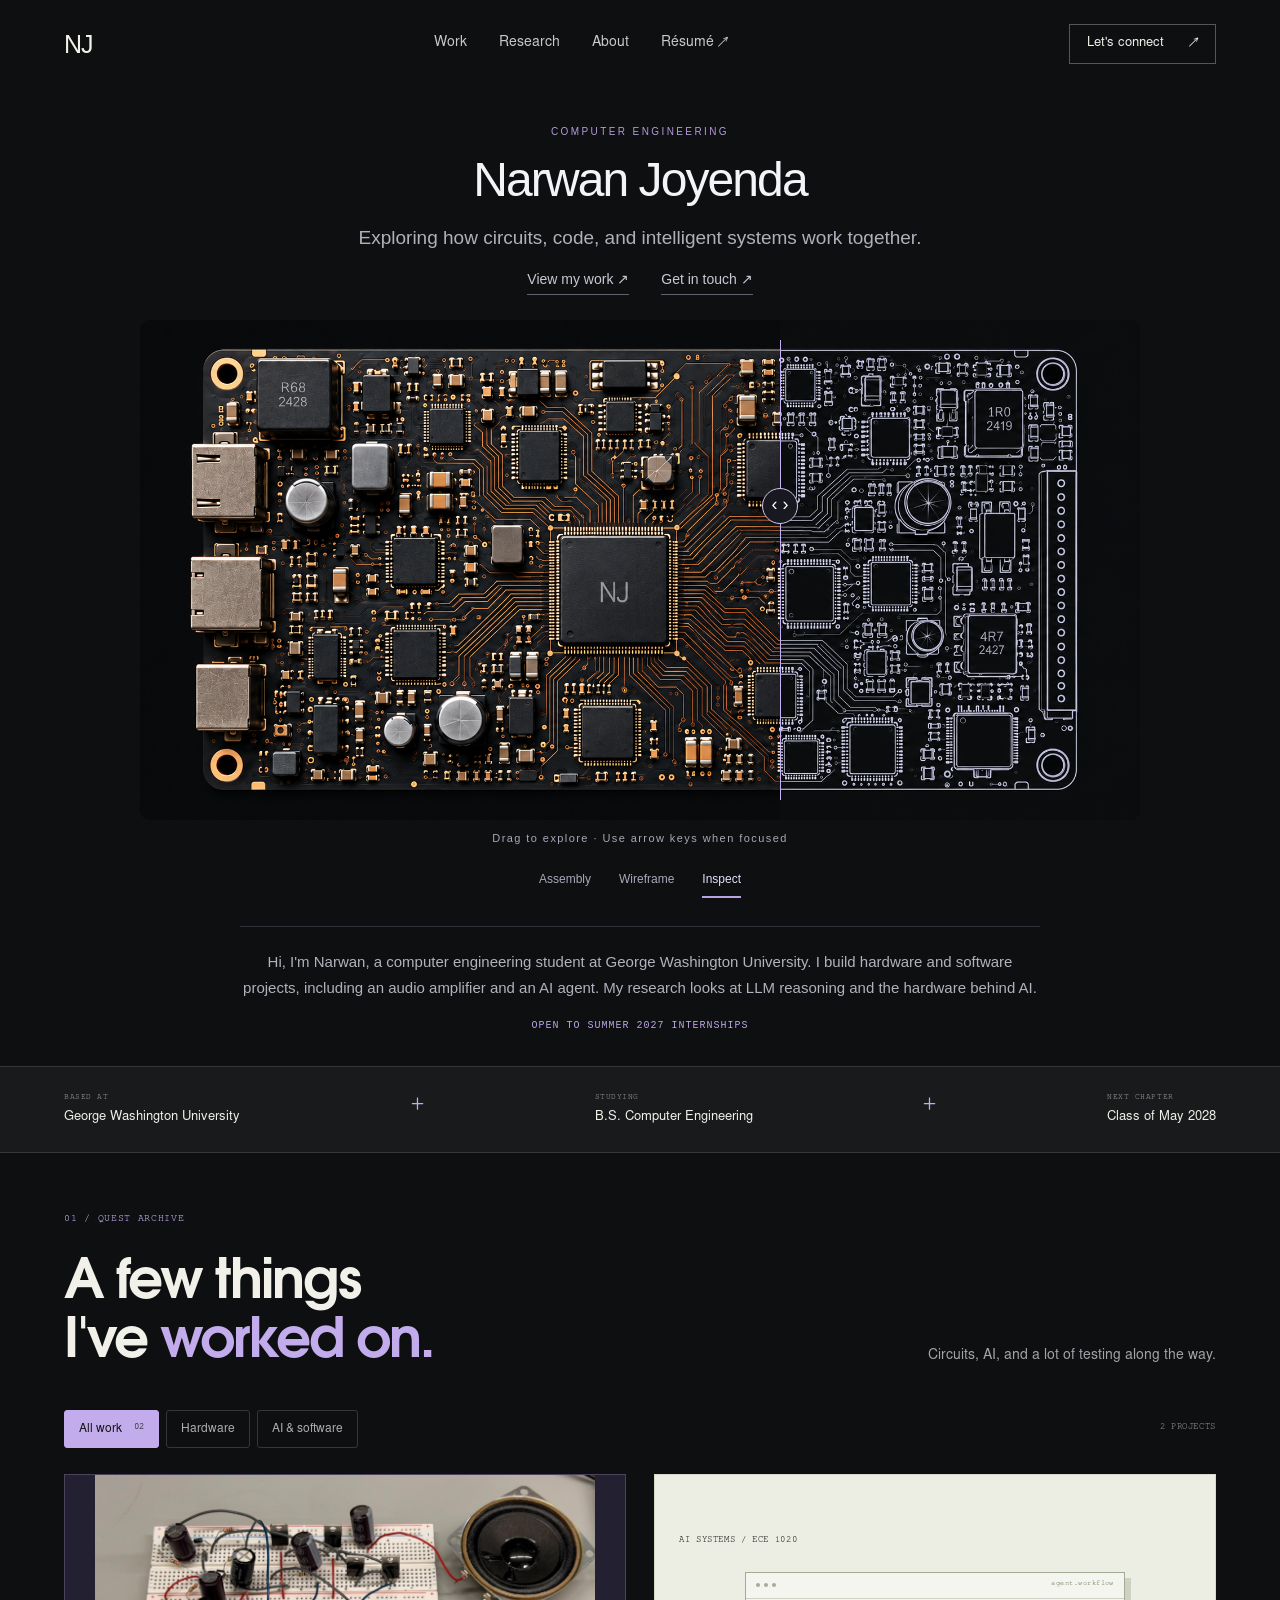
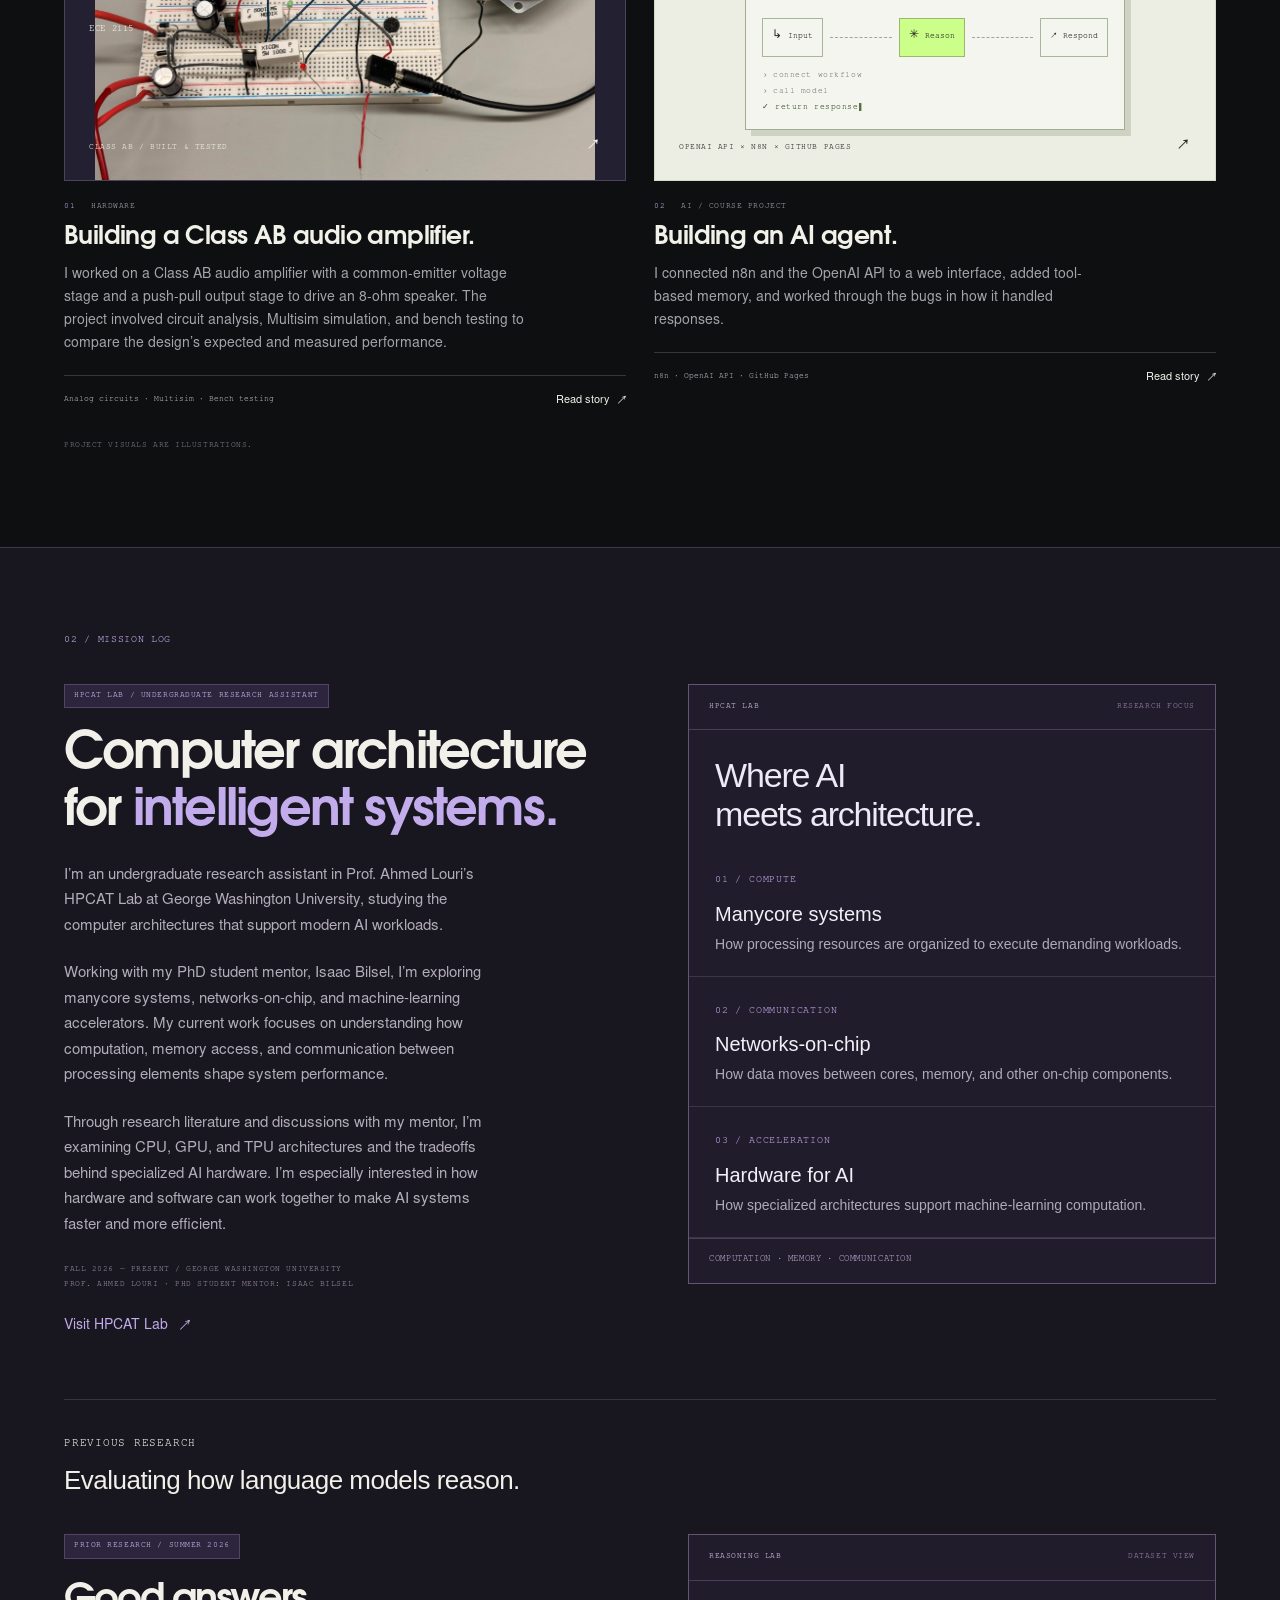
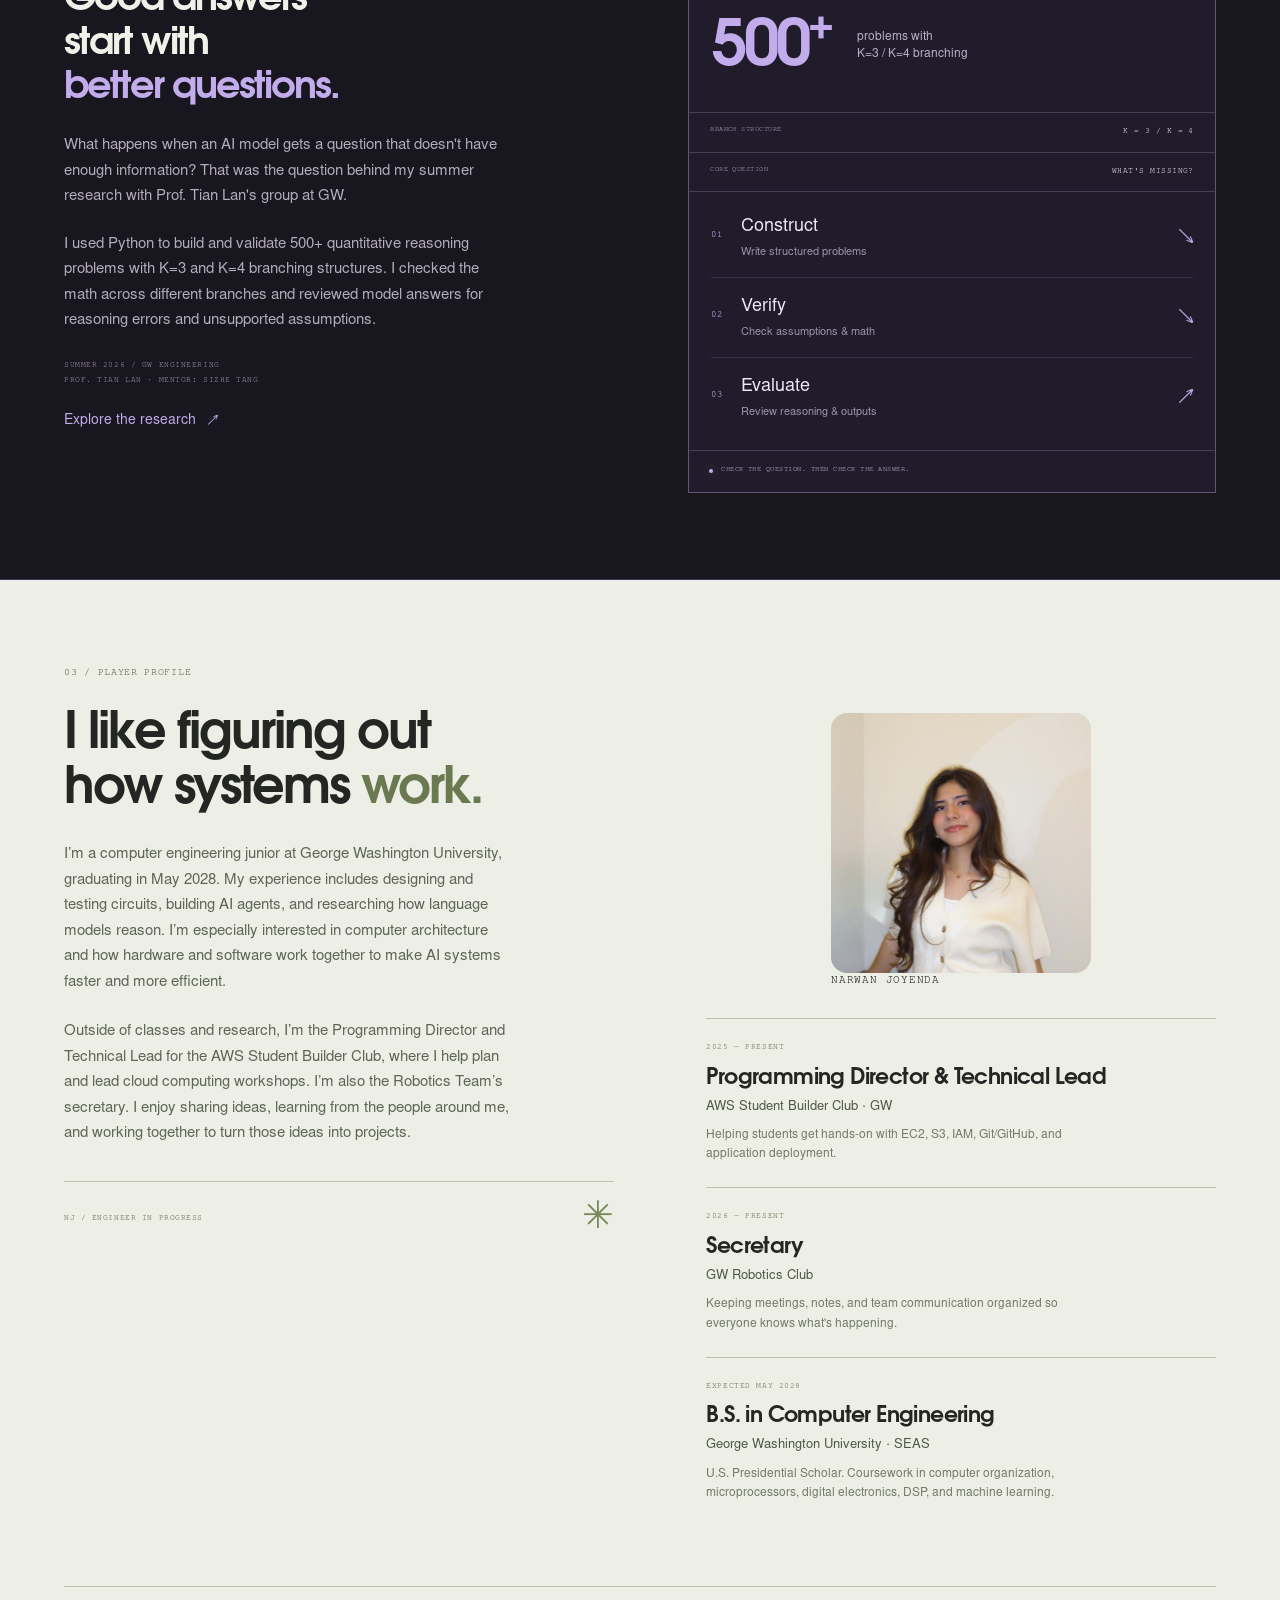
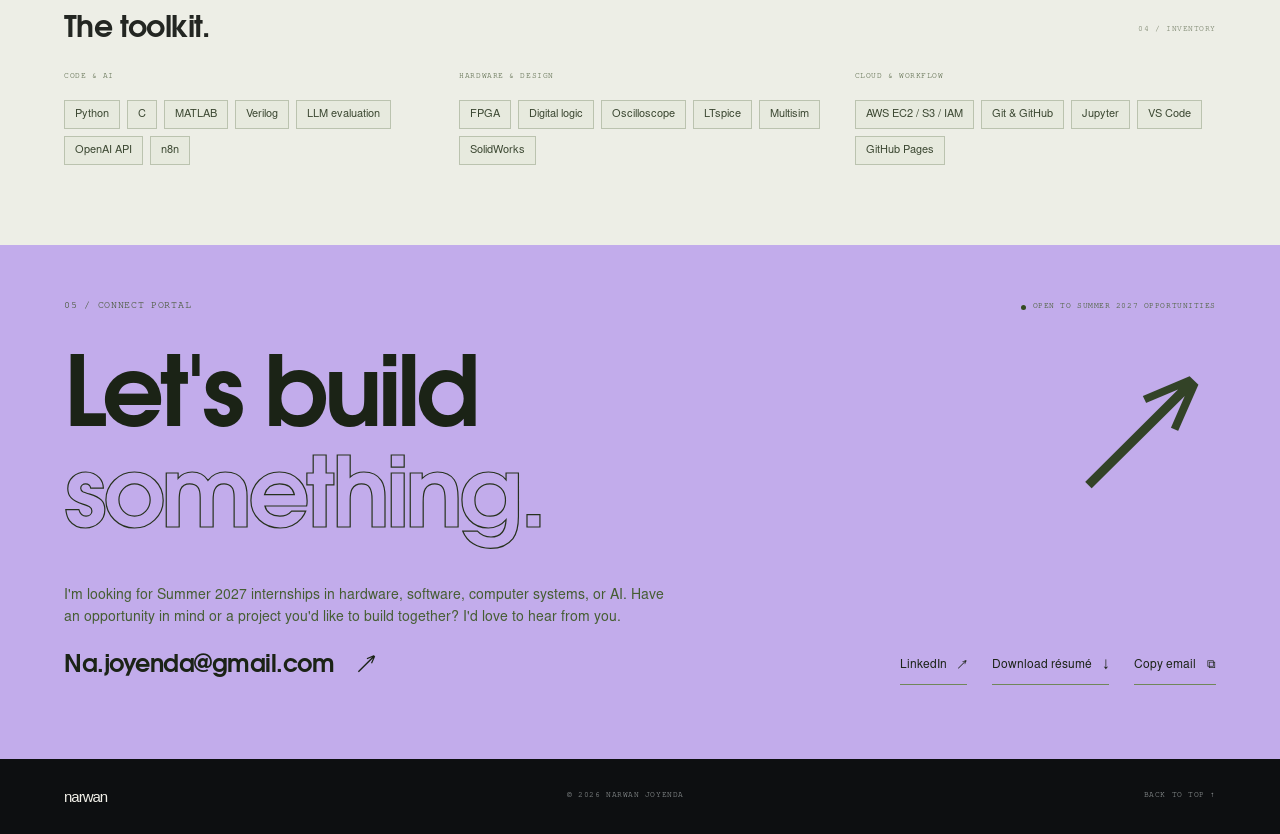
==== commit 21b985bd: "Add files via upload" ====
--- a/index.html
+++ b/index.html
@@ -83,6 +83,8 @@
 }
 
 :root{--lime:#c2aceb;--lilac:#c2aceb}body{background:#0d0f11}.site-header{background:#0d0f11f5;border-bottom:0;position:relative}.brand{font:25px Arial,sans-serif;letter-spacing:-1px}.brand-mark,.extension,.brand-cursor{display:none}.studio-home{text-align:center;padding:36px 24px 12px;max-width:1180px;margin:auto}.studio-kicker{font:10px/1.5 Arial,sans-serif;letter-spacing:.24em;color:#b29bdb;margin:0 0 12px}.studio-home h1{font:400 clamp(34px,4vw,48px)/1.2 Arial,sans-serif;letter-spacing:-.04em;margin:0 0 14px;color:#f4f3f7}.studio-caption{font:400 clamp(15px,1.7vw,19px)/1.6 Arial,sans-serif;color:#b0b0bd;margin:0 auto;max-width:700px}.studio-links{display:flex;gap:32px;justify-content:center;margin:18px 0 25px}.studio-links a{font:14px Arial,sans-serif;color:#cac8d5;border-bottom:1px solid #63616f;padding:0 0 7px;text-decoration:none}.studio-links a:hover{color:#fff;border-color:#c2aceb}.board-view{position:relative;max-width:1000px;margin:0 auto;overflow:hidden;border-radius:10px;--reveal:64%;line-height:0}.board-view img{display:block;width:100%;height:auto}.board-overlay{position:absolute;inset:0;clip-path:inset(0 0 0 var(--reveal));pointer-events:none}.board-overlay img{height:100%;object-fit:fill}.board-handle{position:absolute;top:4%;bottom:4%;left:var(--reveal);width:1px;background:#c6b2f3;pointer-events:none}.board-handle:after{content:'‹ ›';position:absolute;top:36%;left:0;transform:translate(-50%,-50%);width:34px;height:34px;line-height:31px;border:1px solid #d1c4ea;border-radius:50%;background:#171820;color:#fff;font:18px/31px Arial,sans-serif}.board-range{position:absolute;inset:0;width:100%;height:100%;margin:0;opacity:0;cursor:ew-resize;touch-action:pan-y}.board-view:focus-within{outline:2px solid #c2aceb;outline-offset:4px}.board-hint{font:11px Arial,sans-serif;letter-spacing:.13em;color:#a9a7b8;margin:12px 0 18px}.board-modes{display:flex;justify-content:center;gap:28px}.board-modes button{border:0;border-bottom:2px solid transparent;padding:10px 0;background:transparent;color:#aaa7bb;font:12px Arial,sans-serif;cursor:pointer}.board-modes button[aria-pressed=true]{color:#e6ddf8;border-color:#b9a2e0}.studio-details{max-width:800px;margin:28px auto 20px;border-top:1px solid #303039;padding-top:22px}.studio-details p:first-child{font:15px/1.75 Arial,sans-serif;color:#b3b1bd;margin:0}.studio-availability{font:10px/1.7 monospace;letter-spacing:.1em;color:#bba4e4;margin:16px 0 0}.studio-home button:focus-visible,.studio-home a:focus-visible{outline:2px solid #c2aceb;outline-offset:5px}.work-section{padding-top:60px}.project-card[hidden]{display:none!important}.board-view[data-mode=assembly] .board-overlay,.board-view[data-mode=assembly] .board-handle,.board-view[data-mode=assembly] .board-range{display:none}.board-view[data-mode=routing] .board-overlay{clip-path:none}.board-view[data-mode=routing] .board-handle,.board-view[data-mode=routing] .board-range{display:none}@media(max-width:620px){.studio-home{padding:28px 16px 12px}.studio-links{gap:24px}.studio-caption{max-width:330px}.board-view{margin:0 -8px}.studio-details{margin-top:22px}.studio-details p:first-child{font-size:14px}.board-hint{font-size:10px}.board-modes{gap:24px}}@media(prefers-reduced-motion:reduce){html{scroll-behavior:auto}}
+
+.hpcat-primary{align-items:start}.hpcat-primary .research-copy h2{font-size:clamp(34px,4vw,58px);line-height:1.1;letter-spacing:-.035em}.hpcat-panel h3{font:400 34px/1.15 Arial,sans-serif;letter-spacing:-.035em;padding:26px 26px 12px;margin:0;color:#ede9f5}.hpcat-focus{padding:20px 26px;border-bottom:1px solid #393741}.hpcat-focus>span{font-size:10px;color:#b9a1df;letter-spacing:.08em}.hpcat-focus h4{font:400 20px Arial,sans-serif;margin:10px 0 7px;color:#f2eff7}.hpcat-focus p{font:14px/1.65 Arial,sans-serif;color:#aeabb8;margin:0}.hpcat-panel .panel-bottom{font-size:9px;line-height:1.6}.prior-research-heading{border-top:1px solid #38353f;margin-top:60px;padding-top:36px}.prior-research-heading h3{font:400 26px Arial,sans-serif;letter-spacing:-.02em;margin:12px 0 30px}.llm-secondary .research-copy h2{font-size:clamp(28px,3vw,40px);line-height:1.15}.llm-secondary .dataset-stat strong{font-size:64px}.llm-secondary .research-panel{box-shadow:none}@media(max-width:700px){.hpcat-panel h3{font-size:28px}.hpcat-primary .research-copy h2{font-size:36px}.hpcat-focus{padding:18px}.prior-research-heading{margin-top:40px}}
 </style></head>
 <body>
   <a class="skip-link" href="#main">Skip to content</a>
@@ -157,17 +159,25 @@
     </section>
 
     <section class="research-section" id="research"><div class="section-wrap">
-      <p class="eyebrow section-index">02 / MISSION LOG</p>
-      <div class="research-layout"><div class="research-copy"><span class="research-tag mono">RESEARCH FOCUS</span><h2>Good answers<br>start with<br><span>better questions.</span></h2><p>What happens when an AI model gets a question that doesn't have enough information? That was the question behind my summer research with Prof. Tian Lan's group at GW.</p><p>I used Python to build and validate 500+ quantitative reasoning problems with K=3 and K=4 branching structures. I checked the math across different branches and reviewed model answers for reasoning errors and unsupported assumptions.</p><div class="research-people mono">SUMMER 2026 / GW ENGINEERING<br>PROF. TIAN LAN · MENTOR: SIZHE TANG</div><button class="text-link" data-project="reasoning">Explore the research <span aria-hidden="true">↗</span></button></div><div class="research-panel"><div class="panel-top mono">REASONING LAB <span>DATASET VIEW</span></div><div class="dataset-stat"><strong>500<span>+</span></strong><span>problems with<br>K=3 / K=4 branching</span></div><div class="dataset-row mono"><span>BRANCH STRUCTURE</span><strong>K = 3 / K = 4</strong></div><div class="dataset-row mono"><span>CORE QUESTION</span><strong>WHAT'S MISSING?</strong></div><div class="validation-process"><div><span class="process-num mono">01</span><p>Construct<span>Write structured problems</span></p><span aria-hidden="true">↘</span></div><div><span class="process-num mono">02</span><p>Verify<span>Check assumptions &amp; math</span></p><span aria-hidden="true">↘</span></div><div><span class="process-num mono">03</span><p>Evaluate<span>Review reasoning &amp; outputs</span></p><span aria-hidden="true">↗</span></div></div><div class="panel-bottom mono"><span class="status-dot"></span>CHECK THE QUESTION. THEN CHECK THE ANSWER.</div></div></div>
-      <div class="architecture-note"><span class="architecture-icon" aria-hidden="true">⌗</span><div><p class="mono">CURRENTLY EXPLORING / FALL 2026</p><h3>How the hardware behind AI actually works.</h3><p>I’m also an undergraduate research assistant in Prof. Ahmed Louri’s HPCAT lab. Working with my graduate student mentor, Isaac Bilsel, I’m exploring the hardware behind AI, including manycore systems, networks-on-chip, and ML accelerators.<br>
-<a class="text-link"
-   href="https://hpcat.seas.gwu.edu/"
-   target="_blank"
-   rel="noopener noreferrer"
-   style="margin-top: 12px;">
-  Visit HPCAT Lab ↗
-</a></p></div><div class="architecture-chips mono"><span>CPU</span><span>GPU</span><span>TPU</span></div></div>
-    </div></section>
+<p class="eyebrow section-index">02 / MISSION LOG</p>
+<div class="research-layout hpcat-primary"><div class="research-copy">
+<span class="research-tag mono">HPCAT LAB / UNDERGRADUATE RESEARCH ASSISTANT</span>
+<h2>Computer architecture<br>for <span>intelligent systems.</span></h2>
+<p>I’m an undergraduate research assistant in Prof. Ahmed Louri’s HPCAT Lab at George Washington University, studying the computer architectures that support modern AI workloads.</p>
+<p>Working with my PhD student mentor, Isaac Bilsel, I’m exploring manycore systems, networks-on-chip, and machine-learning accelerators. My current work focuses on understanding how computation, memory access, and communication between processing elements shape system performance.</p>
+<p>Through research literature and discussions with my mentor, I’m examining CPU, GPU, and TPU architectures and the tradeoffs behind specialized AI hardware. I’m especially interested in how hardware and software can work together to make AI systems faster and more efficient.</p>
+<div class="research-people mono">FALL 2026 — PRESENT / GEORGE WASHINGTON UNIVERSITY<br>PROF. AHMED LOURI · PHD STUDENT MENTOR: ISAAC BILSEL</div>
+<a class="text-link" href="https://hpcat.seas.gwu.edu/" target="_blank" rel="noopener noreferrer">Visit HPCAT Lab <span aria-hidden="true">↗</span></a>
+</div><div class="research-panel hpcat-panel"><div class="panel-top mono">HPCAT LAB <span>RESEARCH FOCUS</span></div>
+<h3>Where AI<br>meets architecture.</h3>
+<div class="hpcat-focus"><span class="mono">01 / COMPUTE</span><h4>Manycore systems</h4><p>How processing resources are organized to execute demanding workloads.</p></div>
+<div class="hpcat-focus"><span class="mono">02 / COMMUNICATION</span><h4>Networks-on-chip</h4><p>How data moves between cores, memory, and other on-chip components.</p></div>
+<div class="hpcat-focus"><span class="mono">03 / ACCELERATION</span><h4>Hardware for AI</h4><p>How specialized architectures support machine-learning computation.</p></div>
+<div class="panel-bottom mono">COMPUTATION · MEMORY · COMMUNICATION</div>
+</div></div>
+<div class="prior-research-heading"><p class="eyebrow">PREVIOUS RESEARCH</p><h3>Evaluating how language models reason.</h3></div>
+<div class="research-layout llm-secondary"><div class="research-copy"><span class="research-tag mono">PRIOR RESEARCH / SUMMER 2026</span><h2>Good answers<br>start with<br><span>better questions.</span></h2><p>What happens when an AI model gets a question that doesn't have enough information? That was the question behind my summer research with Prof. Tian Lan's group at GW.</p><p>I used Python to build and validate 500+ quantitative reasoning problems with K=3 and K=4 branching structures. I checked the math across different branches and reviewed model answers for reasoning errors and unsupported assumptions.</p><div class="research-people mono">SUMMER 2026 / GW ENGINEERING<br>PROF. TIAN LAN · MENTOR: SIZHE TANG</div><button class="text-link" data-project="reasoning">Explore the research <span aria-hidden="true">↗</span></button></div><div class="research-panel"><div class="panel-top mono">REASONING LAB <span>DATASET VIEW</span></div><div class="dataset-stat"><strong>500<span>+</span></strong><span>problems with<br>K=3 / K=4 branching</span></div><div class="dataset-row mono"><span>BRANCH STRUCTURE</span><strong>K = 3 / K = 4</strong></div><div class="dataset-row mono"><span>CORE QUESTION</span><strong>WHAT'S MISSING?</strong></div><div class="validation-process"><div><span class="process-num mono">01</span><p>Construct<span>Write structured problems</span></p><span aria-hidden="true">↘</span></div><div><span class="process-num mono">02</span><p>Verify<span>Check assumptions &amp; math</span></p><span aria-hidden="true">↘</span></div><div><span class="process-num mono">03</span><p>Evaluate<span>Review reasoning &amp; outputs</span></p><span aria-hidden="true">↗</span></div></div><div class="panel-bottom mono"><span class="status-dot"></span>CHECK THE QUESTION. THEN CHECK THE ANSWER.</div></div></div>
+</div></section>
 
     <section class="about-section" id="about"><div class="section-wrap"><p class="eyebrow section-index">03 / PLAYER PROFILE</p><div class="about-layout"><div class="about-copy"><h2>I like figuring out<br>how systems <span>work.</span></h2><p>I’m a computer engineering junior at George Washington University, graduating in May 2028. My experience includes designing and testing circuits, building AI agents, and researching how language models reason. I’m especially interested in computer architecture and how hardware and software work together to make AI systems faster and more efficient.
     </p><p> Outside of classes and research, I’m the Programming Director and Technical Lead for the AWS Student Builder Club, where I help plan and lead cloud computing workshops. I’m also the Robotics Team’s secretary. I enjoy sharing ideas, learning from the people around me, and working together to turn those ideas into projects.</p><div class="profile-stamp"><span class="mono">NJ / ENGINEER IN PROGRESS</span><span aria-hidden="true">✳</span></div></div><div class="experience-list"><figure class="profile-photo">
